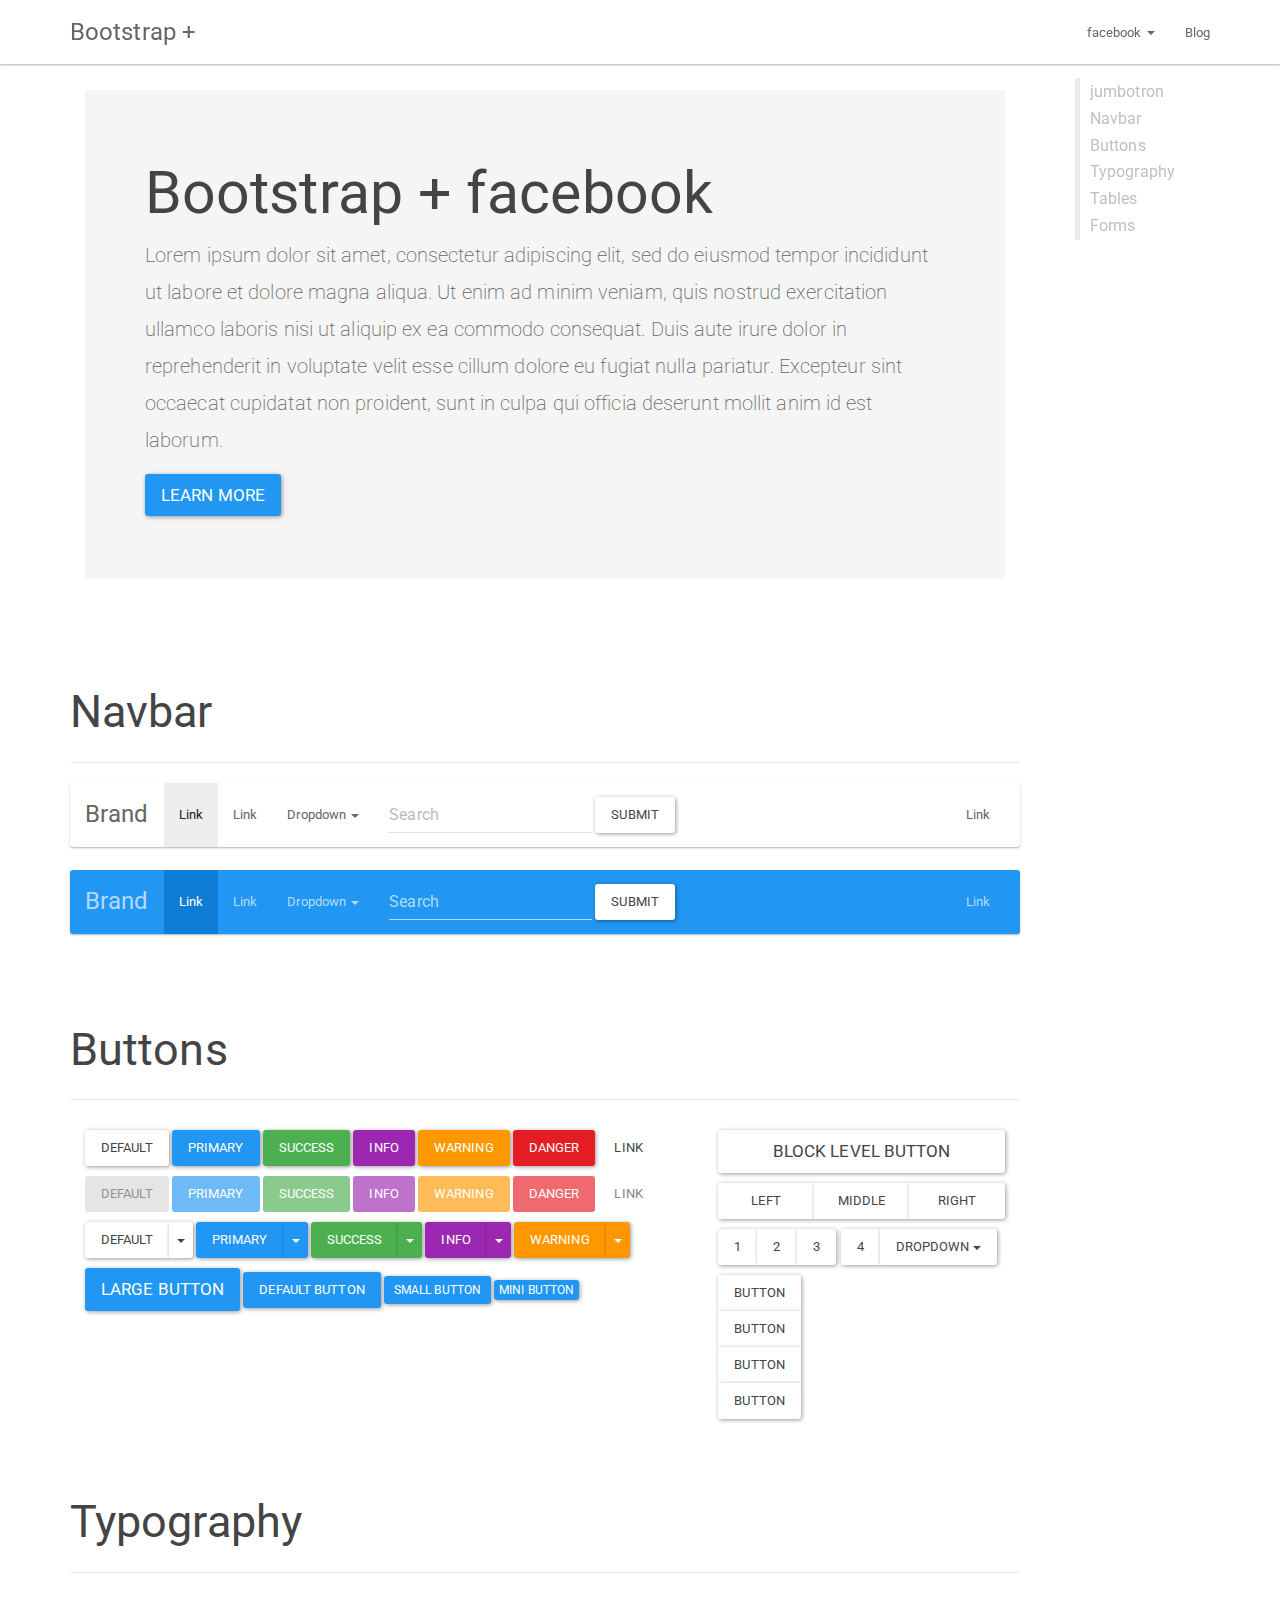
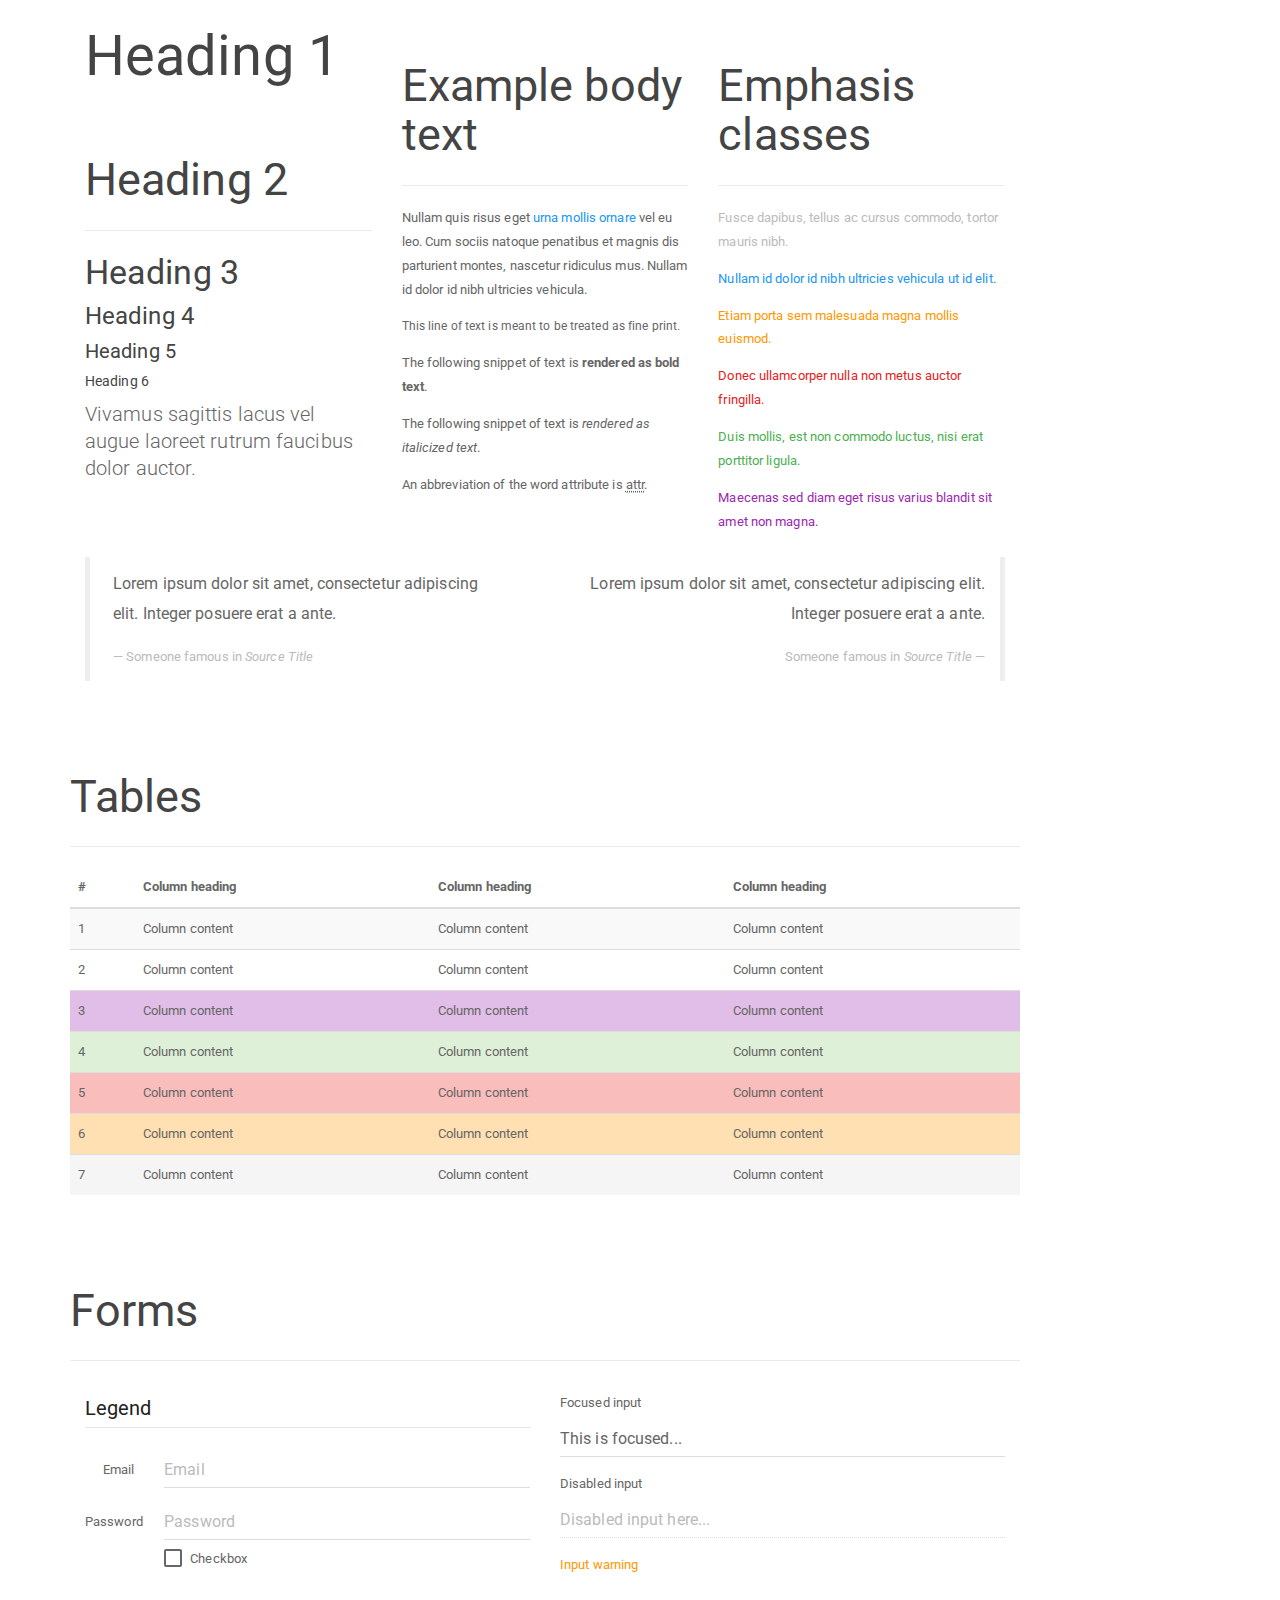
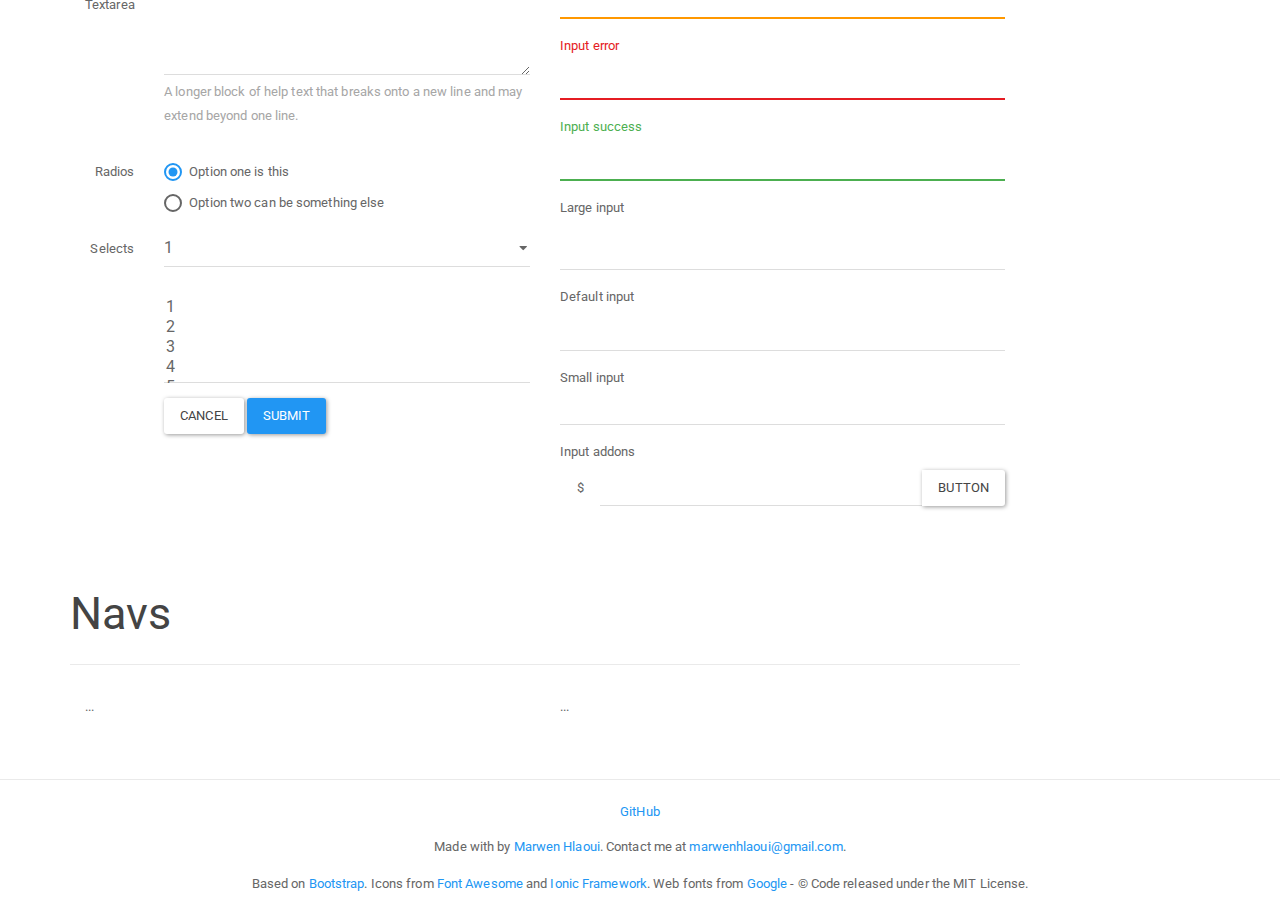
==== facebook/index.html @ fcd2aacc "first commit" ====
<!DOCTYPE html>
<html lang="en">
  <head>
    <meta charset="utf-8">
    <title>Bootstrap + : facebook</title>
    <meta name="viewport" content="width=device-width, initial-scale=1">
    <meta http-equiv="X-UA-Compatible" content="IE=edge" />
    <link rel="stylesheet" type="text/css" href="http://code.ionicframework.com/ionicons/2.0.1/css/ionicons.min.css"> 
    <link rel="stylesheet" href="facebook.css"> 
    <link rel="stylesheet" href="../assets/app.css"> 
  </head>
  <body>
    <div class="navbar navbar-default navbar-fixed-top">
      <div class="container">
        <div class="navbar-header">
          <a href="" class="navbar-brand">Bootstrap + </a>
          <button class="navbar-toggle" type="button" data-toggle="collapse" data-target="#navbar-main">
            <span class="icon-bar"></span>
            <span class="icon-bar"></span>
            <span class="icon-bar"></span>
          </button>
        </div>
        <div class="navbar-collapse collapse" id="navbar-main">
          <ul class="nav navbar-nav"> 
          </ul>

          <ul class="nav navbar-nav navbar-right">
            <li class="dropdown">
              <a class="dropdown-toggle" data-toggle="dropdown" href="#" id="download">facebook <span class="caret"></span></a>
              <ul class="dropdown-menu" aria-labelledby="download">  
                <li><a href="bootstrap.min.css">bootstrap.min.css</a></li>
                <li><a href="bootstrap.css">bootstrap.css</a></li>
                <li class="divider"></li>
                <li><a href="">Include</a></li> 
              </ul>
            </li>
            <li> <a href="blog.marwenhlaoui.me">Blog</a> </li>

          </ul>

        </div>
      </div>
    </div>


    <div class="container" id="container-data">

        <div class="col-md-10">
        
          <div class="content-data">
            
          <section class="row showcode" id="jumbotron">
            <span class="code ion ion-code-working"></span>
            <div class="code-data">
              <div class="jumbotron">
                <h1>Bootstrap + facebook</h1>
                <p>Lorem ipsum dolor sit amet, consectetur adipiscing elit, sed do eiusmod tempor incididunt ut labore et dolore magna aliqua. Ut enim ad minim veniam, quis nostrud exercitation ullamco laboris nisi ut aliquip ex ea commodo consequat. Duis aute irure dolor in reprehenderit in voluptate velit esse cillum dolore eu fugiat nulla pariatur. Excepteur sint occaecat cupidatat non proident, sunt in culpa qui officia deserunt mollit anim id est laborum.</p>
                <p><a class="btn btn-primary btn-lg">Learn more</a></p>
              </div>
            </div>
          </section>
            
          <section class="row" id="navbar">
          <h2>Navbar</h2>
            <div class="showcode">
              <span class="code ion ion-code-working"></span>
                <div class="code-data">
                  <nav class="navbar navbar-default">
                    <div class="container-fluid">
                      <div class="navbar-header">
                        <button type="button" class="navbar-toggle collapsed" data-toggle="collapse" data-target="#bs-example-navbar-collapse-1">
                          <span class="sr-only">Toggle navigation</span>
                          <span class="icon-bar"></span>
                          <span class="icon-bar"></span>
                          <span class="icon-bar"></span>
                        </button>
                        <a class="navbar-brand" href="#">Brand</a>
                      </div>

                      <div class="collapse navbar-collapse" id="bs-example-navbar-collapse-1">
                        <ul class="nav navbar-nav">
                          <li class="active"><a href="#">Link <span class="sr-only">(current)</span></a></li>
                          <li><a href="#">Link</a></li>
                          <li class="dropdown">
                            <a href="#" class="dropdown-toggle" data-toggle="dropdown" role="button" aria-expanded="false">Dropdown <span class="caret"></span></a>
                            <ul class="dropdown-menu" role="menu">
                              <li><a href="#">Action</a></li>
                              <li><a href="#">Another action</a></li>
                              <li><a href="#">Something else here</a></li>
                              <li class="divider"></li>
                              <li><a href="#">Separated link</a></li>
                              <li class="divider"></li>
                              <li><a href="#">One more separated link</a></li>
                            </ul>
                          </li>
                        </ul>
                        <form class="navbar-form navbar-left" role="search">
                          <div class="form-group">
                            <input type="text" class="form-control" placeholder="Search">
                          </div>
                          <button type="submit" class="btn btn-default">Submit</button>
                        </form>
                        <ul class="nav navbar-nav navbar-right">
                          <li><a href="#">Link</a></li>
                        </ul>
                      </div>
                    </div>
                  </nav>
                </div>
            </div>

            <div class="showcode">
              <span class="code ion ion-code-working"></span>
                <div class="code-data">
                <nav class="navbar navbar-inverse">
                <div class="container-fluid">
                  <div class="navbar-header">
                    <button type="button" class="navbar-toggle collapsed" data-toggle="collapse" data-target="#bs-example-navbar-collapse-2">
                      <span class="sr-only">Toggle navigation</span>
                      <span class="icon-bar"></span>
                      <span class="icon-bar"></span>
                      <span class="icon-bar"></span>
                    </button>
                    <a class="navbar-brand" href="#">Brand</a>
                  </div>

                  <div class="collapse navbar-collapse" id="bs-example-navbar-collapse-2">
                    <ul class="nav navbar-nav">
                      <li class="active"><a href="#">Link <span class="sr-only">(current)</span></a></li>
                      <li><a href="#">Link</a></li>
                      <li class="dropdown">
                        <a href="#" class="dropdown-toggle" data-toggle="dropdown" role="button" aria-expanded="false">Dropdown <span class="caret"></span></a>
                        <ul class="dropdown-menu" role="menu">
                          <li><a href="#">Action</a></li>
                          <li><a href="#">Another action</a></li>
                          <li><a href="#">Something else here</a></li>
                          <li class="divider"></li>
                          <li><a href="#">Separated link</a></li>
                          <li class="divider"></li>
                          <li><a href="#">One more separated link</a></li>
                        </ul>
                      </li>
                    </ul>
                    <form class="navbar-form navbar-left" role="search">
                      <div class="form-group">
                        <input type="text" class="form-control" placeholder="Search">
                      </div>
                      <button type="submit" class="btn btn-default">Submit</button>
                    </form>
                    <ul class="nav navbar-nav navbar-right">
                      <li><a href="#">Link</a></li>
                    </ul>
                  </div>
                </div>
              </nav>
              </div>
            </div>

          </section>  
            
          <section class="row" id="btn">
          <h2>Buttons</h2>
            
            
            <div class="col-md-8">
              
              <div class="showcode row">
                <span class="code ion ion-code-working"></span>
                <div class="code-data"> 
                  <a href="#" class="btn btn-default">Default</a>
                  <a href="#" class="btn btn-primary">Primary</a>
                  <a href="#" class="btn btn-success">Success</a>
                  <a href="#" class="btn btn-info">Info</a>
                  <a href="#" class="btn btn-warning">Warning</a>
                  <a href="#" class="btn btn-danger">Danger</a>
                  <a href="#" class="btn btn-link">Link</a>
                </div>
              </div>
              <div class="showcode row">
                <span class="code ion ion-code-working"></span>
                <div class="code-data"> 
                  <a href="#" class="btn btn-default disabled">Default</a>
                  <a href="#" class="btn btn-primary disabled">Primary</a>
                  <a href="#" class="btn btn-success disabled">Success</a>
                  <a href="#" class="btn btn-info disabled">Info</a>
                  <a href="#" class="btn btn-warning disabled">Warning</a>
                  <a href="#" class="btn btn-danger disabled">Danger</a>
                  <a href="#" class="btn btn-link disabled">Link</a>
                </div>
              </div>
              <div class="showcode row">
                <span class="code ion ion-code-working"></span>
                <div class="code-data"> 
                  <div class="btn-group">
                    <a href="#" class="btn btn-default">Default</a>
                    <a href="#" class="btn btn-default dropdown-toggle" data-toggle="dropdown"><span class="caret"></span></a>
                    <ul class="dropdown-menu">
                      <li><a href="#">Action</a></li>
                      <li><a href="#">Another action</a></li>
                      <li><a href="#">Something else here</a></li>
                      <li class="divider"></li>
                      <li><a href="#">Separated link</a></li>
                    </ul>
                  </div>

                  <div class="btn-group">
                    <a href="#" class="btn btn-primary">Primary</a>
                    <a href="#" class="btn btn-primary dropdown-toggle" data-toggle="dropdown"><span class="caret"></span></a>
                    <ul class="dropdown-menu">
                      <li><a href="#">Action</a></li>
                      <li><a href="#">Another action</a></li>
                      <li><a href="#">Something else here</a></li>
                      <li class="divider"></li>
                      <li><a href="#">Separated link</a></li>
                    </ul>
                  </div>

                  <div class="btn-group">
                    <a href="#" class="btn btn-success">Success</a>
                    <a href="#" class="btn btn-success dropdown-toggle" data-toggle="dropdown"><span class="caret"></span></a>
                    <ul class="dropdown-menu">
                      <li><a href="#">Action</a></li>
                      <li><a href="#">Another action</a></li>
                      <li><a href="#">Something else here</a></li>
                      <li class="divider"></li>
                      <li><a href="#">Separated link</a></li>
                    </ul>
                  </div>

                  <div class="btn-group">
                    <a href="#" class="btn btn-info">Info</a>
                    <a href="#" class="btn btn-info dropdown-toggle" data-toggle="dropdown"><span class="caret"></span></a>
                    <ul class="dropdown-menu">
                      <li><a href="#">Action</a></li>
                      <li><a href="#">Another action</a></li>
                      <li><a href="#">Something else here</a></li>
                      <li class="divider"></li>
                      <li><a href="#">Separated link</a></li>
                    </ul>
                  </div>

                  <div class="btn-group">
                    <a href="#" class="btn btn-warning">Warning</a>
                    <a href="#" class="btn btn-warning dropdown-toggle" data-toggle="dropdown"><span class="caret"></span></a>
                    <ul class="dropdown-menu">
                      <li><a href="#">Action</a></li>
                      <li><a href="#">Another action</a></li>
                      <li><a href="#">Something else here</a></li>
                      <li class="divider"></li>
                      <li><a href="#">Separated link</a></li>
                    </ul>
                  </div>
                </div>
              </div>

              
              <div class="showcode row">
                <span class="code ion ion-code-working"></span>
                <div class="code-data"> 
                  <a href="#" class="btn btn-primary btn-lg">Large button</a>
                  <a href="#" class="btn btn-primary">Default button</a>
                  <a href="#" class="btn btn-primary btn-sm">Small button</a>
                  <a href="#" class="btn btn-primary btn-xs">Mini button</a>
                </div>
              </div>

            </div>

            <div class="col-md-4">

              <div class="showcode row">
                <span class="code ion ion-code-working"></span>
                <div class="code-data"> 
                  <a href="#" class="btn btn-default btn-lg btn-block">Block level button</a>
                </div>
              </div>
              <div class="showcode row">
                <span class="code ion ion-code-working"></span>
                <div class="code-data"> 
                  <div class="btn-group btn-group-justified">
                    <a href="#" class="btn btn-default">Left</a>
                    <a href="#" class="btn btn-default">Middle</a>
                    <a href="#" class="btn btn-default">Right</a>
                  </div>
                </div>
              </div>
              <div class="showcode row">
                <span class="code ion ion-code-working"></span>
                <div class="code-data"> 
                  <div class="btn-toolbar">
                    <div class="btn-group">
                      <a href="#" class="btn btn-default">1</a>
                      <a href="#" class="btn btn-default">2</a>
                      <a href="#" class="btn btn-default">3</a> 
                    </div> 

                    <div class="btn-group">
                      <a href="#" class="btn btn-default">4</a>
                      <div class="btn-group">
                        <a href="#" class="btn btn-default dropdown-toggle" data-toggle="dropdown">
                          Dropdown
                          <span class="caret"></span>
                        </a>
                        <ul class="dropdown-menu">
                          <li><a href="#">Dropdown link</a></li>
                          <li><a href="#">Dropdown link</a></li>
                          <li><a href="#">Dropdown link</a></li>
                         </ul>
                      </div>
                    </div>
                  </div>
                </div>
              </div>
              <div class="showcode row">
                <span class="code ion ion-code-working"></span>
                <div class="code-data"> 
                  <div class="btn-group-vertical">
                      <a href="#" class="btn btn-default">Button</a>
                      <a href="#" class="btn btn-default">Button</a>
                      <a href="#" class="btn btn-default">Button</a>
                      <a href="#" class="btn btn-default">Button</a>
                  </div>
                </div>
              </div>

            </div>

          </section>
 
          <section class="row" id="typography">
            <h2>Typography</h2> 

            <div class="col-md-4">

              <div class="showcode row">
                <span class="code ion ion-code-working"></span>
                <div class="code-data"> 
                  <h1>Heading 1</h1>
                  <h2>Heading 2</h2>
                  <h3>Heading 3</h3>
                  <h4>Heading 4</h4>
                  <h5>Heading 5</h5>
                  <h6>Heading 6</h6>
                  <p class="lead">Vivamus sagittis lacus vel augue laoreet rutrum faucibus dolor auctor.</p>
                </div>
              </div>   

            </div>

            <div class="col-md-4">

              <div class="showcode">
                <span class="code ion ion-code-working"></span>
                <div class="code-data"> 
                  <h2>Example body text</h2>
                  <p>Nullam quis risus eget <a href="#">urna mollis ornare</a> vel eu leo. Cum sociis natoque penatibus et magnis dis parturient montes, nascetur ridiculus mus. Nullam id dolor id nibh ultricies vehicula.</p>
                  <p><small>This line of text is meant to be treated as fine print.</small></p>
                  <p>The following snippet of text is <strong>rendered as bold text</strong>.</p>
                  <p>The following snippet of text is <em>rendered as italicized text</em>.</p>
                  <p>An abbreviation of the word attribute is <abbr title="attribute">attr</abbr>.</p>
                </div>
              </div>   

            </div>

            <div class="col-md-4">

              <div class="showcode">
                <span class="code ion ion-code-working"></span>
                <div class="code-data"> 
                  <h2>Emphasis classes</h2>
                  <p class="text-muted">Fusce dapibus, tellus ac cursus commodo, tortor mauris nibh.</p>
                  <p class="text-primary">Nullam id dolor id nibh ultricies vehicula ut id elit.</p>
                  <p class="text-warning">Etiam porta sem malesuada magna mollis euismod.</p>
                  <p class="text-danger">Donec ullamcorper nulla non metus auctor fringilla.</p>
                  <p class="text-success">Duis mollis, est non commodo luctus, nisi erat porttitor ligula.</p>
                  <p class="text-info">Maecenas sed diam eget risus varius blandit sit amet non magna.</p>
                </div>
              </div>   

            </div>

            <div class="col-md-6">

              <div class="showcode">
                <span class="code ion ion-code-working"></span>
                <div class="code-data"> 
                  <blockquote>
                    <p>Lorem ipsum dolor sit amet, consectetur adipiscing elit. Integer posuere erat a ante.</p>
                    <small>Someone famous in <cite title="Source Title">Source Title</cite></small>
                  </blockquote>
                </div>
              </div>   

            </div>

            <div class="col-md-6">

              <div class="showcode">
                <span class="code ion ion-code-working"></span>
                <div class="code-data"> 
                  <blockquote class="blockquote-reverse">
                    <p>Lorem ipsum dolor sit amet, consectetur adipiscing elit. Integer posuere erat a ante.</p>
                    <small>Someone famous in <cite title="Source Title">Source Title</cite></small>
                  </blockquote>
                </div>
              </div>   

            </div>


          </section>
 
          <section class="row" id="table">  
            <h2>Tables</h2>  
              <div class="showcode ">
                <span class="code ion ion-code-working"></span>
                <div class="code-data"> 
                  <table class="table table-striped table-hover ">
                    <thead>
                      <tr>
                        <th>#</th>
                        <th>Column heading</th>
                        <th>Column heading</th>
                        <th>Column heading</th>
                      </tr>
                    </thead>
                    <tbody>
                      <tr>
                        <td>1</td>
                        <td>Column content</td>
                        <td>Column content</td>
                        <td>Column content</td>
                      </tr>
                      <tr>
                        <td>2</td>
                        <td>Column content</td>
                        <td>Column content</td>
                        <td>Column content</td>
                      </tr>
                      <tr class="info">
                        <td>3</td>
                        <td>Column content</td>
                        <td>Column content</td>
                        <td>Column content</td>
                      </tr>
                      <tr class="success">
                        <td>4</td>
                        <td>Column content</td>
                        <td>Column content</td>
                        <td>Column content</td>
                      </tr>
                      <tr class="danger">
                        <td>5</td>
                        <td>Column content</td>
                        <td>Column content</td>
                        <td>Column content</td>
                      </tr>
                      <tr class="warning">
                        <td>6</td>
                        <td>Column content</td>
                        <td>Column content</td>
                        <td>Column content</td>
                      </tr>
                      <tr class="active">
                        <td>7</td>
                        <td>Column content</td>
                        <td>Column content</td>
                        <td>Column content</td>
                      </tr>
                    </tbody>
                  </table> 
                </div>
              </div>    

 
          </section>
 
          <section class="row" id="form">  
            <h2>Forms</h2>  
              <div class="col-md-6">
                <div class="showcode">
                  <span class="code ion ion-code-working"></span>
                  <div class="code-data"> 
                      <form class="form-horizontal">
                        <fieldset>
                          <legend>Legend</legend>
                          <div class="form-group">
                            <label for="inputEmail" class="col-lg-2 control-label">Email</label>
                            <div class="col-lg-10">
                              <input type="text" class="form-control" id="inputEmail" placeholder="Email">
                            </div>
                          </div>
                          <div class="form-group">
                            <label for="inputPassword" class="col-lg-2 control-label">Password</label>
                            <div class="col-lg-10">
                              <input type="password" class="form-control" id="inputPassword" placeholder="Password">
                              <div class="checkbox">
                                <label>
                                  <input type="checkbox"> Checkbox
                                </label>
                              </div>
                            </div>
                          </div>
                          <div class="form-group">
                            <label for="textArea" class="col-lg-2 control-label">Textarea</label>
                            <div class="col-lg-10">
                              <textarea class="form-control" rows="3" id="textArea"></textarea>
                              <span class="help-block">A longer block of help text that breaks onto a new line and may extend beyond one line.</span>
                            </div>
                          </div>
                          <div class="form-group">
                            <label class="col-lg-2 control-label">Radios</label>
                            <div class="col-lg-10">
                              <div class="radio">
                                <label>
                                  <input type="radio" name="optionsRadios" id="optionsRadios1" value="option1" checked="">
                                  Option one is this
                                </label>
                              </div>
                              <div class="radio">
                                <label>
                                  <input type="radio" name="optionsRadios" id="optionsRadios2" value="option2">
                                  Option two can be something else
                                </label>
                              </div>
                            </div>
                          </div>
                          <div class="form-group">
                            <label for="select" class="col-lg-2 control-label">Selects</label>
                            <div class="col-lg-10">
                              <select class="form-control" id="select">
                                <option>1</option>
                                <option>2</option>
                                <option>3</option>
                                <option>4</option>
                                <option>5</option>
                              </select>
                              <br>
                              <select multiple="" class="form-control">
                                <option>1</option>
                                <option>2</option>
                                <option>3</option>
                                <option>4</option>
                                <option>5</option>
                              </select>
                            </div>
                          </div>
                          <div class="form-group">
                            <div class="col-lg-10 col-lg-offset-2">
                              <button type="reset" class="btn btn-default">Cancel</button>
                              <button type="submit" class="btn btn-primary">Submit</button>
                            </div>
                          </div>
                        </fieldset>
                      </form>
                  </div>
                </div> 
              </div> 
              <div class="col-md-6">
                <div class="showcode">
                  <span class="code ion ion-code-working"></span>
                  <div class="code-data"> 
                    <div class="form-group">
                      <label class="control-label" for="focusedInput">Focused input</label>
                      <input class="form-control" id="focusedInput" type="text" value="This is focused...">
                    </div>

                    <div class="form-group">
                      <label class="control-label" for="disabledInput">Disabled input</label>
                      <input class="form-control" id="disabledInput" type="text" placeholder="Disabled input here..." disabled="">
                    </div>

                    <div class="form-group has-warning">
                      <label class="control-label" for="inputWarning">Input warning</label>
                      <input type="text" class="form-control" id="inputWarning">
                    </div>

                    <div class="form-group has-error">
                      <label class="control-label" for="inputError">Input error</label>
                      <input type="text" class="form-control" id="inputError">
                    </div>

                    <div class="form-group has-success">
                      <label class="control-label" for="inputSuccess">Input success</label>
                      <input type="text" class="form-control" id="inputSuccess">
                    </div>

                    <div class="form-group">
                      <label class="control-label" for="inputLarge">Large input</label>
                      <input class="form-control input-lg" type="text" id="inputLarge">
                    </div>

                    <div class="form-group">
                      <label class="control-label" for="inputDefault">Default input</label>
                      <input type="text" class="form-control" id="inputDefault">
                    </div>

                    <div class="form-group">
                      <label class="control-label" for="inputSmall">Small input</label>
                      <input class="form-control input-sm" type="text" id="inputSmall">
                    </div>

                    <div class="form-group">
                      <label class="control-label">Input addons</label>
                      <div class="input-group">
                        <span class="input-group-addon">$</span>
                        <input type="text" class="form-control">
                        <span class="input-group-btn">
                          <button class="btn btn-default" type="button">Button</button>
                        </span>
                      </div>
                    </div>
                  </div>
                </div> 
              </div>   

 
          </section>
 
          <section class="row" id="navs">  
            <h2>Navs</h2>  
              <div class="col-md-6">
                <div class="showcode">
                  <span class="code ion ion-code-working"></span>
                  <div class="code-data"> 
                  ...
                  </div>
                </div> 
              </div> 
              <div class="col-md-6">
                <div class="showcode">
                  <span class="code ion ion-code-working"></span>
                  <div class="code-data"> 
                  ...
                  </div>
                </div> 
              </div>   

 
          </section>


          </div>

          </div>

          <div class="col-md-2">
            <ul class="menu-right ">
              <li><a href="#jumbotron">jumbotron</a></li>
              <li><a href="#navbar">Navbar</a></li>
              <li><a href="#btn">Buttons</a></li>
              <li><a href="#typography">Typography</a></li>
              <li><a href="#table">Tables</a></li>
              <li><a href="#form">Forms</a></li>
            </ul>
          </div>
      </div>

      <footer class=""> 
          <div class="col-xs-12">

            <ul class="list-unstyled">  
              <li><a href="https://github.com/marwenhlaoui/Bootstrap-plus"><i class="ion ion-social-github"></i> GitHub</a></li> 
            </ul>
            <div class="col-xs-12">
            <p>Made with <i class="ion ion-ios-heart"></i> by <a href="http://marwenhlaoui.me">Marwen Hlaoui</a>. Contact me at <a href="mailto:marwenhlaoui@gmail.com">marwenhlaoui@gmail.com</a>.</p>
            </div>
            <div class="col-xs-12">
            <p>Based on <a href="http://getbootstrap.com" rel="nofollow">Bootstrap</a>. Icons from <a href="http://fortawesome.github.io/Font-Awesome/" rel="nofollow">Font Awesome</a> and <a href="https://github.com/driftyco/ionicons" rel="nofollow">Ionic Framework</a>. Web fonts from <a href="http://www.google.com/webfonts" rel="nofollow">Google</a> - &copy; Code released under the MIT License.</p>
            </div>

          </div> 

      </footer>
      <div class="go-top ion ion-arrow-up-a scrollTo" data-id="body"></div>


    </div>

    <div class="modal fade" id="showcode" tabindex="-1" role="dialog" aria-labelledby="myModalLabel">
      <div class="modal-dialog modal-lg" role="document">
        <div class="modal-content">  
        <div class="modal-header"> 
          <h4 class="modal-title" id="myModalLabel">Source Code</h4>
        </div>
          <div class="modal-body">
            <h5 class="text-center">Please wait ...</h5>
          </div> 
        </div>
      </div>
    </div>
    <script src="https://code.jquery.com/jquery-1.10.2.min.js"></script>
    <script src="https://maxcdn.bootstrapcdn.com/bootstrap/3.3.7/js/bootstrap.min.js" integrity="sha384-Tc5IQib027qvyjSMfHjOMaLkfuWVxZxUPnCJA7l2mCWNIpG9mGCD8wGNIcPD7Txa" crossorigin="anonymous"></script>
    <script src="http://marwenhlaoui.me/assets/default/plugins/animatescroll.js-master/animatescroll.min.js"></script> 
    <script src="../assets/app.js"></script>
  </body>
</html>
---- facebook/facebook.css ----
@import url("https://fonts.googleapis.com/css?family=Roboto:300,400,500,700");
/*!
 * bootswatch v3.3.7
 * Homepage: http://bootswatch.com
 * Copyright 2012-2017 Thomas Park
 * Licensed under MIT
 * Based on Bootstrap
*/
/*!
 * Bootstrap v3.3.7 (http://getbootstrap.com)
 * Copyright 2011-2016 Twitter, Inc.
 * Licensed under MIT (https://github.com/twbs/bootstrap/blob/master/LICENSE)
 */
/*! normalize.css v3.0.3 | MIT License | github.com/necolas/normalize.css */
html {
  font-family: sans-serif;
  -ms-text-size-adjust: 100%;
  -webkit-text-size-adjust: 100%;
}
body {
  margin: 0;
}
article,
aside,
details,
figcaption,
figure,
footer,
header,
hgroup,
main,
menu,
nav,
section,
summary {
  display: block;
}
audio,
canvas,
progress,
video {
  display: inline-block;
  vertical-align: baseline;
}
audio:not([controls]) {
  display: none;
  height: 0;
}
[hidden],
template {
  display: none;
}
a {
  background-color: transparent;
}
a:active,
a:hover {
  outline: 0;
}
abbr[title] {
  border-bottom: 1px dotted;
}
b,
strong {
  font-weight: bold;
}
dfn {
  font-style: italic;
}
h1 {
  font-size: 2em;
  margin: 0.67em 0;
}
mark {
  background: #ff0;
  color: #000;
}
small {
  font-size: 80%;
}
sub,
sup {
  font-size: 75%;
  line-height: 0;
  position: relative;
  vertical-align: baseline;
}
sup {
  top: -0.5em;
}
sub {
  bottom: -0.25em;
}
img {
  border: 0;
}
svg:not(:root) {
  overflow: hidden;
}
figure {
  margin: 1em 40px;
}
hr {
  -webkit-box-sizing: content-box;
     -moz-box-sizing: content-box;
          box-sizing: content-box;
  height: 0;
}
pre {
  overflow: auto;
}
code,
kbd,
pre,
samp {
  font-family: monospace, monospace;
  font-size: 1em;
}
button,
input,
optgroup,
select,
textarea {
  color: inherit;
  font: inherit;
  margin: 0;
}
button {
  overflow: visible;
}
button,
select {
  text-transform: none;
}
button,
html input[type="button"],
input[type="reset"],
input[type="submit"] {
  -webkit-appearance: button;
  cursor: pointer;
}
button[disabled],
html input[disabled] {
  cursor: default;
}
button::-moz-focus-inner,
input::-moz-focus-inner {
  border: 0;
  padding: 0;
}
input {
  line-height: normal;
}
input[type="checkbox"],
input[type="radio"] {
  -webkit-box-sizing: border-box;
     -moz-box-sizing: border-box;
          box-sizing: border-box;
  padding: 0;
}
input[type="number"]::-webkit-inner-spin-button,
input[type="number"]::-webkit-outer-spin-button {
  height: auto;
}
input[type="search"] {
  -webkit-appearance: textfield;
  -webkit-box-sizing: content-box;
     -moz-box-sizing: content-box;
          box-sizing: content-box;
}
input[type="search"]::-webkit-search-cancel-button,
input[type="search"]::-webkit-search-decoration {
  -webkit-appearance: none;
}
fieldset {
  border: 1px solid #c0c0c0;
  margin: 0 2px;
  padding: 0.35em 0.625em 0.75em;
}
legend {
  border: 0;
  padding: 0;
}
textarea {
  overflow: auto;
}
optgroup {
  font-weight: bold;
}
table {
  border-collapse: collapse;
  border-spacing: 0;
}
td,
th {
  padding: 0;
}
/*! Source: https://github.com/h5bp/html5-boilerplate/blob/master/src/css/main.css */
@media print {
  *,
  *:before,
  *:after {
    background: transparent !important;
    color: #000 !important;
    -webkit-box-shadow: none !important;
            box-shadow: none !important;
    text-shadow: none !important;
  }
  a,
  a:visited {
    text-decoration: underline;
  }
  a[href]:after {
    content: " (" attr(href) ")";
  }
  abbr[title]:after {
    content: " (" attr(title) ")";
  }
  a[href^="#"]:after,
  a[href^="javascript:"]:after {
    content: "";
  }
  pre,
  blockquote {
    border: 1px solid #999;
    page-break-inside: avoid;
  }
  thead {
    display: table-header-group;
  }
  tr,
  img {
    page-break-inside: avoid;
  }
  img {
    max-width: 100% !important;
  }
  p,
  h2,
  h3 {
    orphans: 3;
    widows: 3;
  }
  h2,
  h3 {
    page-break-after: avoid;
  }
  .navbar {
    display: none;
  }
  .btn > .caret,
  .dropup > .btn > .caret {
    border-top-color: #000 !important;
  }
  .label {
    border: 1px solid #000;
  }
  .table {
    border-collapse: collapse !important;
  }
  .table td,
  .table th {
    background-color: #fff !important;
  }
  .table-bordered th,
  .table-bordered td {
    border: 1px solid #ddd !important;
  }
}
@font-face {
  font-family: 'Glyphicons Halflings';
  src: url('../fonts/glyphicons-halflings-regular.eot');
  src: url('../fonts/glyphicons-halflings-regular.eot?#iefix') format('embedded-opentype'), url('../fonts/glyphicons-halflings-regular.woff2') format('woff2'), url('../fonts/glyphicons-halflings-regular.woff') format('woff'), url('../fonts/glyphicons-halflings-regular.ttf') format('truetype'), url('../fonts/glyphicons-halflings-regular.svg#glyphicons_halflingsregular') format('svg');
}
.glyphicon {
  position: relative;
  top: 1px;
  display: inline-block;
  font-family: 'Glyphicons Halflings';
  font-style: normal;
  font-weight: normal;
  line-height: 1;
  -webkit-font-smoothing: antialiased;
  -moz-osx-font-smoothing: grayscale;
}
.glyphicon-asterisk:before {
  content: "\002a";
}
.glyphicon-plus:before {
  content: "\002b";
}
.glyphicon-euro:before,
.glyphicon-eur:before {
  content: "\20ac";
}
.glyphicon-minus:before {
  content: "\2212";
}
.glyphicon-cloud:before {
  content: "\2601";
}
.glyphicon-envelope:before {
  content: "\2709";
}
.glyphicon-pencil:before {
  content: "\270f";
}
.glyphicon-glass:before {
  content: "\e001";
}
.glyphicon-music:before {
  content: "\e002";
}
.glyphicon-search:before {
  content: "\e003";
}
.glyphicon-heart:before {
  content: "\e005";
}
.glyphicon-star:before {
  content: "\e006";
}
.glyphicon-star-empty:before {
  content: "\e007";
}
.glyphicon-user:before {
  content: "\e008";
}
.glyphicon-film:before {
  content: "\e009";
}
.glyphicon-th-large:before {
  content: "\e010";
}
.glyphicon-th:before {
  content: "\e011";
}
.glyphicon-th-list:before {
  content: "\e012";
}
.glyphicon-ok:before {
  content: "\e013";
}
.glyphicon-remove:before {
  content: "\e014";
}
.glyphicon-zoom-in:before {
  content: "\e015";
}
.glyphicon-zoom-out:before {
  content: "\e016";
}
.glyphicon-off:before {
  content: "\e017";
}
.glyphicon-signal:before {
  content: "\e018";
}
.glyphicon-cog:before {
  content: "\e019";
}
.glyphicon-trash:before {
  content: "\e020";
}
.glyphicon-home:before {
  content: "\e021";
}
.glyphicon-file:before {
  content: "\e022";
}
.glyphicon-time:before {
  content: "\e023";
}
.glyphicon-road:before {
  content: "\e024";
}
.glyphicon-download-alt:before {
  content: "\e025";
}
.glyphicon-download:before {
  content: "\e026";
}
.glyphicon-upload:before {
  content: "\e027";
}
.glyphicon-inbox:before {
  content: "\e028";
}
.glyphicon-play-circle:before {
  content: "\e029";
}
.glyphicon-repeat:before {
  content: "\e030";
}
.glyphicon-refresh:before {
  content: "\e031";
}
.glyphicon-list-alt:before {
  content: "\e032";
}
.glyphicon-lock:before {
  content: "\e033";
}
.glyphicon-flag:before {
  content: "\e034";
}
.glyphicon-headphones:before {
  content: "\e035";
}
.glyphicon-volume-off:before {
  content: "\e036";
}
.glyphicon-volume-down:before {
  content: "\e037";
}
.glyphicon-volume-up:before {
  content: "\e038";
}
.glyphicon-qrcode:before {
  content: "\e039";
}
.glyphicon-barcode:before {
  content: "\e040";
}
.glyphicon-tag:before {
  content: "\e041";
}
.glyphicon-tags:before {
  content: "\e042";
}
.glyphicon-book:before {
  content: "\e043";
}
.glyphicon-bookmark:before {
  content: "\e044";
}
.glyphicon-print:before {
  content: "\e045";
}
.glyphicon-camera:before {
  content: "\e046";
}
.glyphicon-font:before {
  content: "\e047";
}
.glyphicon-bold:before {
  content: "\e048";
}
.glyphicon-italic:before {
  content: "\e049";
}
.glyphicon-text-height:before {
  content: "\e050";
}
.glyphicon-text-width:before {
  content: "\e051";
}
.glyphicon-align-left:before {
  content: "\e052";
}
.glyphicon-align-center:before {
  content: "\e053";
}
.glyphicon-align-right:before {
  content: "\e054";
}
.glyphicon-align-justify:before {
  content: "\e055";
}
.glyphicon-list:before {
  content: "\e056";
}
.glyphicon-indent-left:before {
  content: "\e057";
}
.glyphicon-indent-right:before {
  content: "\e058";
}
.glyphicon-facetime-video:before {
  content: "\e059";
}
.glyphicon-picture:before {
  content: "\e060";
}
.glyphicon-map-marker:before {
  content: "\e062";
}
.glyphicon-adjust:before {
  content: "\e063";
}
.glyphicon-tint:before {
  content: "\e064";
}
.glyphicon-edit:before {
  content: "\e065";
}
.glyphicon-share:before {
  content: "\e066";
}
.glyphicon-check:before {
  content: "\e067";
}
.glyphicon-move:before {
  content: "\e068";
}
.glyphicon-step-backward:before {
  content: "\e069";
}
.glyphicon-fast-backward:before {
  content: "\e070";
}
.glyphicon-backward:before {
  content: "\e071";
}
.glyphicon-play:before {
  content: "\e072";
}
.glyphicon-pause:before {
  content: "\e073";
}
.glyphicon-stop:before {
  content: "\e074";
}
.glyphicon-forward:before {
  content: "\e075";
}
.glyphicon-fast-forward:before {
  content: "\e076";
}
.glyphicon-step-forward:before {
  content: "\e077";
}
.glyphicon-eject:before {
  content: "\e078";
}
.glyphicon-chevron-left:before {
  content: "\e079";
}
.glyphicon-chevron-right:before {
  content: "\e080";
}
.glyphicon-plus-sign:before {
  content: "\e081";
}
.glyphicon-minus-sign:before {
  content: "\e082";
}
.glyphicon-remove-sign:before {
  content: "\e083";
}
.glyphicon-ok-sign:before {
  content: "\e084";
}
.glyphicon-question-sign:before {
  content: "\e085";
}
.glyphicon-info-sign:before {
  content: "\e086";
}
.glyphicon-screenshot:before {
  content: "\e087";
}
.glyphicon-remove-circle:before {
  content: "\e088";
}
.glyphicon-ok-circle:before {
  content: "\e089";
}
.glyphicon-ban-circle:before {
  content: "\e090";
}
.glyphicon-arrow-left:before {
  content: "\e091";
}
.glyphicon-arrow-right:before {
  content: "\e092";
}
.glyphicon-arrow-up:before {
  content: "\e093";
}
.glyphicon-arrow-down:before {
  content: "\e094";
}
.glyphicon-share-alt:before {
  content: "\e095";
}
.glyphicon-resize-full:before {
  content: "\e096";
}
.glyphicon-resize-small:before {
  content: "\e097";
}
.glyphicon-exclamation-sign:before {
  content: "\e101";
}
.glyphicon-gift:before {
  content: "\e102";
}
.glyphicon-leaf:before {
  content: "\e103";
}
.glyphicon-fire:before {
  content: "\e104";
}
.glyphicon-eye-open:before {
  content: "\e105";
}
.glyphicon-eye-close:before {
  content: "\e106";
}
.glyphicon-warning-sign:before {
  content: "\e107";
}
.glyphicon-plane:before {
  content: "\e108";
}
.glyphicon-calendar:before {
  content: "\e109";
}
.glyphicon-random:before {
  content: "\e110";
}
.glyphicon-comment:before {
  content: "\e111";
}
.glyphicon-magnet:before {
  content: "\e112";
}
.glyphicon-chevron-up:before {
  content: "\e113";
}
.glyphicon-chevron-down:before {
  content: "\e114";
}
.glyphicon-retweet:before {
  content: "\e115";
}
.glyphicon-shopping-cart:before {
  content: "\e116";
}
.glyphicon-folder-close:before {
  content: "\e117";
}
.glyphicon-folder-open:before {
  content: "\e118";
}
.glyphicon-resize-vertical:before {
  content: "\e119";
}
.glyphicon-resize-horizontal:before {
  content: "\e120";
}
.glyphicon-hdd:before {
  content: "\e121";
}
.glyphicon-bullhorn:before {
  content: "\e122";
}
.glyphicon-bell:before {
  content: "\e123";
}
.glyphicon-certificate:before {
  content: "\e124";
}
.glyphicon-thumbs-up:before {
  content: "\e125";
}
.glyphicon-thumbs-down:before {
  content: "\e126";
}
.glyphicon-hand-right:before {
  content: "\e127";
}
.glyphicon-hand-left:before {
  content: "\e128";
}
.glyphicon-hand-up:before {
  content: "\e129";
}
.glyphicon-hand-down:before {
  content: "\e130";
}
.glyphicon-circle-arrow-right:before {
  content: "\e131";
}
.glyphicon-circle-arrow-left:before {
  content: "\e132";
}
.glyphicon-circle-arrow-up:before {
  content: "\e133";
}
.glyphicon-circle-arrow-down:before {
  content: "\e134";
}
.glyphicon-globe:before {
  content: "\e135";
}
.glyphicon-wrench:before {
  content: "\e136";
}
.glyphicon-tasks:before {
  content: "\e137";
}
.glyphicon-filter:before {
  content: "\e138";
}
.glyphicon-briefcase:before {
  content: "\e139";
}
.glyphicon-fullscreen:before {
  content: "\e140";
}
.glyphicon-dashboard:before {
  content: "\e141";
}
.glyphicon-paperclip:before {
  content: "\e142";
}
.glyphicon-heart-empty:before {
  content: "\e143";
}
.glyphicon-link:before {
  content: "\e144";
}
.glyphicon-phone:before {
  content: "\e145";
}
.glyphicon-pushpin:before {
  content: "\e146";
}
.glyphicon-usd:before {
  content: "\e148";
}
.glyphicon-gbp:before {
  content: "\e149";
}
.glyphicon-sort:before {
  content: "\e150";
}
.glyphicon-sort-by-alphabet:before {
  content: "\e151";
}
.glyphicon-sort-by-alphabet-alt:before {
  content: "\e152";
}
.glyphicon-sort-by-order:before {
  content: "\e153";
}
.glyphicon-sort-by-order-alt:before {
  content: "\e154";
}
.glyphicon-sort-by-attributes:before {
  content: "\e155";
}
.glyphicon-sort-by-attributes-alt:before {
  content: "\e156";
}
.glyphicon-unchecked:before {
  content: "\e157";
}
.glyphicon-expand:before {
  content: "\e158";
}
.glyphicon-collapse-down:before {
  content: "\e159";
}
.glyphicon-collapse-up:before {
  content: "\e160";
}
.glyphicon-log-in:before {
  content: "\e161";
}
.glyphicon-flash:before {
  content: "\e162";
}
.glyphicon-log-out:before {
  content: "\e163";
}
.glyphicon-new-window:before {
  content: "\e164";
}
.glyphicon-record:before {
  content: "\e165";
}
.glyphicon-save:before {
  content: "\e166";
}
.glyphicon-open:before {
  content: "\e167";
}
.glyphicon-saved:before {
  content: "\e168";
}
.glyphicon-import:before {
  content: "\e169";
}
.glyphicon-export:before {
  content: "\e170";
}
.glyphicon-send:before {
  content: "\e171";
}
.glyphicon-floppy-disk:before {
  content: "\e172";
}
.glyphicon-floppy-saved:before {
  content: "\e173";
}
.glyphicon-floppy-remove:before {
  content: "\e174";
}
.glyphicon-floppy-save:before {
  content: "\e175";
}
.glyphicon-floppy-open:before {
  content: "\e176";
}
.glyphicon-credit-card:before {
  content: "\e177";
}
.glyphicon-transfer:before {
  content: "\e178";
}
.glyphicon-cutlery:before {
  content: "\e179";
}
.glyphicon-header:before {
  content: "\e180";
}
.glyphicon-compressed:before {
  content: "\e181";
}
.glyphicon-earphone:before {
  content: "\e182";
}
.glyphicon-phone-alt:before {
  content: "\e183";
}
.glyphicon-tower:before {
  content: "\e184";
}
.glyphicon-stats:before {
  content: "\e185";
}
.glyphicon-sd-video:before {
  content: "\e186";
}
.glyphicon-hd-video:before {
  content: "\e187";
}
.glyphicon-subtitles:before {
  content: "\e188";
}
.glyphicon-sound-stereo:before {
  content: "\e189";
}
.glyphicon-sound-dolby:before {
  content: "\e190";
}
.glyphicon-sound-5-1:before {
  content: "\e191";
}
.glyphicon-sound-6-1:before {
  content: "\e192";
}
.glyphicon-sound-7-1:before {
  content: "\e193";
}
.glyphicon-copyright-mark:before {
  content: "\e194";
}
.glyphicon-registration-mark:before {
  content: "\e195";
}
.glyphicon-cloud-download:before {
  content: "\e197";
}
.glyphicon-cloud-upload:before {
  content: "\e198";
}
.glyphicon-tree-conifer:before {
  content: "\e199";
}
.glyphicon-tree-deciduous:before {
  content: "\e200";
}
.glyphicon-cd:before {
  content: "\e201";
}
.glyphicon-save-file:before {
  content: "\e202";
}
.glyphicon-open-file:before {
  content: "\e203";
}
.glyphicon-level-up:before {
  content: "\e204";
}
.glyphicon-copy:before {
  content: "\e205";
}
.glyphicon-paste:before {
  content: "\e206";
}
.glyphicon-alert:before {
  content: "\e209";
}
.glyphicon-equalizer:before {
  content: "\e210";
}
.glyphicon-king:before {
  content: "\e211";
}
.glyphicon-queen:before {
  content: "\e212";
}
.glyphicon-pawn:before {
  content: "\e213";
}
.glyphicon-bishop:before {
  content: "\e214";
}
.glyphicon-knight:before {
  content: "\e215";
}
.glyphicon-baby-formula:before {
  content: "\e216";
}
.glyphicon-tent:before {
  content: "\26fa";
}
.glyphicon-blackboard:before {
  content: "\e218";
}
.glyphicon-bed:before {
  content: "\e219";
}
.glyphicon-apple:before {
  content: "\f8ff";
}
.glyphicon-erase:before {
  content: "\e221";
}
.glyphicon-hourglass:before {
  content: "\231b";
}
.glyphicon-lamp:before {
  content: "\e223";
}
.glyphicon-duplicate:before {
  content: "\e224";
}
.glyphicon-piggy-bank:before {
  content: "\e225";
}
.glyphicon-scissors:before {
  content: "\e226";
}
.glyphicon-bitcoin:before {
  content: "\e227";
}
.glyphicon-btc:before {
  content: "\e227";
}
.glyphicon-xbt:before {
  content: "\e227";
}
.glyphicon-yen:before {
  content: "\00a5";
}
.glyphicon-jpy:before {
  content: "\00a5";
}
.glyphicon-ruble:before {
  content: "\20bd";
}
.glyphicon-rub:before {
  content: "\20bd";
}
.glyphicon-scale:before {
  content: "\e230";
}
.glyphicon-ice-lolly:before {
  content: "\e231";
}
.glyphicon-ice-lolly-tasted:before {
  content: "\e232";
}
.glyphicon-education:before {
  content: "\e233";
}
.glyphicon-option-horizontal:before {
  content: "\e234";
}
.glyphicon-option-vertical:before {
  content: "\e235";
}
.glyphicon-menu-hamburger:before {
  content: "\e236";
}
.glyphicon-modal-window:before {
  content: "\e237";
}
.glyphicon-oil:before {
  content: "\e238";
}
.glyphicon-grain:before {
  content: "\e239";
}
.glyphicon-sunglasses:before {
  content: "\e240";
}
.glyphicon-text-size:before {
  content: "\e241";
}
.glyphicon-text-color:before {
  content: "\e242";
}
.glyphicon-text-background:before {
  content: "\e243";
}
.glyphicon-object-align-top:before {
  content: "\e244";
}
.glyphicon-object-align-bottom:before {
  content: "\e245";
}
.glyphicon-object-align-horizontal:before {
  content: "\e246";
}
.glyphicon-object-align-left:before {
  content: "\e247";
}
.glyphicon-object-align-vertical:before {
  content: "\e248";
}
.glyphicon-object-align-right:before {
  content: "\e249";
}
.glyphicon-triangle-right:before {
  content: "\e250";
}
.glyphicon-triangle-left:before {
  content: "\e251";
}
.glyphicon-triangle-bottom:before {
  content: "\e252";
}
.glyphicon-triangle-top:before {
  content: "\e253";
}
.glyphicon-console:before {
  content: "\e254";
}
.glyphicon-superscript:before {
  content: "\e255";
}
.glyphicon-subscript:before {
  content: "\e256";
}
.glyphicon-menu-left:before {
  content: "\e257";
}
.glyphicon-menu-right:before {
  content: "\e258";
}
.glyphicon-menu-down:before {
  content: "\e259";
}
.glyphicon-menu-up:before {
  content: "\e260";
}
* {
  -webkit-box-sizing: border-box;
  -moz-box-sizing: border-box;
  box-sizing: border-box;
}
*:before,
*:after {
  -webkit-box-sizing: border-box;
  -moz-box-sizing: border-box;
  box-sizing: border-box;
}
html {
  font-size: 10px;
  -webkit-tap-highlight-color: rgba(0, 0, 0, 0);
}
body {
  font-family: "Roboto", "Helvetica Neue", Helvetica, Arial, sans-serif;
  font-size: 13px;
  line-height: 1.846;
  color: #666666;
  background-color: #ffffff;
}
input,
button,
select,
textarea {
  font-family: inherit;
  font-size: inherit;
  line-height: inherit;
}
a {
  color: #2196f3;
  text-decoration: none;
}
a:hover,
a:focus {
  color: #0a6ebd;
  text-decoration: underline;
}
a:focus {
  outline: 5px auto -webkit-focus-ring-color;
  outline-offset: -2px;
}
figure {
  margin: 0;
}
img {
  vertical-align: middle;
}
.img-responsive,
.thumbnail > img,
.thumbnail a > img,
.carousel-inner > .item > img,
.carousel-inner > .item > a > img {
  display: block;
  max-width: 100%;
  height: auto;
}
.img-rounded {
  border-radius: 3px;
}
.img-thumbnail {
  padding: 4px;
  line-height: 1.846;
  background-color: #ffffff;
  border: 1px solid #dddddd;
  border-radius: 3px;
  -webkit-transition: all 0.2s ease-in-out;
  -o-transition: all 0.2s ease-in-out;
  transition: all 0.2s ease-in-out;
  display: inline-block;
  max-width: 100%;
  height: auto;
}
.img-circle {
  border-radius: 50%;
}
hr {
  margin-top: 23px;
  margin-bottom: 23px;
  border: 0;
  border-top: 1px solid #eeeeee;
}
.sr-only {
  position: absolute;
  width: 1px;
  height: 1px;
  margin: -1px;
  padding: 0;
  overflow: hidden;
  clip: rect(0, 0, 0, 0);
  border: 0;
}
.sr-only-focusable:active,
.sr-only-focusable:focus {
  position: static;
  width: auto;
  height: auto;
  margin: 0;
  overflow: visible;
  clip: auto;
}
[role="button"] {
  cursor: pointer;
}
h1,
h2,
h3,
h4,
h5,
h6,
.h1,
.h2,
.h3,
.h4,
.h5,
.h6 {
  font-family: inherit;
  font-weight: 400;
  line-height: 1.1;
  color: #444444;
}
h1 small,
h2 small,
h3 small,
h4 small,
h5 small,
h6 small,
.h1 small,
.h2 small,
.h3 small,
.h4 small,
.h5 small,
.h6 small,
h1 .small,
h2 .small,
h3 .small,
h4 .small,
h5 .small,
h6 .small,
.h1 .small,
.h2 .small,
.h3 .small,
.h4 .small,
.h5 .small,
.h6 .small {
  font-weight: normal;
  line-height: 1;
  color: #bbbbbb;
}
h1,
.h1,
h2,
.h2,
h3,
.h3 {
  margin-top: 23px;
  margin-bottom: 11.5px;
}
h1 small,
.h1 small,
h2 small,
.h2 small,
h3 small,
.h3 small,
h1 .small,
.h1 .small,
h2 .small,
.h2 .small,
h3 .small,
.h3 .small {
  font-size: 65%;
}
h4,
.h4,
h5,
.h5,
h6,
.h6 {
  margin-top: 11.5px;
  margin-bottom: 11.5px;
}
h4 small,
.h4 small,
h5 small,
.h5 small,
h6 small,
.h6 small,
h4 .small,
.h4 .small,
h5 .small,
.h5 .small,
h6 .small,
.h6 .small {
  font-size: 75%;
}
h1,
.h1 {
  font-size: 56px;
}
h2,
.h2 {
  font-size: 45px;
}
h3,
.h3 {
  font-size: 34px;
}
h4,
.h4 {
  font-size: 24px;
}
h5,
.h5 {
  font-size: 20px;
}
h6,
.h6 {
  font-size: 14px;
}
p {
  margin: 0 0 11.5px;
}
.lead {
  margin-bottom: 23px;
  font-size: 14px;
  font-weight: 300;
  line-height: 1.4;
}
@media (min-width: 768px) {
  .lead {
    font-size: 19.5px;
  }
}
small,
.small {
  font-size: 92%;
}
mark,
.mark {
  background-color: #ffe0b2;
  padding: .2em;
}
.text-left {
  text-align: left;
}
.text-right {
  text-align: right;
}
.text-center {
  text-align: center;
}
.text-justify {
  text-align: justify;
}
.text-nowrap {
  white-space: nowrap;
}
.text-lowercase {
  text-transform: lowercase;
}
.text-uppercase {
  text-transform: uppercase;
}
.text-capitalize {
  text-transform: capitalize;
}
.text-muted {
  color: #bbbbbb;
}
.text-primary {
  color: #2196f3;
}
a.text-primary:hover,
a.text-primary:focus {
  color: #0c7cd5;
}
.text-success {
  color: #4caf50;
}
a.text-success:hover,
a.text-success:focus {
  color: #3d8b40;
}
.text-info {
  color: #9c27b0;
}
a.text-info:hover,
a.text-info:focus {
  color: #771e86;
}
.text-warning {
  color: #ff9800;
}
a.text-warning:hover,
a.text-warning:focus {
  color: #cc7a00;
}
.text-danger {
  color: #e51c23;
}
a.text-danger:hover,
a.text-danger:focus {
  color: #b9151b;
}
.bg-primary {
  color: #fff;
  background-color: #2196f3;
}
a.bg-primary:hover,
a.bg-primary:focus {
  background-color: #0c7cd5;
}
.bg-success {
  background-color: #dff0d8;
}
a.bg-success:hover,
a.bg-success:focus {
  background-color: #c1e2b3;
}
.bg-info {
  background-color: #e1bee7;
}
a.bg-info:hover,
a.bg-info:focus {
  background-color: #d099d9;
}
.bg-warning {
  background-color: #ffe0b2;
}
a.bg-warning:hover,
a.bg-warning:focus {
  background-color: #ffcb7f;
}
.bg-danger {
  background-color: #f9bdbb;
}
a.bg-danger:hover,
a.bg-danger:focus {
  background-color: #f5908c;
}
.page-header {
  padding-bottom: 10.5px;
  margin: 46px 0 23px;
  border-bottom: 1px solid #eeeeee;
}
ul,
ol {
  margin-top: 0;
  margin-bottom: 11.5px;
}
ul ul,
ol ul,
ul ol,
ol ol {
  margin-bottom: 0;
}
.list-unstyled {
  padding-left: 0;
  list-style: none;
}
.list-inline {
  padding-left: 0;
  list-style: none;
  margin-left: -5px;
}
.list-inline > li {
  display: inline-block;
  padding-left: 5px;
  padding-right: 5px;
}
dl {
  margin-top: 0;
  margin-bottom: 23px;
}
dt,
dd {
  line-height: 1.846;
}
dt {
  font-weight: bold;
}
dd {
  margin-left: 0;
}
@media (min-width: 768px) {
  .dl-horizontal dt {
    float: left;
    width: 160px;
    clear: left;
    text-align: right;
    overflow: hidden;
    text-overflow: ellipsis;
    white-space: nowrap;
  }
  .dl-horizontal dd {
    margin-left: 180px;
  }
}
abbr[title],
abbr[data-original-title] {
  cursor: help;
  border-bottom: 1px dotted #bbbbbb;
}
.initialism {
  font-size: 90%;
  text-transform: uppercase;
}
blockquote {
  padding: 11.5px 23px;
  margin: 0 0 23px;
  font-size: 16.25px;
  border-left: 5px solid #eeeeee;
}
blockquote p:last-child,
blockquote ul:last-child,
blockquote ol:last-child {
  margin-bottom: 0;
}
blockquote footer,
blockquote small,
blockquote .small {
  display: block;
  font-size: 80%;
  line-height: 1.846;
  color: #bbbbbb;
}
blockquote footer:before,
blockquote small:before,
blockquote .small:before {
  content: '\2014 \00A0';
}
.blockquote-reverse,
blockquote.pull-right {
  padding-right: 15px;
  padding-left: 0;
  border-right: 5px solid #eeeeee;
  border-left: 0;
  text-align: right;
}
.blockquote-reverse footer:before,
blockquote.pull-right footer:before,
.blockquote-reverse small:before,
blockquote.pull-right small:before,
.blockquote-reverse .small:before,
blockquote.pull-right .small:before {
  content: '';
}
.blockquote-reverse footer:after,
blockquote.pull-right footer:after,
.blockquote-reverse small:after,
blockquote.pull-right small:after,
.blockquote-reverse .small:after,
blockquote.pull-right .small:after {
  content: '\00A0 \2014';
}
address {
  margin-bottom: 23px;
  font-style: normal;
  line-height: 1.846;
}
code,
kbd,
pre,
samp {
  font-family: Menlo, Monaco, Consolas, "Courier New", monospace;
}
code {
  padding: 2px 4px;
  font-size: 90%;
  color: #c7254e;
  background-color: #f9f2f4;
  border-radius: 3px;
}
kbd {
  padding: 2px 4px;
  font-size: 90%;
  color: #ffffff;
  background-color: #333333;
  border-radius: 3px;
  -webkit-box-shadow: inset 0 -1px 0 rgba(0, 0, 0, 0.25);
          box-shadow: inset 0 -1px 0 rgba(0, 0, 0, 0.25);
}
kbd kbd {
  padding: 0;
  font-size: 100%;
  font-weight: bold;
  -webkit-box-shadow: none;
          box-shadow: none;
}
pre {
  display: block;
  padding: 11px;
  margin: 0 0 11.5px;
  font-size: 12px;
  line-height: 1.846;
  word-break: break-all;
  word-wrap: break-word;
  color: #212121;
  background-color: #f5f5f5;
  border: 1px solid #cccccc;
  border-radius: 3px;
}
pre code {
  padding: 0;
  font-size: inherit;
  color: inherit;
  white-space: pre-wrap;
  background-color: transparent;
  border-radius: 0;
}
.pre-scrollable {
  max-height: 340px;
  overflow-y: scroll;
}
.container {
  margin-right: auto;
  margin-left: auto;
  padding-left: 15px;
  padding-right: 15px;
}
@media (min-width: 768px) {
  .container {
    width: 750px;
  }
}
@media (min-width: 992px) {
  .container {
    width: 970px;
  }
}
@media (min-width: 1200px) {
  .container {
    width: 1170px;
  }
}
.container-fluid {
  margin-right: auto;
  margin-left: auto;
  padding-left: 15px;
  padding-right: 15px;
}
.row {
  margin-left: -15px;
  margin-right: -15px;
}
.col-xs-1, .col-sm-1, .col-md-1, .col-lg-1, .col-xs-2, .col-sm-2, .col-md-2, .col-lg-2, .col-xs-3, .col-sm-3, .col-md-3, .col-lg-3, .col-xs-4, .col-sm-4, .col-md-4, .col-lg-4, .col-xs-5, .col-sm-5, .col-md-5, .col-lg-5, .col-xs-6, .col-sm-6, .col-md-6, .col-lg-6, .col-xs-7, .col-sm-7, .col-md-7, .col-lg-7, .col-xs-8, .col-sm-8, .col-md-8, .col-lg-8, .col-xs-9, .col-sm-9, .col-md-9, .col-lg-9, .col-xs-10, .col-sm-10, .col-md-10, .col-lg-10, .col-xs-11, .col-sm-11, .col-md-11, .col-lg-11, .col-xs-12, .col-sm-12, .col-md-12, .col-lg-12 {
  position: relative;
  min-height: 1px;
  padding-left: 15px;
  padding-right: 15px;
}
.col-xs-1, .col-xs-2, .col-xs-3, .col-xs-4, .col-xs-5, .col-xs-6, .col-xs-7, .col-xs-8, .col-xs-9, .col-xs-10, .col-xs-11, .col-xs-12 {
  float: left;
}
.col-xs-12 {
  width: 100%;
}
.col-xs-11 {
  width: 91.66666667%;
}
.col-xs-10 {
  width: 83.33333333%;
}
.col-xs-9 {
  width: 75%;
}
.col-xs-8 {
  width: 66.66666667%;
}
.col-xs-7 {
  width: 58.33333333%;
}
.col-xs-6 {
  width: 50%;
}
.col-xs-5 {
  width: 41.66666667%;
}
.col-xs-4 {
  width: 33.33333333%;
}
.col-xs-3 {
  width: 25%;
}
.col-xs-2 {
  width: 16.66666667%;
}
.col-xs-1 {
  width: 8.33333333%;
}
.col-xs-pull-12 {
  right: 100%;
}
.col-xs-pull-11 {
  right: 91.66666667%;
}
.col-xs-pull-10 {
  right: 83.33333333%;
}
.col-xs-pull-9 {
  right: 75%;
}
.col-xs-pull-8 {
  right: 66.66666667%;
}
.col-xs-pull-7 {
  right: 58.33333333%;
}
.col-xs-pull-6 {
  right: 50%;
}
.col-xs-pull-5 {
  right: 41.66666667%;
}
.col-xs-pull-4 {
  right: 33.33333333%;
}
.col-xs-pull-3 {
  right: 25%;
}
.col-xs-pull-2 {
  right: 16.66666667%;
}
.col-xs-pull-1 {
  right: 8.33333333%;
}
.col-xs-pull-0 {
  right: auto;
}
.col-xs-push-12 {
  left: 100%;
}
.col-xs-push-11 {
  left: 91.66666667%;
}
.col-xs-push-10 {
  left: 83.33333333%;
}
.col-xs-push-9 {
  left: 75%;
}
.col-xs-push-8 {
  left: 66.66666667%;
}
.col-xs-push-7 {
  left: 58.33333333%;
}
.col-xs-push-6 {
  left: 50%;
}
.col-xs-push-5 {
  left: 41.66666667%;
}
.col-xs-push-4 {
  left: 33.33333333%;
}
.col-xs-push-3 {
  left: 25%;
}
.col-xs-push-2 {
  left: 16.66666667%;
}
.col-xs-push-1 {
  left: 8.33333333%;
}
.col-xs-push-0 {
  left: auto;
}
.col-xs-offset-12 {
  margin-left: 100%;
}
.col-xs-offset-11 {
  margin-left: 91.66666667%;
}
.col-xs-offset-10 {
  margin-left: 83.33333333%;
}
.col-xs-offset-9 {
  margin-left: 75%;
}
.col-xs-offset-8 {
  margin-left: 66.66666667%;
}
.col-xs-offset-7 {
  margin-left: 58.33333333%;
}
.col-xs-offset-6 {
  margin-left: 50%;
}
.col-xs-offset-5 {
  margin-left: 41.66666667%;
}
.col-xs-offset-4 {
  margin-left: 33.33333333%;
}
.col-xs-offset-3 {
  margin-left: 25%;
}
.col-xs-offset-2 {
  margin-left: 16.66666667%;
}
.col-xs-offset-1 {
  margin-left: 8.33333333%;
}
.col-xs-offset-0 {
  margin-left: 0%;
}
@media (min-width: 768px) {
  .col-sm-1, .col-sm-2, .col-sm-3, .col-sm-4, .col-sm-5, .col-sm-6, .col-sm-7, .col-sm-8, .col-sm-9, .col-sm-10, .col-sm-11, .col-sm-12 {
    float: left;
  }
  .col-sm-12 {
    width: 100%;
  }
  .col-sm-11 {
    width: 91.66666667%;
  }
  .col-sm-10 {
    width: 83.33333333%;
  }
  .col-sm-9 {
    width: 75%;
  }
  .col-sm-8 {
    width: 66.66666667%;
  }
  .col-sm-7 {
    width: 58.33333333%;
  }
  .col-sm-6 {
    width: 50%;
  }
  .col-sm-5 {
    width: 41.66666667%;
  }
  .col-sm-4 {
    width: 33.33333333%;
  }
  .col-sm-3 {
    width: 25%;
  }
  .col-sm-2 {
    width: 16.66666667%;
  }
  .col-sm-1 {
    width: 8.33333333%;
  }
  .col-sm-pull-12 {
    right: 100%;
  }
  .col-sm-pull-11 {
    right: 91.66666667%;
  }
  .col-sm-pull-10 {
    right: 83.33333333%;
  }
  .col-sm-pull-9 {
    right: 75%;
  }
  .col-sm-pull-8 {
    right: 66.66666667%;
  }
  .col-sm-pull-7 {
    right: 58.33333333%;
  }
  .col-sm-pull-6 {
    right: 50%;
  }
  .col-sm-pull-5 {
    right: 41.66666667%;
  }
  .col-sm-pull-4 {
    right: 33.33333333%;
  }
  .col-sm-pull-3 {
    right: 25%;
  }
  .col-sm-pull-2 {
    right: 16.66666667%;
  }
  .col-sm-pull-1 {
    right: 8.33333333%;
  }
  .col-sm-pull-0 {
    right: auto;
  }
  .col-sm-push-12 {
    left: 100%;
  }
  .col-sm-push-11 {
    left: 91.66666667%;
  }
  .col-sm-push-10 {
    left: 83.33333333%;
  }
  .col-sm-push-9 {
    left: 75%;
  }
  .col-sm-push-8 {
    left: 66.66666667%;
  }
  .col-sm-push-7 {
    left: 58.33333333%;
  }
  .col-sm-push-6 {
    left: 50%;
  }
  .col-sm-push-5 {
    left: 41.66666667%;
  }
  .col-sm-push-4 {
    left: 33.33333333%;
  }
  .col-sm-push-3 {
    left: 25%;
  }
  .col-sm-push-2 {
    left: 16.66666667%;
  }
  .col-sm-push-1 {
    left: 8.33333333%;
  }
  .col-sm-push-0 {
    left: auto;
  }
  .col-sm-offset-12 {
    margin-left: 100%;
  }
  .col-sm-offset-11 {
    margin-left: 91.66666667%;
  }
  .col-sm-offset-10 {
    margin-left: 83.33333333%;
  }
  .col-sm-offset-9 {
    margin-left: 75%;
  }
  .col-sm-offset-8 {
    margin-left: 66.66666667%;
  }
  .col-sm-offset-7 {
    margin-left: 58.33333333%;
  }
  .col-sm-offset-6 {
    margin-left: 50%;
  }
  .col-sm-offset-5 {
    margin-left: 41.66666667%;
  }
  .col-sm-offset-4 {
    margin-left: 33.33333333%;
  }
  .col-sm-offset-3 {
    margin-left: 25%;
  }
  .col-sm-offset-2 {
    margin-left: 16.66666667%;
  }
  .col-sm-offset-1 {
    margin-left: 8.33333333%;
  }
  .col-sm-offset-0 {
    margin-left: 0%;
  }
}
@media (min-width: 992px) {
  .col-md-1, .col-md-2, .col-md-3, .col-md-4, .col-md-5, .col-md-6, .col-md-7, .col-md-8, .col-md-9, .col-md-10, .col-md-11, .col-md-12 {
    float: left;
  }
  .col-md-12 {
    width: 100%;
  }
  .col-md-11 {
    width: 91.66666667%;
  }
  .col-md-10 {
    width: 83.33333333%;
  }
  .col-md-9 {
    width: 75%;
  }
  .col-md-8 {
    width: 66.66666667%;
  }
  .col-md-7 {
    width: 58.33333333%;
  }
  .col-md-6 {
    width: 50%;
  }
  .col-md-5 {
    width: 41.66666667%;
  }
  .col-md-4 {
    width: 33.33333333%;
  }
  .col-md-3 {
    width: 25%;
  }
  .col-md-2 {
    width: 16.66666667%;
  }
  .col-md-1 {
    width: 8.33333333%;
  }
  .col-md-pull-12 {
    right: 100%;
  }
  .col-md-pull-11 {
    right: 91.66666667%;
  }
  .col-md-pull-10 {
    right: 83.33333333%;
  }
  .col-md-pull-9 {
    right: 75%;
  }
  .col-md-pull-8 {
    right: 66.66666667%;
  }
  .col-md-pull-7 {
    right: 58.33333333%;
  }
  .col-md-pull-6 {
    right: 50%;
  }
  .col-md-pull-5 {
    right: 41.66666667%;
  }
  .col-md-pull-4 {
    right: 33.33333333%;
  }
  .col-md-pull-3 {
    right: 25%;
  }
  .col-md-pull-2 {
    right: 16.66666667%;
  }
  .col-md-pull-1 {
    right: 8.33333333%;
  }
  .col-md-pull-0 {
    right: auto;
  }
  .col-md-push-12 {
    left: 100%;
  }
  .col-md-push-11 {
    left: 91.66666667%;
  }
  .col-md-push-10 {
    left: 83.33333333%;
  }
  .col-md-push-9 {
    left: 75%;
  }
  .col-md-push-8 {
    left: 66.66666667%;
  }
  .col-md-push-7 {
    left: 58.33333333%;
  }
  .col-md-push-6 {
    left: 50%;
  }
  .col-md-push-5 {
    left: 41.66666667%;
  }
  .col-md-push-4 {
    left: 33.33333333%;
  }
  .col-md-push-3 {
    left: 25%;
  }
  .col-md-push-2 {
    left: 16.66666667%;
  }
  .col-md-push-1 {
    left: 8.33333333%;
  }
  .col-md-push-0 {
    left: auto;
  }
  .col-md-offset-12 {
    margin-left: 100%;
  }
  .col-md-offset-11 {
    margin-left: 91.66666667%;
  }
  .col-md-offset-10 {
    margin-left: 83.33333333%;
  }
  .col-md-offset-9 {
    margin-left: 75%;
  }
  .col-md-offset-8 {
    margin-left: 66.66666667%;
  }
  .col-md-offset-7 {
    margin-left: 58.33333333%;
  }
  .col-md-offset-6 {
    margin-left: 50%;
  }
  .col-md-offset-5 {
    margin-left: 41.66666667%;
  }
  .col-md-offset-4 {
    margin-left: 33.33333333%;
  }
  .col-md-offset-3 {
    margin-left: 25%;
  }
  .col-md-offset-2 {
    margin-left: 16.66666667%;
  }
  .col-md-offset-1 {
    margin-left: 8.33333333%;
  }
  .col-md-offset-0 {
    margin-left: 0%;
  }
}
@media (min-width: 1200px) {
  .col-lg-1, .col-lg-2, .col-lg-3, .col-lg-4, .col-lg-5, .col-lg-6, .col-lg-7, .col-lg-8, .col-lg-9, .col-lg-10, .col-lg-11, .col-lg-12 {
    float: left;
  }
  .col-lg-12 {
    width: 100%;
  }
  .col-lg-11 {
    width: 91.66666667%;
  }
  .col-lg-10 {
    width: 83.33333333%;
  }
  .col-lg-9 {
    width: 75%;
  }
  .col-lg-8 {
    width: 66.66666667%;
  }
  .col-lg-7 {
    width: 58.33333333%;
  }
  .col-lg-6 {
    width: 50%;
  }
  .col-lg-5 {
    width: 41.66666667%;
  }
  .col-lg-4 {
    width: 33.33333333%;
  }
  .col-lg-3 {
    width: 25%;
  }
  .col-lg-2 {
    width: 16.66666667%;
  }
  .col-lg-1 {
    width: 8.33333333%;
  }
  .col-lg-pull-12 {
    right: 100%;
  }
  .col-lg-pull-11 {
    right: 91.66666667%;
  }
  .col-lg-pull-10 {
    right: 83.33333333%;
  }
  .col-lg-pull-9 {
    right: 75%;
  }
  .col-lg-pull-8 {
    right: 66.66666667%;
  }
  .col-lg-pull-7 {
    right: 58.33333333%;
  }
  .col-lg-pull-6 {
    right: 50%;
  }
  .col-lg-pull-5 {
    right: 41.66666667%;
  }
  .col-lg-pull-4 {
    right: 33.33333333%;
  }
  .col-lg-pull-3 {
    right: 25%;
  }
  .col-lg-pull-2 {
    right: 16.66666667%;
  }
  .col-lg-pull-1 {
    right: 8.33333333%;
  }
  .col-lg-pull-0 {
    right: auto;
  }
  .col-lg-push-12 {
    left: 100%;
  }
  .col-lg-push-11 {
    left: 91.66666667%;
  }
  .col-lg-push-10 {
    left: 83.33333333%;
  }
  .col-lg-push-9 {
    left: 75%;
  }
  .col-lg-push-8 {
    left: 66.66666667%;
  }
  .col-lg-push-7 {
    left: 58.33333333%;
  }
  .col-lg-push-6 {
    left: 50%;
  }
  .col-lg-push-5 {
    left: 41.66666667%;
  }
  .col-lg-push-4 {
    left: 33.33333333%;
  }
  .col-lg-push-3 {
    left: 25%;
  }
  .col-lg-push-2 {
    left: 16.66666667%;
  }
  .col-lg-push-1 {
    left: 8.33333333%;
  }
  .col-lg-push-0 {
    left: auto;
  }
  .col-lg-offset-12 {
    margin-left: 100%;
  }
  .col-lg-offset-11 {
    margin-left: 91.66666667%;
  }
  .col-lg-offset-10 {
    margin-left: 83.33333333%;
  }
  .col-lg-offset-9 {
    margin-left: 75%;
  }
  .col-lg-offset-8 {
    margin-left: 66.66666667%;
  }
  .col-lg-offset-7 {
    margin-left: 58.33333333%;
  }
  .col-lg-offset-6 {
    margin-left: 50%;
  }
  .col-lg-offset-5 {
    margin-left: 41.66666667%;
  }
  .col-lg-offset-4 {
    margin-left: 33.33333333%;
  }
  .col-lg-offset-3 {
    margin-left: 25%;
  }
  .col-lg-offset-2 {
    margin-left: 16.66666667%;
  }
  .col-lg-offset-1 {
    margin-left: 8.33333333%;
  }
  .col-lg-offset-0 {
    margin-left: 0%;
  }
}
table {
  background-color: transparent;
}
caption {
  padding-top: 8px;
  padding-bottom: 8px;
  color: #bbbbbb;
  text-align: left;
}
th {
  text-align: left;
}
.table {
  width: 100%;
  max-width: 100%;
  margin-bottom: 23px;
}
.table > thead > tr > th,
.table > tbody > tr > th,
.table > tfoot > tr > th,
.table > thead > tr > td,
.table > tbody > tr > td,
.table > tfoot > tr > td {
  padding: 8px;
  line-height: 1.846;
  vertical-align: top;
  border-top: 1px solid #dddddd;
}
.table > thead > tr > th {
  vertical-align: bottom;
  border-bottom: 2px solid #dddddd;
}
.table > caption + thead > tr:first-child > th,
.table > colgroup + thead > tr:first-child > th,
.table > thead:first-child > tr:first-child > th,
.table > caption + thead > tr:first-child > td,
.table > colgroup + thead > tr:first-child > td,
.table > thead:first-child > tr:first-child > td {
  border-top: 0;
}
.table > tbody + tbody {
  border-top: 2px solid #dddddd;
}
.table .table {
  background-color: #ffffff;
}
.table-condensed > thead > tr > th,
.table-condensed > tbody > tr > th,
.table-condensed > tfoot > tr > th,
.table-condensed > thead > tr > td,
.table-condensed > tbody > tr > td,
.table-condensed > tfoot > tr > td {
  padding: 5px;
}
.table-bordered {
  border: 1px solid #dddddd;
}
.table-bordered > thead > tr > th,
.table-bordered > tbody > tr > th,
.table-bordered > tfoot > tr > th,
.table-bordered > thead > tr > td,
.table-bordered > tbody > tr > td,
.table-bordered > tfoot > tr > td {
  border: 1px solid #dddddd;
}
.table-bordered > thead > tr > th,
.table-bordered > thead > tr > td {
  border-bottom-width: 2px;
}
.table-striped > tbody > tr:nth-of-type(odd) {
  background-color: #f9f9f9;
}
.table-hover > tbody > tr:hover {
  background-color: #f5f5f5;
}
table col[class*="col-"] {
  position: static;
  float: none;
  display: table-column;
}
table td[class*="col-"],
table th[class*="col-"] {
  position: static;
  float: none;
  display: table-cell;
}
.table > thead > tr > td.active,
.table > tbody > tr > td.active,
.table > tfoot > tr > td.active,
.table > thead > tr > th.active,
.table > tbody > tr > th.active,
.table > tfoot > tr > th.active,
.table > thead > tr.active > td,
.table > tbody > tr.active > td,
.table > tfoot > tr.active > td,
.table > thead > tr.active > th,
.table > tbody > tr.active > th,
.table > tfoot > tr.active > th {
  background-color: #f5f5f5;
}
.table-hover > tbody > tr > td.active:hover,
.table-hover > tbody > tr > th.active:hover,
.table-hover > tbody > tr.active:hover > td,
.table-hover > tbody > tr:hover > .active,
.table-hover > tbody > tr.active:hover > th {
  background-color: #e8e8e8;
}
.table > thead > tr > td.success,
.table > tbody > tr > td.success,
.table > tfoot > tr > td.success,
.table > thead > tr > th.success,
.table > tbody > tr > th.success,
.table > tfoot > tr > th.success,
.table > thead > tr.success > td,
.table > tbody > tr.success > td,
.table > tfoot > tr.success > td,
.table > thead > tr.success > th,
.table > tbody > tr.success > th,
.table > tfoot > tr.success > th {
  background-color: #dff0d8;
}
.table-hover > tbody > tr > td.success:hover,
.table-hover > tbody > tr > th.success:hover,
.table-hover > tbody > tr.success:hover > td,
.table-hover > tbody > tr:hover > .success,
.table-hover > tbody > tr.success:hover > th {
  background-color: #d0e9c6;
}
.table > thead > tr > td.info,
.table > tbody > tr > td.info,
.table > tfoot > tr > td.info,
.table > thead > tr > th.info,
.table > tbody > tr > th.info,
.table > tfoot > tr > th.info,
.table > thead > tr.info > td,
.table > tbody > tr.info > td,
.table > tfoot > tr.info > td,
.table > thead > tr.info > th,
.table > tbody > tr.info > th,
.table > tfoot > tr.info > th {
  background-color: #e1bee7;
}
.table-hover > tbody > tr > td.info:hover,
.table-hover > tbody > tr > th.info:hover,
.table-hover > tbody > tr.info:hover > td,
.table-hover > tbody > tr:hover > .info,
.table-hover > tbody > tr.info:hover > th {
  background-color: #d8abe0;
}
.table > thead > tr > td.warning,
.table > tbody > tr > td.warning,
.table > tfoot > tr > td.warning,
.table > thead > tr > th.warning,
.table > tbody > tr > th.warning,
.table > tfoot > tr > th.warning,
.table > thead > tr.warning > td,
.table > tbody > tr.warning > td,
.table > tfoot > tr.warning > td,
.table > thead > tr.warning > th,
.table > tbody > tr.warning > th,
.table > tfoot > tr.warning > th {
  background-color: #ffe0b2;
}
.table-hover > tbody > tr > td.warning:hover,
.table-hover > tbody > tr > th.warning:hover,
.table-hover > tbody > tr.warning:hover > td,
.table-hover > tbody > tr:hover > .warning,
.table-hover > tbody > tr.warning:hover > th {
  background-color: #ffd699;
}
.table > thead > tr > td.danger,
.table > tbody > tr > td.danger,
.table > tfoot > tr > td.danger,
.table > thead > tr > th.danger,
.table > tbody > tr > th.danger,
.table > tfoot > tr > th.danger,
.table > thead > tr.danger > td,
.table > tbody > tr.danger > td,
.table > tfoot > tr.danger > td,
.table > thead > tr.danger > th,
.table > tbody > tr.danger > th,
.table > tfoot > tr.danger > th {
  background-color: #f9bdbb;
}
.table-hover > tbody > tr > td.danger:hover,
.table-hover > tbody > tr > th.danger:hover,
.table-hover > tbody > tr.danger:hover > td,
.table-hover > tbody > tr:hover > .danger,
.table-hover > tbody > tr.danger:hover > th {
  background-color: #f7a6a4;
}
.table-responsive {
  overflow-x: auto;
  min-height: 0.01%;
}
@media screen and (max-width: 767px) {
  .table-responsive {
    width: 100%;
    margin-bottom: 17.25px;
    overflow-y: hidden;
    -ms-overflow-style: -ms-autohiding-scrollbar;
    border: 1px solid #dddddd;
  }
  .table-responsive > .table {
    margin-bottom: 0;
  }
  .table-responsive > .table > thead > tr > th,
  .table-responsive > .table > tbody > tr > th,
  .table-responsive > .table > tfoot > tr > th,
  .table-responsive > .table > thead > tr > td,
  .table-responsive > .table > tbody > tr > td,
  .table-responsive > .table > tfoot > tr > td {
    white-space: nowrap;
  }
  .table-responsive > .table-bordered {
    border: 0;
  }
  .table-responsive > .table-bordered > thead > tr > th:first-child,
  .table-responsive > .table-bordered > tbody > tr > th:first-child,
  .table-responsive > .table-bordered > tfoot > tr > th:first-child,
  .table-responsive > .table-bordered > thead > tr > td:first-child,
  .table-responsive > .table-bordered > tbody > tr > td:first-child,
  .table-responsive > .table-bordered > tfoot > tr > td:first-child {
    border-left: 0;
  }
  .table-responsive > .table-bordered > thead > tr > th:last-child,
  .table-responsive > .table-bordered > tbody > tr > th:last-child,
  .table-responsive > .table-bordered > tfoot > tr > th:last-child,
  .table-responsive > .table-bordered > thead > tr > td:last-child,
  .table-responsive > .table-bordered > tbody > tr > td:last-child,
  .table-responsive > .table-bordered > tfoot > tr > td:last-child {
    border-right: 0;
  }
  .table-responsive > .table-bordered > tbody > tr:last-child > th,
  .table-responsive > .table-bordered > tfoot > tr:last-child > th,
  .table-responsive > .table-bordered > tbody > tr:last-child > td,
  .table-responsive > .table-bordered > tfoot > tr:last-child > td {
    border-bottom: 0;
  }
}
fieldset {
  padding: 0;
  margin: 0;
  border: 0;
  min-width: 0;
}
legend {
  display: block;
  width: 100%;
  padding: 0;
  margin-bottom: 23px;
  font-size: 19.5px;
  line-height: inherit;
  color: #212121;
  border: 0;
  border-bottom: 1px solid #e5e5e5;
}
label {
  display: inline-block;
  max-width: 100%;
  margin-bottom: 5px;
  font-weight: bold;
}
input[type="search"] {
  -webkit-box-sizing: border-box;
  -moz-box-sizing: border-box;
  box-sizing: border-box;
}
input[type="radio"],
input[type="checkbox"] {
  margin: 4px 0 0;
  margin-top: 1px \9;
  line-height: normal;
}
input[type="file"] {
  display: block;
}
input[type="range"] {
  display: block;
  width: 100%;
}
select[multiple],
select[size] {
  height: auto;
}
input[type="file"]:focus,
input[type="radio"]:focus,
input[type="checkbox"]:focus {
  outline: 5px auto -webkit-focus-ring-color;
  outline-offset: -2px;
}
output {
  display: block;
  padding-top: 7px;
  font-size: 13px;
  line-height: 1.846;
  color: #666666;
}
.form-control {
  display: block;
  width: 100%;
  height: 37px;
  padding: 6px 16px;
  font-size: 13px;
  line-height: 1.846;
  color: #666666;
  background-color: transparent;
  background-image: none;
  border: 1px solid transparent;
  border-radius: 3px;
  -webkit-box-shadow: inset 0 1px 1px rgba(0, 0, 0, 0.075);
  box-shadow: inset 0 1px 1px rgba(0, 0, 0, 0.075);
  -webkit-transition: border-color ease-in-out .15s, -webkit-box-shadow ease-in-out .15s;
  -o-transition: border-color ease-in-out .15s, box-shadow ease-in-out .15s;
  transition: border-color ease-in-out .15s, box-shadow ease-in-out .15s;
}
.form-control:focus {
  border-color: #66afe9;
  outline: 0;
  -webkit-box-shadow: inset 0 1px 1px rgba(0,0,0,.075), 0 0 8px rgba(102, 175, 233, 0.6);
  box-shadow: inset 0 1px 1px rgba(0,0,0,.075), 0 0 8px rgba(102, 175, 233, 0.6);
}
.form-control::-moz-placeholder {
  color: #bbbbbb;
  opacity: 1;
}
.form-control:-ms-input-placeholder {
  color: #bbbbbb;
}
.form-control::-webkit-input-placeholder {
  color: #bbbbbb;
}
.form-control::-ms-expand {
  border: 0;
  background-color: transparent;
}
.form-control[disabled],
.form-control[readonly],
fieldset[disabled] .form-control {
  background-color: transparent;
  opacity: 1;
}
.form-control[disabled],
fieldset[disabled] .form-control {
  cursor: not-allowed;
}
textarea.form-control {
  height: auto;
}
input[type="search"] {
  -webkit-appearance: none;
}
@media screen and (-webkit-min-device-pixel-ratio: 0) {
  input[type="date"].form-control,
  input[type="time"].form-control,
  input[type="datetime-local"].form-control,
  input[type="month"].form-control {
    line-height: 37px;
  }
  input[type="date"].input-sm,
  input[type="time"].input-sm,
  input[type="datetime-local"].input-sm,
  input[type="month"].input-sm,
  .input-group-sm input[type="date"],
  .input-group-sm input[type="time"],
  .input-group-sm input[type="datetime-local"],
  .input-group-sm input[type="month"] {
    line-height: 30px;
  }
  input[type="date"].input-lg,
  input[type="time"].input-lg,
  input[type="datetime-local"].input-lg,
  input[type="month"].input-lg,
  .input-group-lg input[type="date"],
  .input-group-lg input[type="time"],
  .input-group-lg input[type="datetime-local"],
  .input-group-lg input[type="month"] {
    line-height: 45px;
  }
}
.form-group {
  margin-bottom: 15px;
}
.radio,
.checkbox {
  position: relative;
  display: block;
  margin-top: 10px;
  margin-bottom: 10px;
}
.radio label,
.checkbox label {
  min-height: 23px;
  padding-left: 20px;
  margin-bottom: 0;
  font-weight: normal;
  cursor: pointer;
}
.radio input[type="radio"],
.radio-inline input[type="radio"],
.checkbox input[type="checkbox"],
.checkbox-inline input[type="checkbox"] {
  position: absolute;
  margin-left: -20px;
  margin-top: 4px \9;
}
.radio + .radio,
.checkbox + .checkbox {
  margin-top: -5px;
}
.radio-inline,
.checkbox-inline {
  position: relative;
  display: inline-block;
  padding-left: 20px;
  margin-bottom: 0;
  vertical-align: middle;
  font-weight: normal;
  cursor: pointer;
}
.radio-inline + .radio-inline,
.checkbox-inline + .checkbox-inline {
  margin-top: 0;
  margin-left: 10px;
}
input[type="radio"][disabled],
input[type="checkbox"][disabled],
input[type="radio"].disabled,
input[type="checkbox"].disabled,
fieldset[disabled] input[type="radio"],
fieldset[disabled] input[type="checkbox"] {
  cursor: not-allowed;
}
.radio-inline.disabled,
.checkbox-inline.disabled,
fieldset[disabled] .radio-inline,
fieldset[disabled] .checkbox-inline {
  cursor: not-allowed;
}
.radio.disabled label,
.checkbox.disabled label,
fieldset[disabled] .radio label,
fieldset[disabled] .checkbox label {
  cursor: not-allowed;
}
.form-control-static {
  padding-top: 7px;
  padding-bottom: 7px;
  margin-bottom: 0;
  min-height: 36px;
}
.form-control-static.input-lg,
.form-control-static.input-sm {
  padding-left: 0;
  padding-right: 0;
}
.input-sm {
  height: 30px;
  padding: 5px 10px;
  font-size: 12px;
  line-height: 1.5;
  border-radius: 3px;
}
select.input-sm {
  height: 30px;
  line-height: 30px;
}
textarea.input-sm,
select[multiple].input-sm {
  height: auto;
}
.form-group-sm .form-control {
  height: 30px;
  padding: 5px 10px;
  font-size: 12px;
  line-height: 1.5;
  border-radius: 3px;
}
.form-group-sm select.form-control {
  height: 30px;
  line-height: 30px;
}
.form-group-sm textarea.form-control,
.form-group-sm select[multiple].form-control {
  height: auto;
}
.form-group-sm .form-control-static {
  height: 30px;
  min-height: 35px;
  padding: 6px 10px;
  font-size: 12px;
  line-height: 1.5;
}
.input-lg {
  height: 45px;
  padding: 10px 16px;
  font-size: 17px;
  line-height: 1.3333333;
  border-radius: 3px;
}
select.input-lg {
  height: 45px;
  line-height: 45px;
}
textarea.input-lg,
select[multiple].input-lg {
  height: auto;
}
.form-group-lg .form-control {
  height: 45px;
  padding: 10px 16px;
  font-size: 17px;
  line-height: 1.3333333;
  border-radius: 3px;
}
.form-group-lg select.form-control {
  height: 45px;
  line-height: 45px;
}
.form-group-lg textarea.form-control,
.form-group-lg select[multiple].form-control {
  height: auto;
}
.form-group-lg .form-control-static {
  height: 45px;
  min-height: 40px;
  padding: 11px 16px;
  font-size: 17px;
  line-height: 1.3333333;
}
.has-feedback {
  position: relative;
}
.has-feedback .form-control {
  padding-right: 46.25px;
}
.form-control-feedback {
  position: absolute;
  top: 0;
  right: 0;
  z-index: 2;
  display: block;
  width: 37px;
  height: 37px;
  line-height: 37px;
  text-align: center;
  pointer-events: none;
}
.input-lg + .form-control-feedback,
.input-group-lg + .form-control-feedback,
.form-group-lg .form-control + .form-control-feedback {
  width: 45px;
  height: 45px;
  line-height: 45px;
}
.input-sm + .form-control-feedback,
.input-group-sm + .form-control-feedback,
.form-group-sm .form-control + .form-control-feedback {
  width: 30px;
  height: 30px;
  line-height: 30px;
}
.has-success .help-block,
.has-success .control-label,
.has-success .radio,
.has-success .checkbox,
.has-success .radio-inline,
.has-success .checkbox-inline,
.has-success.radio label,
.has-success.checkbox label,
.has-success.radio-inline label,
.has-success.checkbox-inline label {
  color: #4caf50;
}
.has-success .form-control {
  border-color: #4caf50;
  -webkit-box-shadow: inset 0 1px 1px rgba(0, 0, 0, 0.075);
  box-shadow: inset 0 1px 1px rgba(0, 0, 0, 0.075);
}
.has-success .form-control:focus {
  border-color: #3d8b40;
  -webkit-box-shadow: inset 0 1px 1px rgba(0, 0, 0, 0.075), 0 0 6px #92cf94;
  box-shadow: inset 0 1px 1px rgba(0, 0, 0, 0.075), 0 0 6px #92cf94;
}
.has-success .input-group-addon {
  color: #4caf50;
  border-color: #4caf50;
  background-color: #dff0d8;
}
.has-success .form-control-feedback {
  color: #4caf50;
}
.has-warning .help-block,
.has-warning .control-label,
.has-warning .radio,
.has-warning .checkbox,
.has-warning .radio-inline,
.has-warning .checkbox-inline,
.has-warning.radio label,
.has-warning.checkbox label,
.has-warning.radio-inline label,
.has-warning.checkbox-inline label {
  color: #ff9800;
}
.has-warning .form-control {
  border-color: #ff9800;
  -webkit-box-shadow: inset 0 1px 1px rgba(0, 0, 0, 0.075);
  box-shadow: inset 0 1px 1px rgba(0, 0, 0, 0.075);
}
.has-warning .form-control:focus {
  border-color: #cc7a00;
  -webkit-box-shadow: inset 0 1px 1px rgba(0, 0, 0, 0.075), 0 0 6px #ffc166;
  box-shadow: inset 0 1px 1px rgba(0, 0, 0, 0.075), 0 0 6px #ffc166;
}
.has-warning .input-group-addon {
  color: #ff9800;
  border-color: #ff9800;
  background-color: #ffe0b2;
}
.has-warning .form-control-feedback {
  color: #ff9800;
}
.has-error .help-block,
.has-error .control-label,
.has-error .radio,
.has-error .checkbox,
.has-error .radio-inline,
.has-error .checkbox-inline,
.has-error.radio label,
.has-error.checkbox label,
.has-error.radio-inline label,
.has-error.checkbox-inline label {
  color: #e51c23;
}
.has-error .form-control {
  border-color: #e51c23;
  -webkit-box-shadow: inset 0 1px 1px rgba(0, 0, 0, 0.075);
  box-shadow: inset 0 1px 1px rgba(0, 0, 0, 0.075);
}
.has-error .form-control:focus {
  border-color: #b9151b;
  -webkit-box-shadow: inset 0 1px 1px rgba(0, 0, 0, 0.075), 0 0 6px #ef787c;
  box-shadow: inset 0 1px 1px rgba(0, 0, 0, 0.075), 0 0 6px #ef787c;
}
.has-error .input-group-addon {
  color: #e51c23;
  border-color: #e51c23;
  background-color: #f9bdbb;
}
.has-error .form-control-feedback {
  color: #e51c23;
}
.has-feedback label ~ .form-control-feedback {
  top: 28px;
}
.has-feedback label.sr-only ~ .form-control-feedback {
  top: 0;
}
.help-block {
  display: block;
  margin-top: 5px;
  margin-bottom: 10px;
  color: #a6a6a6;
}
@media (min-width: 768px) {
  .form-inline .form-group {
    display: inline-block;
    margin-bottom: 0;
    vertical-align: middle;
  }
  .form-inline .form-control {
    display: inline-block;
    width: auto;
    vertical-align: middle;
  }
  .form-inline .form-control-static {
    display: inline-block;
  }
  .form-inline .input-group {
    display: inline-table;
    vertical-align: middle;
  }
  .form-inline .input-group .input-group-addon,
  .form-inline .input-group .input-group-btn,
  .form-inline .input-group .form-control {
    width: auto;
  }
  .form-inline .input-group > .form-control {
    width: 100%;
  }
  .form-inline .control-label {
    margin-bottom: 0;
    vertical-align: middle;
  }
  .form-inline .radio,
  .form-inline .checkbox {
    display: inline-block;
    margin-top: 0;
    margin-bottom: 0;
    vertical-align: middle;
  }
  .form-inline .radio label,
  .form-inline .checkbox label {
    padding-left: 0;
  }
  .form-inline .radio input[type="radio"],
  .form-inline .checkbox input[type="checkbox"] {
    position: relative;
    margin-left: 0;
  }
  .form-inline .has-feedback .form-control-feedback {
    top: 0;
  }
}
.form-horizontal .radio,
.form-horizontal .checkbox,
.form-horizontal .radio-inline,
.form-horizontal .checkbox-inline {
  margin-top: 0;
  margin-bottom: 0;
  padding-top: 7px;
}
.form-horizontal .radio,
.form-horizontal .checkbox {
  min-height: 30px;
}
.form-horizontal .form-group {
  margin-left: -15px;
  margin-right: -15px;
}
@media (min-width: 768px) {
  .form-horizontal .control-label {
    text-align: right;
    margin-bottom: 0;
    padding-top: 7px;
  }
}
.form-horizontal .has-feedback .form-control-feedback {
  right: 15px;
}
@media (min-width: 768px) {
  .form-horizontal .form-group-lg .control-label {
    padding-top: 11px;
    font-size: 17px;
  }
}
@media (min-width: 768px) {
  .form-horizontal .form-group-sm .control-label {
    padding-top: 6px;
    font-size: 12px;
  }
}
.btn {
  display: inline-block;
  margin-bottom: 0;
  font-weight: normal;
  text-align: center;
  vertical-align: middle;
  -ms-touch-action: manipulation;
      touch-action: manipulation;
  cursor: pointer;
  background-image: none;
  border: 1px solid transparent;
  white-space: nowrap;
  padding: 6px 16px;
  font-size: 13px;
  line-height: 1.846;
  border-radius: 3px;
  -webkit-user-select: none;
  -moz-user-select: none;
  -ms-user-select: none;
  user-select: none;
}
.btn:focus,
.btn:active:focus,
.btn.active:focus,
.btn.focus,
.btn:active.focus,
.btn.active.focus {
  outline: 5px auto -webkit-focus-ring-color;
  outline-offset: -2px;
}
.btn:hover,
.btn:focus,
.btn.focus {
  color: #444444;
  text-decoration: none;
}
.btn:active,
.btn.active {
  outline: 0;
  background-image: none;
  -webkit-box-shadow: inset 0 3px 5px rgba(0, 0, 0, 0.125);
  box-shadow: inset 0 3px 5px rgba(0, 0, 0, 0.125);
}
.btn.disabled,
.btn[disabled],
fieldset[disabled] .btn {
  cursor: not-allowed;
  opacity: 0.65;
  filter: alpha(opacity=65);
  -webkit-box-shadow: none;
  box-shadow: none;
}
a.btn.disabled,
fieldset[disabled] a.btn {
  pointer-events: none;
}
.btn-default {
  color: #444444;
  background-color: #ffffff;
  border-color: transparent;
}
.btn-default:focus,
.btn-default.focus {
  color: #444444;
  background-color: #e6e6e6;
  border-color: rgba(0, 0, 0, 0);
}
.btn-default:hover {
  color: #444444;
  background-color: #e6e6e6;
  border-color: rgba(0, 0, 0, 0);
}
.btn-default:active,
.btn-default.active,
.open > .dropdown-toggle.btn-default {
  color: #444444;
  background-color: #e6e6e6;
  border-color: rgba(0, 0, 0, 0);
}
.btn-default:active:hover,
.btn-default.active:hover,
.open > .dropdown-toggle.btn-default:hover,
.btn-default:active:focus,
.btn-default.active:focus,
.open > .dropdown-toggle.btn-default:focus,
.btn-default:active.focus,
.btn-default.active.focus,
.open > .dropdown-toggle.btn-default.focus {
  color: #444444;
  background-color: #d4d4d4;
  border-color: rgba(0, 0, 0, 0);
}
.btn-default:active,
.btn-default.active,
.open > .dropdown-toggle.btn-default {
  background-image: none;
}
.btn-default.disabled:hover,
.btn-default[disabled]:hover,
fieldset[disabled] .btn-default:hover,
.btn-default.disabled:focus,
.btn-default[disabled]:focus,
fieldset[disabled] .btn-default:focus,
.btn-default.disabled.focus,
.btn-default[disabled].focus,
fieldset[disabled] .btn-default.focus {
  background-color: #ffffff;
  border-color: transparent;
}
.btn-default .badge {
  color: #ffffff;
  background-color: #444444;
}
.btn-primary {
  color: #ffffff;
  background-color: #2196f3;
  border-color: transparent;
}
.btn-primary:focus,
.btn-primary.focus {
  color: #ffffff;
  background-color: #0c7cd5;
  border-color: rgba(0, 0, 0, 0);
}
.btn-primary:hover {
  color: #ffffff;
  background-color: #0c7cd5;
  border-color: rgba(0, 0, 0, 0);
}
.btn-primary:active,
.btn-primary.active,
.open > .dropdown-toggle.btn-primary {
  color: #ffffff;
  background-color: #0c7cd5;
  border-color: rgba(0, 0, 0, 0);
}
.btn-primary:active:hover,
.btn-primary.active:hover,
.open > .dropdown-toggle.btn-primary:hover,
.btn-primary:active:focus,
.btn-primary.active:focus,
.open > .dropdown-toggle.btn-primary:focus,
.btn-primary:active.focus,
.btn-primary.active.focus,
.open > .dropdown-toggle.btn-primary.focus {
  color: #ffffff;
  background-color: #0a68b4;
  border-color: rgba(0, 0, 0, 0);
}
.btn-primary:active,
.btn-primary.active,
.open > .dropdown-toggle.btn-primary {
  background-image: none;
}
.btn-primary.disabled:hover,
.btn-primary[disabled]:hover,
fieldset[disabled] .btn-primary:hover,
.btn-primary.disabled:focus,
.btn-primary[disabled]:focus,
fieldset[disabled] .btn-primary:focus,
.btn-primary.disabled.focus,
.btn-primary[disabled].focus,
fieldset[disabled] .btn-primary.focus {
  background-color: #2196f3;
  border-color: transparent;
}
.btn-primary .badge {
  color: #2196f3;
  background-color: #ffffff;
}
.btn-success {
  color: #ffffff;
  background-color: #4caf50;
  border-color: transparent;
}
.btn-success:focus,
.btn-success.focus {
  color: #ffffff;
  background-color: #3d8b40;
  border-color: rgba(0, 0, 0, 0);
}
.btn-success:hover {
  color: #ffffff;
  background-color: #3d8b40;
  border-color: rgba(0, 0, 0, 0);
}
.btn-success:active,
.btn-success.active,
.open > .dropdown-toggle.btn-success {
  color: #ffffff;
  background-color: #3d8b40;
  border-color: rgba(0, 0, 0, 0);
}
.btn-success:active:hover,
.btn-success.active:hover,
.open > .dropdown-toggle.btn-success:hover,
.btn-success:active:focus,
.btn-success.active:focus,
.open > .dropdown-toggle.btn-success:focus,
.btn-success:active.focus,
.btn-success.active.focus,
.open > .dropdown-toggle.btn-success.focus {
  color: #ffffff;
  background-color: #327334;
  border-color: rgba(0, 0, 0, 0);
}
.btn-success:active,
.btn-success.active,
.open > .dropdown-toggle.btn-success {
  background-image: none;
}
.btn-success.disabled:hover,
.btn-success[disabled]:hover,
fieldset[disabled] .btn-success:hover,
.btn-success.disabled:focus,
.btn-success[disabled]:focus,
fieldset[disabled] .btn-success:focus,
.btn-success.disabled.focus,
.btn-success[disabled].focus,
fieldset[disabled] .btn-success.focus {
  background-color: #4caf50;
  border-color: transparent;
}
.btn-success .badge {
  color: #4caf50;
  background-color: #ffffff;
}
.btn-info {
  color: #ffffff;
  background-color: #9c27b0;
  border-color: transparent;
}
.btn-info:focus,
.btn-info.focus {
  color: #ffffff;
  background-color: #771e86;
  border-color: rgba(0, 0, 0, 0);
}
.btn-info:hover {
  color: #ffffff;
  background-color: #771e86;
  border-color: rgba(0, 0, 0, 0);
}
.btn-info:active,
.btn-info.active,
.open > .dropdown-toggle.btn-info {
  color: #ffffff;
  background-color: #771e86;
  border-color: rgba(0, 0, 0, 0);
}
.btn-info:active:hover,
.btn-info.active:hover,
.open > .dropdown-toggle.btn-info:hover,
.btn-info:active:focus,
.btn-info.active:focus,
.open > .dropdown-toggle.btn-info:focus,
.btn-info:active.focus,
.btn-info.active.focus,
.open > .dropdown-toggle.btn-info.focus {
  color: #ffffff;
  background-color: #5d1769;
  border-color: rgba(0, 0, 0, 0);
}
.btn-info:active,
.btn-info.active,
.open > .dropdown-toggle.btn-info {
  background-image: none;
}
.btn-info.disabled:hover,
.btn-info[disabled]:hover,
fieldset[disabled] .btn-info:hover,
.btn-info.disabled:focus,
.btn-info[disabled]:focus,
fieldset[disabled] .btn-info:focus,
.btn-info.disabled.focus,
.btn-info[disabled].focus,
fieldset[disabled] .btn-info.focus {
  background-color: #9c27b0;
  border-color: transparent;
}
.btn-info .badge {
  color: #9c27b0;
  background-color: #ffffff;
}
.btn-warning {
  color: #ffffff;
  background-color: #ff9800;
  border-color: transparent;
}
.btn-warning:focus,
.btn-warning.focus {
  color: #ffffff;
  background-color: #cc7a00;
  border-color: rgba(0, 0, 0, 0);
}
.btn-warning:hover {
  color: #ffffff;
  background-color: #cc7a00;
  border-color: rgba(0, 0, 0, 0);
}
.btn-warning:active,
.btn-warning.active,
.open > .dropdown-toggle.btn-warning {
  color: #ffffff;
  background-color: #cc7a00;
  border-color: rgba(0, 0, 0, 0);
}
.btn-warning:active:hover,
.btn-warning.active:hover,
.open > .dropdown-toggle.btn-warning:hover,
.btn-warning:active:focus,
.btn-warning.active:focus,
.open > .dropdown-toggle.btn-warning:focus,
.btn-warning:active.focus,
.btn-warning.active.focus,
.open > .dropdown-toggle.btn-warning.focus {
  color: #ffffff;
  background-color: #a86400;
  border-color: rgba(0, 0, 0, 0);
}
.btn-warning:active,
.btn-warning.active,
.open > .dropdown-toggle.btn-warning {
  background-image: none;
}
.btn-warning.disabled:hover,
.btn-warning[disabled]:hover,
fieldset[disabled] .btn-warning:hover,
.btn-warning.disabled:focus,
.btn-warning[disabled]:focus,
fieldset[disabled] .btn-warning:focus,
.btn-warning.disabled.focus,
.btn-warning[disabled].focus,
fieldset[disabled] .btn-warning.focus {
  background-color: #ff9800;
  border-color: transparent;
}
.btn-warning .badge {
  color: #ff9800;
  background-color: #ffffff;
}
.btn-danger {
  color: #ffffff;
  background-color: #e51c23;
  border-color: transparent;
}
.btn-danger:focus,
.btn-danger.focus {
  color: #ffffff;
  background-color: #b9151b;
  border-color: rgba(0, 0, 0, 0);
}
.btn-danger:hover {
  color: #ffffff;
  background-color: #b9151b;
  border-color: rgba(0, 0, 0, 0);
}
.btn-danger:active,
.btn-danger.active,
.open > .dropdown-toggle.btn-danger {
  color: #ffffff;
  background-color: #b9151b;
  border-color: rgba(0, 0, 0, 0);
}
.btn-danger:active:hover,
.btn-danger.active:hover,
.open > .dropdown-toggle.btn-danger:hover,
.btn-danger:active:focus,
.btn-danger.active:focus,
.open > .dropdown-toggle.btn-danger:focus,
.btn-danger:active.focus,
.btn-danger.active.focus,
.open > .dropdown-toggle.btn-danger.focus {
  color: #ffffff;
  background-color: #991216;
  border-color: rgba(0, 0, 0, 0);
}
.btn-danger:active,
.btn-danger.active,
.open > .dropdown-toggle.btn-danger {
  background-image: none;
}
.btn-danger.disabled:hover,
.btn-danger[disabled]:hover,
fieldset[disabled] .btn-danger:hover,
.btn-danger.disabled:focus,
.btn-danger[disabled]:focus,
fieldset[disabled] .btn-danger:focus,
.btn-danger.disabled.focus,
.btn-danger[disabled].focus,
fieldset[disabled] .btn-danger.focus {
  background-color: #e51c23;
  border-color: transparent;
}
.btn-danger .badge {
  color: #e51c23;
  background-color: #ffffff;
}
.btn-link {
  color: #2196f3;
  font-weight: normal;
  border-radius: 0;
}
.btn-link,
.btn-link:active,
.btn-link.active,
.btn-link[disabled],
fieldset[disabled] .btn-link {
  background-color: transparent;
  -webkit-box-shadow: none;
  box-shadow: none;
}
.btn-link,
.btn-link:hover,
.btn-link:focus,
.btn-link:active {
  border-color: transparent;
}
.btn-link:hover,
.btn-link:focus {
  color: #0a6ebd;
  text-decoration: underline;
  background-color: transparent;
}
.btn-link[disabled]:hover,
fieldset[disabled] .btn-link:hover,
.btn-link[disabled]:focus,
fieldset[disabled] .btn-link:focus {
  color: #bbbbbb;
  text-decoration: none;
}
.btn-lg,
.btn-group-lg > .btn {
  padding: 10px 16px;
  font-size: 17px;
  line-height: 1.3333333;
  border-radius: 3px;
}
.btn-sm,
.btn-group-sm > .btn {
  padding: 5px 10px;
  font-size: 12px;
  line-height: 1.5;
  border-radius: 3px;
}
.btn-xs,
.btn-group-xs > .btn {
  padding: 1px 5px;
  font-size: 12px;
  line-height: 1.5;
  border-radius: 3px;
}
.btn-block {
  display: block;
  width: 100%;
}
.btn-block + .btn-block {
  margin-top: 5px;
}
input[type="submit"].btn-block,
input[type="reset"].btn-block,
input[type="button"].btn-block {
  width: 100%;
}
.fade {
  opacity: 0;
  -webkit-transition: opacity 0.15s linear;
  -o-transition: opacity 0.15s linear;
  transition: opacity 0.15s linear;
}
.fade.in {
  opacity: 1;
}
.collapse {
  display: none;
}
.collapse.in {
  display: block;
}
tr.collapse.in {
  display: table-row;
}
tbody.collapse.in {
  display: table-row-group;
}
.collapsing {
  position: relative;
  height: 0;
  overflow: hidden;
  -webkit-transition-property: height, visibility;
  -o-transition-property: height, visibility;
     transition-property: height, visibility;
  -webkit-transition-duration: 0.35s;
  -o-transition-duration: 0.35s;
     transition-duration: 0.35s;
  -webkit-transition-timing-function: ease;
  -o-transition-timing-function: ease;
     transition-timing-function: ease;
}
.caret {
  display: inline-block;
  width: 0;
  height: 0;
  margin-left: 2px;
  vertical-align: middle;
  border-top: 4px dashed;
  border-top: 4px solid \9;
  border-right: 4px solid transparent;
  border-left: 4px solid transparent;
}
.dropup,
.dropdown {
  position: relative;
}
.dropdown-toggle:focus {
  outline: 0;
}
.dropdown-menu {
  position: absolute;
  top: 100%;
  left: 0;
  z-index: 1000;
  display: none;
  float: left;
  min-width: 160px;
  padding: 5px 0;
  margin: 2px 0 0;
  list-style: none;
  font-size: 13px;
  text-align: left;
  background-color: #ffffff;
  border: 1px solid #cccccc;
  border: 1px solid rgba(0, 0, 0, 0.15);
  border-radius: 3px;
  -webkit-box-shadow: 0 6px 12px rgba(0, 0, 0, 0.175);
  box-shadow: 0 6px 12px rgba(0, 0, 0, 0.175);
  -webkit-background-clip: padding-box;
          background-clip: padding-box;
}
.dropdown-menu.pull-right {
  right: 0;
  left: auto;
}
.dropdown-menu .divider {
  height: 1px;
  margin: 10.5px 0;
  overflow: hidden;
  background-color: #e5e5e5;
}
.dropdown-menu > li > a {
  display: block;
  padding: 3px 20px;
  clear: both;
  font-weight: normal;
  line-height: 1.846;
  color: #666666;
  white-space: nowrap;
}
.dropdown-menu > li > a:hover,
.dropdown-menu > li > a:focus {
  text-decoration: none;
  color: #141414;
  background-color: #eeeeee;
}
.dropdown-menu > .active > a,
.dropdown-menu > .active > a:hover,
.dropdown-menu > .active > a:focus {
  color: #ffffff;
  text-decoration: none;
  outline: 0;
  background-color: #2196f3;
}
.dropdown-menu > .disabled > a,
.dropdown-menu > .disabled > a:hover,
.dropdown-menu > .disabled > a:focus {
  color: #bbbbbb;
}
.dropdown-menu > .disabled > a:hover,
.dropdown-menu > .disabled > a:focus {
  text-decoration: none;
  background-color: transparent;
  background-image: none;
  filter: progid:DXImageTransform.Microsoft.gradient(enabled = false);
  cursor: not-allowed;
}
.open > .dropdown-menu {
  display: block;
}
.open > a {
  outline: 0;
}
.dropdown-menu-right {
  left: auto;
  right: 0;
}
.dropdown-menu-left {
  left: 0;
  right: auto;
}
.dropdown-header {
  display: block;
  padding: 3px 20px;
  font-size: 12px;
  line-height: 1.846;
  color: #bbbbbb;
  white-space: nowrap;
}
.dropdown-backdrop {
  position: fixed;
  left: 0;
  right: 0;
  bottom: 0;
  top: 0;
  z-index: 990;
}
.pull-right > .dropdown-menu {
  right: 0;
  left: auto;
}
.dropup .caret,
.navbar-fixed-bottom .dropdown .caret {
  border-top: 0;
  border-bottom: 4px dashed;
  border-bottom: 4px solid \9;
  content: "";
}
.dropup .dropdown-menu,
.navbar-fixed-bottom .dropdown .dropdown-menu {
  top: auto;
  bottom: 100%;
  margin-bottom: 2px;
}
@media (min-width: 768px) {
  .navbar-right .dropdown-menu {
    left: auto;
    right: 0;
  }
  .navbar-right .dropdown-menu-left {
    left: 0;
    right: auto;
  }
}
.btn-group,
.btn-group-vertical {
  position: relative;
  display: inline-block;
  vertical-align: middle;
}
.btn-group > .btn,
.btn-group-vertical > .btn {
  position: relative;
  float: left;
}
.btn-group > .btn:hover,
.btn-group-vertical > .btn:hover,
.btn-group > .btn:focus,
.btn-group-vertical > .btn:focus,
.btn-group > .btn:active,
.btn-group-vertical > .btn:active,
.btn-group > .btn.active,
.btn-group-vertical > .btn.active {
  z-index: 2;
}
.btn-group .btn + .btn,
.btn-group .btn + .btn-group,
.btn-group .btn-group + .btn,
.btn-group .btn-group + .btn-group {
  margin-left: -1px;
}
.btn-toolbar {
  margin-left: -5px;
}
.btn-toolbar .btn,
.btn-toolbar .btn-group,
.btn-toolbar .input-group {
  float: left;
}
.btn-toolbar > .btn,
.btn-toolbar > .btn-group,
.btn-toolbar > .input-group {
  margin-left: 5px;
}
.btn-group > .btn:not(:first-child):not(:last-child):not(.dropdown-toggle) {
  border-radius: 0;
}
.btn-group > .btn:first-child {
  margin-left: 0;
}
.btn-group > .btn:first-child:not(:last-child):not(.dropdown-toggle) {
  border-bottom-right-radius: 0;
  border-top-right-radius: 0;
}
.btn-group > .btn:last-child:not(:first-child),
.btn-group > .dropdown-toggle:not(:first-child) {
  border-bottom-left-radius: 0;
  border-top-left-radius: 0;
}
.btn-group > .btn-group {
  float: left;
}
.btn-group > .btn-group:not(:first-child):not(:last-child) > .btn {
  border-radius: 0;
}
.btn-group > .btn-group:first-child:not(:last-child) > .btn:last-child,
.btn-group > .btn-group:first-child:not(:last-child) > .dropdown-toggle {
  border-bottom-right-radius: 0;
  border-top-right-radius: 0;
}
.btn-group > .btn-group:last-child:not(:first-child) > .btn:first-child {
  border-bottom-left-radius: 0;
  border-top-left-radius: 0;
}
.btn-group .dropdown-toggle:active,
.btn-group.open .dropdown-toggle {
  outline: 0;
}
.btn-group > .btn + .dropdown-toggle {
  padding-left: 8px;
  padding-right: 8px;
}
.btn-group > .btn-lg + .dropdown-toggle {
  padding-left: 12px;
  padding-right: 12px;
}
.btn-group.open .dropdown-toggle {
  -webkit-box-shadow: inset 0 3px 5px rgba(0, 0, 0, 0.125);
  box-shadow: inset 0 3px 5px rgba(0, 0, 0, 0.125);
}
.btn-group.open .dropdown-toggle.btn-link {
  -webkit-box-shadow: none;
  box-shadow: none;
}
.btn .caret {
  margin-left: 0;
}
.btn-lg .caret {
  border-width: 5px 5px 0;
  border-bottom-width: 0;
}
.dropup .btn-lg .caret {
  border-width: 0 5px 5px;
}
.btn-group-vertical > .btn,
.btn-group-vertical > .btn-group,
.btn-group-vertical > .btn-group > .btn {
  display: block;
  float: none;
  width: 100%;
  max-width: 100%;
}
.btn-group-vertical > .btn-group > .btn {
  float: none;
}
.btn-group-vertical > .btn + .btn,
.btn-group-vertical > .btn + .btn-group,
.btn-group-vertical > .btn-group + .btn,
.btn-group-vertical > .btn-group + .btn-group {
  margin-top: -1px;
  margin-left: 0;
}
.btn-group-vertical > .btn:not(:first-child):not(:last-child) {
  border-radius: 0;
}
.btn-group-vertical > .btn:first-child:not(:last-child) {
  border-top-right-radius: 3px;
  border-top-left-radius: 3px;
  border-bottom-right-radius: 0;
  border-bottom-left-radius: 0;
}
.btn-group-vertical > .btn:last-child:not(:first-child) {
  border-top-right-radius: 0;
  border-top-left-radius: 0;
  border-bottom-right-radius: 3px;
  border-bottom-left-radius: 3px;
}
.btn-group-vertical > .btn-group:not(:first-child):not(:last-child) > .btn {
  border-radius: 0;
}
.btn-group-vertical > .btn-group:first-child:not(:last-child) > .btn:last-child,
.btn-group-vertical > .btn-group:first-child:not(:last-child) > .dropdown-toggle {
  border-bottom-right-radius: 0;
  border-bottom-left-radius: 0;
}
.btn-group-vertical > .btn-group:last-child:not(:first-child) > .btn:first-child {
  border-top-right-radius: 0;
  border-top-left-radius: 0;
}
.btn-group-justified {
  display: table;
  width: 100%;
  table-layout: fixed;
  border-collapse: separate;
}
.btn-group-justified > .btn,
.btn-group-justified > .btn-group {
  float: none;
  display: table-cell;
  width: 1%;
}
.btn-group-justified > .btn-group .btn {
  width: 100%;
}
.btn-group-justified > .btn-group .dropdown-menu {
  left: auto;
}
[data-toggle="buttons"] > .btn input[type="radio"],
[data-toggle="buttons"] > .btn-group > .btn input[type="radio"],
[data-toggle="buttons"] > .btn input[type="checkbox"],
[data-toggle="buttons"] > .btn-group > .btn input[type="checkbox"] {
  position: absolute;
  clip: rect(0, 0, 0, 0);
  pointer-events: none;
}
.input-group {
  position: relative;
  display: table;
  border-collapse: separate;
}
.input-group[class*="col-"] {
  float: none;
  padding-left: 0;
  padding-right: 0;
}
.input-group .form-control {
  position: relative;
  z-index: 2;
  float: left;
  width: 100%;
  margin-bottom: 0;
}
.input-group .form-control:focus {
  z-index: 3;
}
.input-group-lg > .form-control,
.input-group-lg > .input-group-addon,
.input-group-lg > .input-group-btn > .btn {
  height: 45px;
  padding: 10px 16px;
  font-size: 17px;
  line-height: 1.3333333;
  border-radius: 3px;
}
select.input-group-lg > .form-control,
select.input-group-lg > .input-group-addon,
select.input-group-lg > .input-group-btn > .btn {
  height: 45px;
  line-height: 45px;
}
textarea.input-group-lg > .form-control,
textarea.input-group-lg > .input-group-addon,
textarea.input-group-lg > .input-group-btn > .btn,
select[multiple].input-group-lg > .form-control,
select[multiple].input-group-lg > .input-group-addon,
select[multiple].input-group-lg > .input-group-btn > .btn {
  height: auto;
}
.input-group-sm > .form-control,
.input-group-sm > .input-group-addon,
.input-group-sm > .input-group-btn > .btn {
  height: 30px;
  padding: 5px 10px;
  font-size: 12px;
  line-height: 1.5;
  border-radius: 3px;
}
select.input-group-sm > .form-control,
select.input-group-sm > .input-group-addon,
select.input-group-sm > .input-group-btn > .btn {
  height: 30px;
  line-height: 30px;
}
textarea.input-group-sm > .form-control,
textarea.input-group-sm > .input-group-addon,
textarea.input-group-sm > .input-group-btn > .btn,
select[multiple].input-group-sm > .form-control,
select[multiple].input-group-sm > .input-group-addon,
select[multiple].input-group-sm > .input-group-btn > .btn {
  height: auto;
}
.input-group-addon,
.input-group-btn,
.input-group .form-control {
  display: table-cell;
}
.input-group-addon:not(:first-child):not(:last-child),
.input-group-btn:not(:first-child):not(:last-child),
.input-group .form-control:not(:first-child):not(:last-child) {
  border-radius: 0;
}
.input-group-addon,
.input-group-btn {
  width: 1%;
  white-space: nowrap;
  vertical-align: middle;
}
.input-group-addon {
  padding: 6px 16px;
  font-size: 13px;
  font-weight: normal;
  line-height: 1;
  color: #666666;
  text-align: center;
  background-color: transparent;
  border: 1px solid transparent;
  border-radius: 3px;
}
.input-group-addon.input-sm {
  padding: 5px 10px;
  font-size: 12px;
  border-radius: 3px;
}
.input-group-addon.input-lg {
  padding: 10px 16px;
  font-size: 17px;
  border-radius: 3px;
}
.input-group-addon input[type="radio"],
.input-group-addon input[type="checkbox"] {
  margin-top: 0;
}
.input-group .form-control:first-child,
.input-group-addon:first-child,
.input-group-btn:first-child > .btn,
.input-group-btn:first-child > .btn-group > .btn,
.input-group-btn:first-child > .dropdown-toggle,
.input-group-btn:last-child > .btn:not(:last-child):not(.dropdown-toggle),
.input-group-btn:last-child > .btn-group:not(:last-child) > .btn {
  border-bottom-right-radius: 0;
  border-top-right-radius: 0;
}
.input-group-addon:first-child {
  border-right: 0;
}
.input-group .form-control:last-child,
.input-group-addon:last-child,
.input-group-btn:last-child > .btn,
.input-group-btn:last-child > .btn-group > .btn,
.input-group-btn:last-child > .dropdown-toggle,
.input-group-btn:first-child > .btn:not(:first-child),
.input-group-btn:first-child > .btn-group:not(:first-child) > .btn {
  border-bottom-left-radius: 0;
  border-top-left-radius: 0;
}
.input-group-addon:last-child {
  border-left: 0;
}
.input-group-btn {
  position: relative;
  font-size: 0;
  white-space: nowrap;
}
.input-group-btn > .btn {
  position: relative;
}
.input-group-btn > .btn + .btn {
  margin-left: -1px;
}
.input-group-btn > .btn:hover,
.input-group-btn > .btn:focus,
.input-group-btn > .btn:active {
  z-index: 2;
}
.input-group-btn:first-child > .btn,
.input-group-btn:first-child > .btn-group {
  margin-right: -1px;
}
.input-group-btn:last-child > .btn,
.input-group-btn:last-child > .btn-group {
  z-index: 2;
  margin-left: -1px;
}
.nav {
  margin-bottom: 0;
  padding-left: 0;
  list-style: none;
}
.nav > li {
  position: relative;
  display: block;
}
.nav > li > a {
  position: relative;
  display: block;
  padding: 10px 15px;
}
.nav > li > a:hover,
.nav > li > a:focus {
  text-decoration: none;
  background-color: #eeeeee;
}
.nav > li.disabled > a {
  color: #bbbbbb;
}
.nav > li.disabled > a:hover,
.nav > li.disabled > a:focus {
  color: #bbbbbb;
  text-decoration: none;
  background-color: transparent;
  cursor: not-allowed;
}
.nav .open > a,
.nav .open > a:hover,
.nav .open > a:focus {
  background-color: #eeeeee;
  border-color: #2196f3;
}
.nav .nav-divider {
  height: 1px;
  margin: 10.5px 0;
  overflow: hidden;
  background-color: #e5e5e5;
}
.nav > li > a > img {
  max-width: none;
}
.nav-tabs {
  border-bottom: 1px solid transparent;
}
.nav-tabs > li {
  float: left;
  margin-bottom: -1px;
}
.nav-tabs > li > a {
  margin-right: 2px;
  line-height: 1.846;
  border: 1px solid transparent;
  border-radius: 3px 3px 0 0;
}
.nav-tabs > li > a:hover {
  border-color: #eeeeee #eeeeee transparent;
}
.nav-tabs > li.active > a,
.nav-tabs > li.active > a:hover,
.nav-tabs > li.active > a:focus {
  color: #666666;
  background-color: transparent;
  border: 1px solid transparent;
  border-bottom-color: transparent;
  cursor: default;
}
.nav-tabs.nav-justified {
  width: 100%;
  border-bottom: 0;
}
.nav-tabs.nav-justified > li {
  float: none;
}
.nav-tabs.nav-justified > li > a {
  text-align: center;
  margin-bottom: 5px;
}
.nav-tabs.nav-justified > .dropdown .dropdown-menu {
  top: auto;
  left: auto;
}
@media (min-width: 768px) {
  .nav-tabs.nav-justified > li {
    display: table-cell;
    width: 1%;
  }
  .nav-tabs.nav-justified > li > a {
    margin-bottom: 0;
  }
}
.nav-tabs.nav-justified > li > a {
  margin-right: 0;
  border-radius: 3px;
}
.nav-tabs.nav-justified > .active > a,
.nav-tabs.nav-justified > .active > a:hover,
.nav-tabs.nav-justified > .active > a:focus {
  border: 1px solid transparent;
}
@media (min-width: 768px) {
  .nav-tabs.nav-justified > li > a {
    border-bottom: 1px solid transparent;
    border-radius: 3px 3px 0 0;
  }
  .nav-tabs.nav-justified > .active > a,
  .nav-tabs.nav-justified > .active > a:hover,
  .nav-tabs.nav-justified > .active > a:focus {
    border-bottom-color: #ffffff;
  }
}
.nav-pills > li {
  float: left;
}
.nav-pills > li > a {
  border-radius: 3px;
}
.nav-pills > li + li {
  margin-left: 2px;
}
.nav-pills > li.active > a,
.nav-pills > li.active > a:hover,
.nav-pills > li.active > a:focus {
  color: #ffffff;
  background-color: #2196f3;
}
.nav-stacked > li {
  float: none;
}
.nav-stacked > li + li {
  margin-top: 2px;
  margin-left: 0;
}
.nav-justified {
  width: 100%;
}
.nav-justified > li {
  float: none;
}
.nav-justified > li > a {
  text-align: center;
  margin-bottom: 5px;
}
.nav-justified > .dropdown .dropdown-menu {
  top: auto;
  left: auto;
}
@media (min-width: 768px) {
  .nav-justified > li {
    display: table-cell;
    width: 1%;
  }
  .nav-justified > li > a {
    margin-bottom: 0;
  }
}
.nav-tabs-justified {
  border-bottom: 0;
}
.nav-tabs-justified > li > a {
  margin-right: 0;
  border-radius: 3px;
}
.nav-tabs-justified > .active > a,
.nav-tabs-justified > .active > a:hover,
.nav-tabs-justified > .active > a:focus {
  border: 1px solid transparent;
}
@media (min-width: 768px) {
  .nav-tabs-justified > li > a {
    border-bottom: 1px solid transparent;
    border-radius: 3px 3px 0 0;
  }
  .nav-tabs-justified > .active > a,
  .nav-tabs-justified > .active > a:hover,
  .nav-tabs-justified > .active > a:focus {
    border-bottom-color: #ffffff;
  }
}
.tab-content > .tab-pane {
  display: none;
}
.tab-content > .active {
  display: block;
}
.nav-tabs .dropdown-menu {
  margin-top: -1px;
  border-top-right-radius: 0;
  border-top-left-radius: 0;
}
.navbar {
  position: relative;
  min-height: 64px;
  margin-bottom: 23px;
  border: 1px solid transparent;
}
@media (min-width: 768px) {
  .navbar {
    border-radius: 3px;
  }
}
@media (min-width: 768px) {
  .navbar-header {
    float: left;
  }
}
.navbar-collapse {
  overflow-x: visible;
  padding-right: 15px;
  padding-left: 15px;
  border-top: 1px solid transparent;
  -webkit-box-shadow: inset 0 1px 0 rgba(255, 255, 255, 0.1);
          box-shadow: inset 0 1px 0 rgba(255, 255, 255, 0.1);
  -webkit-overflow-scrolling: touch;
}
.navbar-collapse.in {
  overflow-y: auto;
}
@media (min-width: 768px) {
  .navbar-collapse {
    width: auto;
    border-top: 0;
    -webkit-box-shadow: none;
            box-shadow: none;
  }
  .navbar-collapse.collapse {
    display: block !important;
    height: auto !important;
    padding-bottom: 0;
    overflow: visible !important;
  }
  .navbar-collapse.in {
    overflow-y: visible;
  }
  .navbar-fixed-top .navbar-collapse,
  .navbar-static-top .navbar-collapse,
  .navbar-fixed-bottom .navbar-collapse {
    padding-left: 0;
    padding-right: 0;
  }
}
.navbar-fixed-top .navbar-collapse,
.navbar-fixed-bottom .navbar-collapse {
  max-height: 340px;
}
@media (max-device-width: 480px) and (orientation: landscape) {
  .navbar-fixed-top .navbar-collapse,
  .navbar-fixed-bottom .navbar-collapse {
    max-height: 200px;
  }
}
.container > .navbar-header,
.container-fluid > .navbar-header,
.container > .navbar-collapse,
.container-fluid > .navbar-collapse {
  margin-right: -15px;
  margin-left: -15px;
}
@media (min-width: 768px) {
  .container > .navbar-header,
  .container-fluid > .navbar-header,
  .container > .navbar-collapse,
  .container-fluid > .navbar-collapse {
    margin-right: 0;
    margin-left: 0;
  }
}
.navbar-static-top {
  z-index: 1000;
  border-width: 0 0 1px;
}
@media (min-width: 768px) {
  .navbar-static-top {
    border-radius: 0;
  }
}
.navbar-fixed-top,
.navbar-fixed-bottom {
  position: fixed;
  right: 0;
  left: 0;
  z-index: 1030;
}
@media (min-width: 768px) {
  .navbar-fixed-top,
  .navbar-fixed-bottom {
    border-radius: 0;
  }
}
.navbar-fixed-top {
  top: 0;
  border-width: 0 0 1px;
}
.navbar-fixed-bottom {
  bottom: 0;
  margin-bottom: 0;
  border-width: 1px 0 0;
}
.navbar-brand {
  float: left;
  padding: 20.5px 15px;
  font-size: 17px;
  line-height: 23px;
  height: 64px;
}
.navbar-brand:hover,
.navbar-brand:focus {
  text-decoration: none;
}
.navbar-brand > img {
  display: block;
}
@media (min-width: 768px) {
  .navbar > .container .navbar-brand,
  .navbar > .container-fluid .navbar-brand {
    margin-left: -15px;
  }
}
.navbar-toggle {
  position: relative;
  float: right;
  margin-right: 15px;
  padding: 9px 10px;
  margin-top: 15px;
  margin-bottom: 15px;
  background-color: transparent;
  background-image: none;
  border: 1px solid transparent;
  border-radius: 3px;
}
.navbar-toggle:focus {
  outline: 0;
}
.navbar-toggle .icon-bar {
  display: block;
  width: 22px;
  height: 2px;
  border-radius: 1px;
}
.navbar-toggle .icon-bar + .icon-bar {
  margin-top: 4px;
}
@media (min-width: 768px) {
  .navbar-toggle {
    display: none;
  }
}
.navbar-nav {
  margin: 10.25px -15px;
}
.navbar-nav > li > a {
  padding-top: 10px;
  padding-bottom: 10px;
  line-height: 23px;
}
@media (max-width: 767px) {
  .navbar-nav .open .dropdown-menu {
    position: static;
    float: none;
    width: auto;
    margin-top: 0;
    background-color: transparent;
    border: 0;
    -webkit-box-shadow: none;
            box-shadow: none;
  }
  .navbar-nav .open .dropdown-menu > li > a,
  .navbar-nav .open .dropdown-menu .dropdown-header {
    padding: 5px 15px 5px 25px;
  }
  .navbar-nav .open .dropdown-menu > li > a {
    line-height: 23px;
  }
  .navbar-nav .open .dropdown-menu > li > a:hover,
  .navbar-nav .open .dropdown-menu > li > a:focus {
    background-image: none;
  }
}
@media (min-width: 768px) {
  .navbar-nav {
    float: left;
    margin: 0;
  }
  .navbar-nav > li {
    float: left;
  }
  .navbar-nav > li > a {
    padding-top: 20.5px;
    padding-bottom: 20.5px;
  }
}
.navbar-form {
  margin-left: -15px;
  margin-right: -15px;
  padding: 10px 15px;
  border-top: 1px solid transparent;
  border-bottom: 1px solid transparent;
  -webkit-box-shadow: inset 0 1px 0 rgba(255, 255, 255, 0.1), 0 1px 0 rgba(255, 255, 255, 0.1);
  box-shadow: inset 0 1px 0 rgba(255, 255, 255, 0.1), 0 1px 0 rgba(255, 255, 255, 0.1);
  margin-top: 13.5px;
  margin-bottom: 13.5px;
}
@media (min-width: 768px) {
  .navbar-form .form-group {
    display: inline-block;
    margin-bottom: 0;
    vertical-align: middle;
  }
  .navbar-form .form-control {
    display: inline-block;
    width: auto;
    vertical-align: middle;
  }
  .navbar-form .form-control-static {
    display: inline-block;
  }
  .navbar-form .input-group {
    display: inline-table;
    vertical-align: middle;
  }
  .navbar-form .input-group .input-group-addon,
  .navbar-form .input-group .input-group-btn,
  .navbar-form .input-group .form-control {
    width: auto;
  }
  .navbar-form .input-group > .form-control {
    width: 100%;
  }
  .navbar-form .control-label {
    margin-bottom: 0;
    vertical-align: middle;
  }
  .navbar-form .radio,
  .navbar-form .checkbox {
    display: inline-block;
    margin-top: 0;
    margin-bottom: 0;
    vertical-align: middle;
  }
  .navbar-form .radio label,
  .navbar-form .checkbox label {
    padding-left: 0;
  }
  .navbar-form .radio input[type="radio"],
  .navbar-form .checkbox input[type="checkbox"] {
    position: relative;
    margin-left: 0;
  }
  .navbar-form .has-feedback .form-control-feedback {
    top: 0;
  }
}
@media (max-width: 767px) {
  .navbar-form .form-group {
    margin-bottom: 5px;
  }
  .navbar-form .form-group:last-child {
    margin-bottom: 0;
  }
}
@media (min-width: 768px) {
  .navbar-form {
    width: auto;
    border: 0;
    margin-left: 0;
    margin-right: 0;
    padding-top: 0;
    padding-bottom: 0;
    -webkit-box-shadow: none;
    box-shadow: none;
  }
}
.navbar-nav > li > .dropdown-menu {
  margin-top: 0;
  border-top-right-radius: 0;
  border-top-left-radius: 0;
}
.navbar-fixed-bottom .navbar-nav > li > .dropdown-menu {
  margin-bottom: 0;
  border-top-right-radius: 3px;
  border-top-left-radius: 3px;
  border-bottom-right-radius: 0;
  border-bottom-left-radius: 0;
}
.navbar-btn {
  margin-top: 13.5px;
  margin-bottom: 13.5px;
}
.navbar-btn.btn-sm {
  margin-top: 17px;
  margin-bottom: 17px;
}
.navbar-btn.btn-xs {
  margin-top: 21px;
  margin-bottom: 21px;
}
.navbar-text {
  margin-top: 20.5px;
  margin-bottom: 20.5px;
}
@media (min-width: 768px) {
  .navbar-text {
    float: left;
    margin-left: 15px;
    margin-right: 15px;
  }
}
@media (min-width: 768px) {
  .navbar-left {
    float: left !important;
  }
  .navbar-right {
    float: right !important;
    margin-right: -15px;
  }
  .navbar-right ~ .navbar-right {
    margin-right: 0;
  }
}
.navbar-default {
  background-color: #ffffff;
  border-color: transparent;
}
.navbar-default .navbar-brand {
  color: #666666;
}
.navbar-default .navbar-brand:hover,
.navbar-default .navbar-brand:focus {
  color: #212121;
  background-color: transparent;
}
.navbar-default .navbar-text {
  color: #bbbbbb;
}
.navbar-default .navbar-nav > li > a {
  color: #666666;
}
.navbar-default .navbar-nav > li > a:hover,
.navbar-default .navbar-nav > li > a:focus {
  color: #212121;
  background-color: transparent;
}
.navbar-default .navbar-nav > .active > a,
.navbar-default .navbar-nav > .active > a:hover,
.navbar-default .navbar-nav > .active > a:focus {
  color: #212121;
  background-color: #eeeeee;
}
.navbar-default .navbar-nav > .disabled > a,
.navbar-default .navbar-nav > .disabled > a:hover,
.navbar-default .navbar-nav > .disabled > a:focus {
  color: #cccccc;
  background-color: transparent;
}
.navbar-default .navbar-toggle {
  border-color: transparent;
}
.navbar-default .navbar-toggle:hover,
.navbar-default .navbar-toggle:focus {
  background-color: transparent;
}
.navbar-default .navbar-toggle .icon-bar {
  background-color: rgba(0, 0, 0, 0.5);
}
.navbar-default .navbar-collapse,
.navbar-default .navbar-form {
  border-color: transparent;
}
.navbar-default .navbar-nav > .open > a,
.navbar-default .navbar-nav > .open > a:hover,
.navbar-default .navbar-nav > .open > a:focus {
  background-color: #eeeeee;
  color: #212121;
}
@media (max-width: 767px) {
  .navbar-default .navbar-nav .open .dropdown-menu > li > a {
    color: #666666;
  }
  .navbar-default .navbar-nav .open .dropdown-menu > li > a:hover,
  .navbar-default .navbar-nav .open .dropdown-menu > li > a:focus {
    color: #212121;
    background-color: transparent;
  }
  .navbar-default .navbar-nav .open .dropdown-menu > .active > a,
  .navbar-default .navbar-nav .open .dropdown-menu > .active > a:hover,
  .navbar-default .navbar-nav .open .dropdown-menu > .active > a:focus {
    color: #212121;
    background-color: #eeeeee;
  }
  .navbar-default .navbar-nav .open .dropdown-menu > .disabled > a,
  .navbar-default .navbar-nav .open .dropdown-menu > .disabled > a:hover,
  .navbar-default .navbar-nav .open .dropdown-menu > .disabled > a:focus {
    color: #cccccc;
    background-color: transparent;
  }
}
.navbar-default .navbar-link {
  color: #666666;
}
.navbar-default .navbar-link:hover {
  color: #212121;
}
.navbar-default .btn-link {
  color: #666666;
}
.navbar-default .btn-link:hover,
.navbar-default .btn-link:focus {
  color: #212121;
}
.navbar-default .btn-link[disabled]:hover,
fieldset[disabled] .navbar-default .btn-link:hover,
.navbar-default .btn-link[disabled]:focus,
fieldset[disabled] .navbar-default .btn-link:focus {
  color: #cccccc;
}
.navbar-inverse {
  background-color: #2196f3;
  border-color: transparent;
}
.navbar-inverse .navbar-brand {
  color: #b2dbfb;
}
.navbar-inverse .navbar-brand:hover,
.navbar-inverse .navbar-brand:focus {
  color: #ffffff;
  background-color: transparent;
}
.navbar-inverse .navbar-text {
  color: #bbbbbb;
}
.navbar-inverse .navbar-nav > li > a {
  color: #b2dbfb;
}
.navbar-inverse .navbar-nav > li > a:hover,
.navbar-inverse .navbar-nav > li > a:focus {
  color: #ffffff;
  background-color: transparent;
}
.navbar-inverse .navbar-nav > .active > a,
.navbar-inverse .navbar-nav > .active > a:hover,
.navbar-inverse .navbar-nav > .active > a:focus {
  color: #ffffff;
  background-color: #0c7cd5;
}
.navbar-inverse .navbar-nav > .disabled > a,
.navbar-inverse .navbar-nav > .disabled > a:hover,
.navbar-inverse .navbar-nav > .disabled > a:focus {
  color: #444444;
  background-color: transparent;
}
.navbar-inverse .navbar-toggle {
  border-color: transparent;
}
.navbar-inverse .navbar-toggle:hover,
.navbar-inverse .navbar-toggle:focus {
  background-color: transparent;
}
.navbar-inverse .navbar-toggle .icon-bar {
  background-color: rgba(0, 0, 0, 0.5);
}
.navbar-inverse .navbar-collapse,
.navbar-inverse .navbar-form {
  border-color: #0c84e4;
}
.navbar-inverse .navbar-nav > .open > a,
.navbar-inverse .navbar-nav > .open > a:hover,
.navbar-inverse .navbar-nav > .open > a:focus {
  background-color: #0c7cd5;
  color: #ffffff;
}
@media (max-width: 767px) {
  .navbar-inverse .navbar-nav .open .dropdown-menu > .dropdown-header {
    border-color: transparent;
  }
  .navbar-inverse .navbar-nav .open .dropdown-menu .divider {
    background-color: transparent;
  }
  .navbar-inverse .navbar-nav .open .dropdown-menu > li > a {
    color: #b2dbfb;
  }
  .navbar-inverse .navbar-nav .open .dropdown-menu > li > a:hover,
  .navbar-inverse .navbar-nav .open .dropdown-menu > li > a:focus {
    color: #ffffff;
    background-color: transparent;
  }
  .navbar-inverse .navbar-nav .open .dropdown-menu > .active > a,
  .navbar-inverse .navbar-nav .open .dropdown-menu > .active > a:hover,
  .navbar-inverse .navbar-nav .open .dropdown-menu > .active > a:focus {
    color: #ffffff;
    background-color: #0c7cd5;
  }
  .navbar-inverse .navbar-nav .open .dropdown-menu > .disabled > a,
  .navbar-inverse .navbar-nav .open .dropdown-menu > .disabled > a:hover,
  .navbar-inverse .navbar-nav .open .dropdown-menu > .disabled > a:focus {
    color: #444444;
    background-color: transparent;
  }
}
.navbar-inverse .navbar-link {
  color: #b2dbfb;
}
.navbar-inverse .navbar-link:hover {
  color: #ffffff;
}
.navbar-inverse .btn-link {
  color: #b2dbfb;
}
.navbar-inverse .btn-link:hover,
.navbar-inverse .btn-link:focus {
  color: #ffffff;
}
.navbar-inverse .btn-link[disabled]:hover,
fieldset[disabled] .navbar-inverse .btn-link:hover,
.navbar-inverse .btn-link[disabled]:focus,
fieldset[disabled] .navbar-inverse .btn-link:focus {
  color: #444444;
}
.breadcrumb {
  padding: 8px 15px;
  margin-bottom: 23px;
  list-style: none;
  background-color: #f5f5f5;
  border-radius: 3px;
}
.breadcrumb > li {
  display: inline-block;
}
.breadcrumb > li + li:before {
  content: "/\00a0";
  padding: 0 5px;
  color: #cccccc;
}
.breadcrumb > .active {
  color: #bbbbbb;
}
.pagination {
  display: inline-block;
  padding-left: 0;
  margin: 23px 0;
  border-radius: 3px;
}
.pagination > li {
  display: inline;
}
.pagination > li > a,
.pagination > li > span {
  position: relative;
  float: left;
  padding: 6px 16px;
  line-height: 1.846;
  text-decoration: none;
  color: #2196f3;
  background-color: #ffffff;
  border: 1px solid #dddddd;
  margin-left: -1px;
}
.pagination > li:first-child > a,
.pagination > li:first-child > span {
  margin-left: 0;
  border-bottom-left-radius: 3px;
  border-top-left-radius: 3px;
}
.pagination > li:last-child > a,
.pagination > li:last-child > span {
  border-bottom-right-radius: 3px;
  border-top-right-radius: 3px;
}
.pagination > li > a:hover,
.pagination > li > span:hover,
.pagination > li > a:focus,
.pagination > li > span:focus {
  z-index: 2;
  color: #0a6ebd;
  background-color: #eeeeee;
  border-color: #dddddd;
}
.pagination > .active > a,
.pagination > .active > span,
.pagination > .active > a:hover,
.pagination > .active > span:hover,
.pagination > .active > a:focus,
.pagination > .active > span:focus {
  z-index: 3;
  color: #ffffff;
  background-color: #2196f3;
  border-color: #2196f3;
  cursor: default;
}
.pagination > .disabled > span,
.pagination > .disabled > span:hover,
.pagination > .disabled > span:focus,
.pagination > .disabled > a,
.pagination > .disabled > a:hover,
.pagination > .disabled > a:focus {
  color: #bbbbbb;
  background-color: #ffffff;
  border-color: #dddddd;
  cursor: not-allowed;
}
.pagination-lg > li > a,
.pagination-lg > li > span {
  padding: 10px 16px;
  font-size: 17px;
  line-height: 1.3333333;
}
.pagination-lg > li:first-child > a,
.pagination-lg > li:first-child > span {
  border-bottom-left-radius: 3px;
  border-top-left-radius: 3px;
}
.pagination-lg > li:last-child > a,
.pagination-lg > li:last-child > span {
  border-bottom-right-radius: 3px;
  border-top-right-radius: 3px;
}
.pagination-sm > li > a,
.pagination-sm > li > span {
  padding: 5px 10px;
  font-size: 12px;
  line-height: 1.5;
}
.pagination-sm > li:first-child > a,
.pagination-sm > li:first-child > span {
  border-bottom-left-radius: 3px;
  border-top-left-radius: 3px;
}
.pagination-sm > li:last-child > a,
.pagination-sm > li:last-child > span {
  border-bottom-right-radius: 3px;
  border-top-right-radius: 3px;
}
.pager {
  padding-left: 0;
  margin: 23px 0;
  list-style: none;
  text-align: center;
}
.pager li {
  display: inline;
}
.pager li > a,
.pager li > span {
  display: inline-block;
  padding: 5px 14px;
  background-color: #ffffff;
  border: 1px solid #dddddd;
  border-radius: 15px;
}
.pager li > a:hover,
.pager li > a:focus {
  text-decoration: none;
  background-color: #eeeeee;
}
.pager .next > a,
.pager .next > span {
  float: right;
}
.pager .previous > a,
.pager .previous > span {
  float: left;
}
.pager .disabled > a,
.pager .disabled > a:hover,
.pager .disabled > a:focus,
.pager .disabled > span {
  color: #bbbbbb;
  background-color: #ffffff;
  cursor: not-allowed;
}
.label {
  display: inline;
  padding: .2em .6em .3em;
  font-size: 75%;
  font-weight: bold;
  line-height: 1;
  color: #ffffff;
  text-align: center;
  white-space: nowrap;
  vertical-align: baseline;
  border-radius: .25em;
}
a.label:hover,
a.label:focus {
  color: #ffffff;
  text-decoration: none;
  cursor: pointer;
}
.label:empty {
  display: none;
}
.btn .label {
  position: relative;
  top: -1px;
}
.label-default {
  background-color: #bbbbbb;
}
.label-default[href]:hover,
.label-default[href]:focus {
  background-color: #a2a2a2;
}
.label-primary {
  background-color: #2196f3;
}
.label-primary[href]:hover,
.label-primary[href]:focus {
  background-color: #0c7cd5;
}
.label-success {
  background-color: #4caf50;
}
.label-success[href]:hover,
.label-success[href]:focus {
  background-color: #3d8b40;
}
.label-info {
  background-color: #9c27b0;
}
.label-info[href]:hover,
.label-info[href]:focus {
  background-color: #771e86;
}
.label-warning {
  background-color: #ff9800;
}
.label-warning[href]:hover,
.label-warning[href]:focus {
  background-color: #cc7a00;
}
.label-danger {
  background-color: #e51c23;
}
.label-danger[href]:hover,
.label-danger[href]:focus {
  background-color: #b9151b;
}
.badge {
  display: inline-block;
  min-width: 10px;
  padding: 3px 7px;
  font-size: 12px;
  font-weight: normal;
  color: #ffffff;
  line-height: 1;
  vertical-align: middle;
  white-space: nowrap;
  text-align: center;
  background-color: #bbbbbb;
  border-radius: 10px;
}
.badge:empty {
  display: none;
}
.btn .badge {
  position: relative;
  top: -1px;
}
.btn-xs .badge,
.btn-group-xs > .btn .badge {
  top: 0;
  padding: 1px 5px;
}
a.badge:hover,
a.badge:focus {
  color: #ffffff;
  text-decoration: none;
  cursor: pointer;
}
.list-group-item.active > .badge,
.nav-pills > .active > a > .badge {
  color: #2196f3;
  background-color: #ffffff;
}
.list-group-item > .badge {
  float: right;
}
.list-group-item > .badge + .badge {
  margin-right: 5px;
}
.nav-pills > li > a > .badge {
  margin-left: 3px;
}
.jumbotron {
  padding-top: 30px;
  padding-bottom: 30px;
  margin-bottom: 30px;
  color: inherit;
  background-color: #f5f5f5;
}
.jumbotron h1,
.jumbotron .h1 {
  color: #444444;
}
.jumbotron p {
  margin-bottom: 15px;
  font-size: 20px;
  font-weight: 200;
}
.jumbotron > hr {
  border-top-color: #dcdcdc;
}
.container .jumbotron,
.container-fluid .jumbotron {
  border-radius: 3px;
  padding-left: 15px;
  padding-right: 15px;
}
.jumbotron .container {
  max-width: 100%;
}
@media screen and (min-width: 768px) {
  .jumbotron {
    padding-top: 48px;
    padding-bottom: 48px;
  }
  .container .jumbotron,
  .container-fluid .jumbotron {
    padding-left: 60px;
    padding-right: 60px;
  }
  .jumbotron h1,
  .jumbotron .h1 {
    font-size: 59px;
  }
}
.thumbnail {
  display: block;
  padding: 4px;
  margin-bottom: 23px;
  line-height: 1.846;
  background-color: #ffffff;
  border: 1px solid #dddddd;
  border-radius: 3px;
  -webkit-transition: border 0.2s ease-in-out;
  -o-transition: border 0.2s ease-in-out;
  transition: border 0.2s ease-in-out;
}
.thumbnail > img,
.thumbnail a > img {
  margin-left: auto;
  margin-right: auto;
}
a.thumbnail:hover,
a.thumbnail:focus,
a.thumbnail.active {
  border-color: #2196f3;
}
.thumbnail .caption {
  padding: 9px;
  color: #666666;
}
.alert {
  padding: 15px;
  margin-bottom: 23px;
  border: 1px solid transparent;
  border-radius: 3px;
}
.alert h4 {
  margin-top: 0;
  color: inherit;
}
.alert .alert-link {
  font-weight: bold;
}
.alert > p,
.alert > ul {
  margin-bottom: 0;
}
.alert > p + p {
  margin-top: 5px;
}
.alert-dismissable,
.alert-dismissible {
  padding-right: 35px;
}
.alert-dismissable .close,
.alert-dismissible .close {
  position: relative;
  top: -2px;
  right: -21px;
  color: inherit;
}
.alert-success {
  background-color: #4caf50;
  border-color: #509d44;
  color: #ffffff;
}
.alert-success hr {
  border-top-color: #478b3d;
}
.alert-success .alert-link {
  color: #e6e6e6;
}
.alert-info {
  background-color: #9c27b0;
  border-color: #75229b;
  color: #ffffff;
}
.alert-info hr {
  border-top-color: #661e86;
}
.alert-info .alert-link {
  color: #e6e6e6;
}
.alert-warning {
  background-color: #ff9800;
  border-color: #e66300;
  color: #ffffff;
}
.alert-warning hr {
  border-top-color: #cc5800;
}
.alert-warning .alert-link {
  color: #e6e6e6;
}
.alert-danger {
  background-color: #e51c23;
  border-color: #d0183d;
  color: #ffffff;
}
.alert-danger hr {
  border-top-color: #b91536;
}
.alert-danger .alert-link {
  color: #e6e6e6;
}
@-webkit-keyframes progress-bar-stripes {
  from {
    background-position: 40px 0;
  }
  to {
    background-position: 0 0;
  }
}
@-o-keyframes progress-bar-stripes {
  from {
    background-position: 40px 0;
  }
  to {
    background-position: 0 0;
  }
}
@keyframes progress-bar-stripes {
  from {
    background-position: 40px 0;
  }
  to {
    background-position: 0 0;
  }
}
.progress {
  overflow: hidden;
  height: 23px;
  margin-bottom: 23px;
  background-color: #f5f5f5;
  border-radius: 3px;
  -webkit-box-shadow: inset 0 1px 2px rgba(0, 0, 0, 0.1);
  box-shadow: inset 0 1px 2px rgba(0, 0, 0, 0.1);
}
.progress-bar {
  float: left;
  width: 0%;
  height: 100%;
  font-size: 12px;
  line-height: 23px;
  color: #ffffff;
  text-align: center;
  background-color: #2196f3;
  -webkit-box-shadow: inset 0 -1px 0 rgba(0, 0, 0, 0.15);
  box-shadow: inset 0 -1px 0 rgba(0, 0, 0, 0.15);
  -webkit-transition: width 0.6s ease;
  -o-transition: width 0.6s ease;
  transition: width 0.6s ease;
}
.progress-striped .progress-bar,
.progress-bar-striped {
  background-image: -webkit-linear-gradient(45deg, rgba(255, 255, 255, 0.15) 25%, transparent 25%, transparent 50%, rgba(255, 255, 255, 0.15) 50%, rgba(255, 255, 255, 0.15) 75%, transparent 75%, transparent);
  background-image: -o-linear-gradient(45deg, rgba(255, 255, 255, 0.15) 25%, transparent 25%, transparent 50%, rgba(255, 255, 255, 0.15) 50%, rgba(255, 255, 255, 0.15) 75%, transparent 75%, transparent);
  background-image: linear-gradient(45deg, rgba(255, 255, 255, 0.15) 25%, transparent 25%, transparent 50%, rgba(255, 255, 255, 0.15) 50%, rgba(255, 255, 255, 0.15) 75%, transparent 75%, transparent);
  -webkit-background-size: 40px 40px;
          background-size: 40px 40px;
}
.progress.active .progress-bar,
.progress-bar.active {
  -webkit-animation: progress-bar-stripes 2s linear infinite;
  -o-animation: progress-bar-stripes 2s linear infinite;
  animation: progress-bar-stripes 2s linear infinite;
}
.progress-bar-success {
  background-color: #4caf50;
}
.progress-striped .progress-bar-success {
  background-image: -webkit-linear-gradient(45deg, rgba(255, 255, 255, 0.15) 25%, transparent 25%, transparent 50%, rgba(255, 255, 255, 0.15) 50%, rgba(255, 255, 255, 0.15) 75%, transparent 75%, transparent);
  background-image: -o-linear-gradient(45deg, rgba(255, 255, 255, 0.15) 25%, transparent 25%, transparent 50%, rgba(255, 255, 255, 0.15) 50%, rgba(255, 255, 255, 0.15) 75%, transparent 75%, transparent);
  background-image: linear-gradient(45deg, rgba(255, 255, 255, 0.15) 25%, transparent 25%, transparent 50%, rgba(255, 255, 255, 0.15) 50%, rgba(255, 255, 255, 0.15) 75%, transparent 75%, transparent);
}
.progress-bar-info {
  background-color: #9c27b0;
}
.progress-striped .progress-bar-info {
  background-image: -webkit-linear-gradient(45deg, rgba(255, 255, 255, 0.15) 25%, transparent 25%, transparent 50%, rgba(255, 255, 255, 0.15) 50%, rgba(255, 255, 255, 0.15) 75%, transparent 75%, transparent);
  background-image: -o-linear-gradient(45deg, rgba(255, 255, 255, 0.15) 25%, transparent 25%, transparent 50%, rgba(255, 255, 255, 0.15) 50%, rgba(255, 255, 255, 0.15) 75%, transparent 75%, transparent);
  background-image: linear-gradient(45deg, rgba(255, 255, 255, 0.15) 25%, transparent 25%, transparent 50%, rgba(255, 255, 255, 0.15) 50%, rgba(255, 255, 255, 0.15) 75%, transparent 75%, transparent);
}
.progress-bar-warning {
  background-color: #ff9800;
}
.progress-striped .progress-bar-warning {
  background-image: -webkit-linear-gradient(45deg, rgba(255, 255, 255, 0.15) 25%, transparent 25%, transparent 50%, rgba(255, 255, 255, 0.15) 50%, rgba(255, 255, 255, 0.15) 75%, transparent 75%, transparent);
  background-image: -o-linear-gradient(45deg, rgba(255, 255, 255, 0.15) 25%, transparent 25%, transparent 50%, rgba(255, 255, 255, 0.15) 50%, rgba(255, 255, 255, 0.15) 75%, transparent 75%, transparent);
  background-image: linear-gradient(45deg, rgba(255, 255, 255, 0.15) 25%, transparent 25%, transparent 50%, rgba(255, 255, 255, 0.15) 50%, rgba(255, 255, 255, 0.15) 75%, transparent 75%, transparent);
}
.progress-bar-danger {
  background-color: #e51c23;
}
.progress-striped .progress-bar-danger {
  background-image: -webkit-linear-gradient(45deg, rgba(255, 255, 255, 0.15) 25%, transparent 25%, transparent 50%, rgba(255, 255, 255, 0.15) 50%, rgba(255, 255, 255, 0.15) 75%, transparent 75%, transparent);
  background-image: -o-linear-gradient(45deg, rgba(255, 255, 255, 0.15) 25%, transparent 25%, transparent 50%, rgba(255, 255, 255, 0.15) 50%, rgba(255, 255, 255, 0.15) 75%, transparent 75%, transparent);
  background-image: linear-gradient(45deg, rgba(255, 255, 255, 0.15) 25%, transparent 25%, transparent 50%, rgba(255, 255, 255, 0.15) 50%, rgba(255, 255, 255, 0.15) 75%, transparent 75%, transparent);
}
.media {
  margin-top: 15px;
}
.media:first-child {
  margin-top: 0;
}
.media,
.media-body {
  zoom: 1;
  overflow: hidden;
}
.media-body {
  width: 10000px;
}
.media-object {
  display: block;
}
.media-object.img-thumbnail {
  max-width: none;
}
.media-right,
.media > .pull-right {
  padding-left: 10px;
}
.media-left,
.media > .pull-left {
  padding-right: 10px;
}
.media-left,
.media-right,
.media-body {
  display: table-cell;
  vertical-align: top;
}
.media-middle {
  vertical-align: middle;
}
.media-bottom {
  vertical-align: bottom;
}
.media-heading {
  margin-top: 0;
  margin-bottom: 5px;
}
.media-list {
  padding-left: 0;
  list-style: none;
}
.list-group {
  margin-bottom: 20px;
  padding-left: 0;
}
.list-group-item {
  position: relative;
  display: block;
  padding: 10px 15px;
  margin-bottom: -1px;
  background-color: #ffffff;
  border: 1px solid #dddddd;
}
.list-group-item:first-child {
  border-top-right-radius: 3px;
  border-top-left-radius: 3px;
}
.list-group-item:last-child {
  margin-bottom: 0;
  border-bottom-right-radius: 3px;
  border-bottom-left-radius: 3px;
}
a.list-group-item,
button.list-group-item {
  color: #555555;
}
a.list-group-item .list-group-item-heading,
button.list-group-item .list-group-item-heading {
  color: #333333;
}
a.list-group-item:hover,
button.list-group-item:hover,
a.list-group-item:focus,
button.list-group-item:focus {
  text-decoration: none;
  color: #555555;
  background-color: #f5f5f5;
}
button.list-group-item {
  width: 100%;
  text-align: left;
}
.list-group-item.disabled,
.list-group-item.disabled:hover,
.list-group-item.disabled:focus {
  background-color: #eeeeee;
  color: #bbbbbb;
  cursor: not-allowed;
}
.list-group-item.disabled .list-group-item-heading,
.list-group-item.disabled:hover .list-group-item-heading,
.list-group-item.disabled:focus .list-group-item-heading {
  color: inherit;
}
.list-group-item.disabled .list-group-item-text,
.list-group-item.disabled:hover .list-group-item-text,
.list-group-item.disabled:focus .list-group-item-text {
  color: #bbbbbb;
}
.list-group-item.active,
.list-group-item.active:hover,
.list-group-item.active:focus {
  z-index: 2;
  color: #ffffff;
  background-color: #2196f3;
  border-color: #2196f3;
}
.list-group-item.active .list-group-item-heading,
.list-group-item.active:hover .list-group-item-heading,
.list-group-item.active:focus .list-group-item-heading,
.list-group-item.active .list-group-item-heading > small,
.list-group-item.active:hover .list-group-item-heading > small,
.list-group-item.active:focus .list-group-item-heading > small,
.list-group-item.active .list-group-item-heading > .small,
.list-group-item.active:hover .list-group-item-heading > .small,
.list-group-item.active:focus .list-group-item-heading > .small {
  color: inherit;
}
.list-group-item.active .list-group-item-text,
.list-group-item.active:hover .list-group-item-text,
.list-group-item.active:focus .list-group-item-text {
  color: #e3f2fd;
}
.list-group-item-success {
  color: #4caf50;
  background-color: #dff0d8;
}
a.list-group-item-success,
button.list-group-item-success {
  color: #4caf50;
}
a.list-group-item-success .list-group-item-heading,
button.list-group-item-success .list-group-item-heading {
  color: inherit;
}
a.list-group-item-success:hover,
button.list-group-item-success:hover,
a.list-group-item-success:focus,
button.list-group-item-success:focus {
  color: #4caf50;
  background-color: #d0e9c6;
}
a.list-group-item-success.active,
button.list-group-item-success.active,
a.list-group-item-success.active:hover,
button.list-group-item-success.active:hover,
a.list-group-item-success.active:focus,
button.list-group-item-success.active:focus {
  color: #fff;
  background-color: #4caf50;
  border-color: #4caf50;
}
.list-group-item-info {
  color: #9c27b0;
  background-color: #e1bee7;
}
a.list-group-item-info,
button.list-group-item-info {
  color: #9c27b0;
}
a.list-group-item-info .list-group-item-heading,
button.list-group-item-info .list-group-item-heading {
  color: inherit;
}
a.list-group-item-info:hover,
button.list-group-item-info:hover,
a.list-group-item-info:focus,
button.list-group-item-info:focus {
  color: #9c27b0;
  background-color: #d8abe0;
}
a.list-group-item-info.active,
button.list-group-item-info.active,
a.list-group-item-info.active:hover,
button.list-group-item-info.active:hover,
a.list-group-item-info.active:focus,
button.list-group-item-info.active:focus {
  color: #fff;
  background-color: #9c27b0;
  border-color: #9c27b0;
}
.list-group-item-warning {
  color: #ff9800;
  background-color: #ffe0b2;
}
a.list-group-item-warning,
button.list-group-item-warning {
  color: #ff9800;
}
a.list-group-item-warning .list-group-item-heading,
button.list-group-item-warning .list-group-item-heading {
  color: inherit;
}
a.list-group-item-warning:hover,
button.list-group-item-warning:hover,
a.list-group-item-warning:focus,
button.list-group-item-warning:focus {
  color: #ff9800;
  background-color: #ffd699;
}
a.list-group-item-warning.active,
button.list-group-item-warning.active,
a.list-group-item-warning.active:hover,
button.list-group-item-warning.active:hover,
a.list-group-item-warning.active:focus,
button.list-group-item-warning.active:focus {
  color: #fff;
  background-color: #ff9800;
  border-color: #ff9800;
}
.list-group-item-danger {
  color: #e51c23;
  background-color: #f9bdbb;
}
a.list-group-item-danger,
button.list-group-item-danger {
  color: #e51c23;
}
a.list-group-item-danger .list-group-item-heading,
button.list-group-item-danger .list-group-item-heading {
  color: inherit;
}
a.list-group-item-danger:hover,
button.list-group-item-danger:hover,
a.list-group-item-danger:focus,
button.list-group-item-danger:focus {
  color: #e51c23;
  background-color: #f7a6a4;
}
a.list-group-item-danger.active,
button.list-group-item-danger.active,
a.list-group-item-danger.active:hover,
button.list-group-item-danger.active:hover,
a.list-group-item-danger.active:focus,
button.list-group-item-danger.active:focus {
  color: #fff;
  background-color: #e51c23;
  border-color: #e51c23;
}
.list-group-item-heading {
  margin-top: 0;
  margin-bottom: 5px;
}
.list-group-item-text {
  margin-bottom: 0;
  line-height: 1.3;
}
.panel {
  margin-bottom: 23px;
  background-color: #ffffff;
  border: 1px solid transparent;
  border-radius: 3px;
  -webkit-box-shadow: 0 1px 1px rgba(0, 0, 0, 0.05);
  box-shadow: 0 1px 1px rgba(0, 0, 0, 0.05);
}
.panel-body {
  padding: 15px;
}
.panel-heading {
  padding: 10px 15px;
  border-bottom: 1px solid transparent;
  border-top-right-radius: 2px;
  border-top-left-radius: 2px;
}
.panel-heading > .dropdown .dropdown-toggle {
  color: inherit;
}
.panel-title {
  margin-top: 0;
  margin-bottom: 0;
  font-size: 15px;
  color: inherit;
}
.panel-title > a,
.panel-title > small,
.panel-title > .small,
.panel-title > small > a,
.panel-title > .small > a {
  color: inherit;
}
.panel-footer {
  padding: 10px 15px;
  background-color: #f5f5f5;
  border-top: 1px solid #dddddd;
  border-bottom-right-radius: 2px;
  border-bottom-left-radius: 2px;
}
.panel > .list-group,
.panel > .panel-collapse > .list-group {
  margin-bottom: 0;
}
.panel > .list-group .list-group-item,
.panel > .panel-collapse > .list-group .list-group-item {
  border-width: 1px 0;
  border-radius: 0;
}
.panel > .list-group:first-child .list-group-item:first-child,
.panel > .panel-collapse > .list-group:first-child .list-group-item:first-child {
  border-top: 0;
  border-top-right-radius: 2px;
  border-top-left-radius: 2px;
}
.panel > .list-group:last-child .list-group-item:last-child,
.panel > .panel-collapse > .list-group:last-child .list-group-item:last-child {
  border-bottom: 0;
  border-bottom-right-radius: 2px;
  border-bottom-left-radius: 2px;
}
.panel > .panel-heading + .panel-collapse > .list-group .list-group-item:first-child {
  border-top-right-radius: 0;
  border-top-left-radius: 0;
}
.panel-heading + .list-group .list-group-item:first-child {
  border-top-width: 0;
}
.list-group + .panel-footer {
  border-top-width: 0;
}
.panel > .table,
.panel > .table-responsive > .table,
.panel > .panel-collapse > .table {
  margin-bottom: 0;
}
.panel > .table caption,
.panel > .table-responsive > .table caption,
.panel > .panel-collapse > .table caption {
  padding-left: 15px;
  padding-right: 15px;
}
.panel > .table:first-child,
.panel > .table-responsive:first-child > .table:first-child {
  border-top-right-radius: 2px;
  border-top-left-radius: 2px;
}
.panel > .table:first-child > thead:first-child > tr:first-child,
.panel > .table-responsive:first-child > .table:first-child > thead:first-child > tr:first-child,
.panel > .table:first-child > tbody:first-child > tr:first-child,
.panel > .table-responsive:first-child > .table:first-child > tbody:first-child > tr:first-child {
  border-top-left-radius: 2px;
  border-top-right-radius: 2px;
}
.panel > .table:first-child > thead:first-child > tr:first-child td:first-child,
.panel > .table-responsive:first-child > .table:first-child > thead:first-child > tr:first-child td:first-child,
.panel > .table:first-child > tbody:first-child > tr:first-child td:first-child,
.panel > .table-responsive:first-child > .table:first-child > tbody:first-child > tr:first-child td:first-child,
.panel > .table:first-child > thead:first-child > tr:first-child th:first-child,
.panel > .table-responsive:first-child > .table:first-child > thead:first-child > tr:first-child th:first-child,
.panel > .table:first-child > tbody:first-child > tr:first-child th:first-child,
.panel > .table-responsive:first-child > .table:first-child > tbody:first-child > tr:first-child th:first-child {
  border-top-left-radius: 2px;
}
.panel > .table:first-child > thead:first-child > tr:first-child td:last-child,
.panel > .table-responsive:first-child > .table:first-child > thead:first-child > tr:first-child td:last-child,
.panel > .table:first-child > tbody:first-child > tr:first-child td:last-child,
.panel > .table-responsive:first-child > .table:first-child > tbody:first-child > tr:first-child td:last-child,
.panel > .table:first-child > thead:first-child > tr:first-child th:last-child,
.panel > .table-responsive:first-child > .table:first-child > thead:first-child > tr:first-child th:last-child,
.panel > .table:first-child > tbody:first-child > tr:first-child th:last-child,
.panel > .table-responsive:first-child > .table:first-child > tbody:first-child > tr:first-child th:last-child {
  border-top-right-radius: 2px;
}
.panel > .table:last-child,
.panel > .table-responsive:last-child > .table:last-child {
  border-bottom-right-radius: 2px;
  border-bottom-left-radius: 2px;
}
.panel > .table:last-child > tbody:last-child > tr:last-child,
.panel > .table-responsive:last-child > .table:last-child > tbody:last-child > tr:last-child,
.panel > .table:last-child > tfoot:last-child > tr:last-child,
.panel > .table-responsive:last-child > .table:last-child > tfoot:last-child > tr:last-child {
  border-bottom-left-radius: 2px;
  border-bottom-right-radius: 2px;
}
.panel > .table:last-child > tbody:last-child > tr:last-child td:first-child,
.panel > .table-responsive:last-child > .table:last-child > tbody:last-child > tr:last-child td:first-child,
.panel > .table:last-child > tfoot:last-child > tr:last-child td:first-child,
.panel > .table-responsive:last-child > .table:last-child > tfoot:last-child > tr:last-child td:first-child,
.panel > .table:last-child > tbody:last-child > tr:last-child th:first-child,
.panel > .table-responsive:last-child > .table:last-child > tbody:last-child > tr:last-child th:first-child,
.panel > .table:last-child > tfoot:last-child > tr:last-child th:first-child,
.panel > .table-responsive:last-child > .table:last-child > tfoot:last-child > tr:last-child th:first-child {
  border-bottom-left-radius: 2px;
}
.panel > .table:last-child > tbody:last-child > tr:last-child td:last-child,
.panel > .table-responsive:last-child > .table:last-child > tbody:last-child > tr:last-child td:last-child,
.panel > .table:last-child > tfoot:last-child > tr:last-child td:last-child,
.panel > .table-responsive:last-child > .table:last-child > tfoot:last-child > tr:last-child td:last-child,
.panel > .table:last-child > tbody:last-child > tr:last-child th:last-child,
.panel > .table-responsive:last-child > .table:last-child > tbody:last-child > tr:last-child th:last-child,
.panel > .table:last-child > tfoot:last-child > tr:last-child th:last-child,
.panel > .table-responsive:last-child > .table:last-child > tfoot:last-child > tr:last-child th:last-child {
  border-bottom-right-radius: 2px;
}
.panel > .panel-body + .table,
.panel > .panel-body + .table-responsive,
.panel > .table + .panel-body,
.panel > .table-responsive + .panel-body {
  border-top: 1px solid #dddddd;
}
.panel > .table > tbody:first-child > tr:first-child th,
.panel > .table > tbody:first-child > tr:first-child td {
  border-top: 0;
}
.panel > .table-bordered,
.panel > .table-responsive > .table-bordered {
  border: 0;
}
.panel > .table-bordered > thead > tr > th:first-child,
.panel > .table-responsive > .table-bordered > thead > tr > th:first-child,
.panel > .table-bordered > tbody > tr > th:first-child,
.panel > .table-responsive > .table-bordered > tbody > tr > th:first-child,
.panel > .table-bordered > tfoot > tr > th:first-child,
.panel > .table-responsive > .table-bordered > tfoot > tr > th:first-child,
.panel > .table-bordered > thead > tr > td:first-child,
.panel > .table-responsive > .table-bordered > thead > tr > td:first-child,
.panel > .table-bordered > tbody > tr > td:first-child,
.panel > .table-responsive > .table-bordered > tbody > tr > td:first-child,
.panel > .table-bordered > tfoot > tr > td:first-child,
.panel > .table-responsive > .table-bordered > tfoot > tr > td:first-child {
  border-left: 0;
}
.panel > .table-bordered > thead > tr > th:last-child,
.panel > .table-responsive > .table-bordered > thead > tr > th:last-child,
.panel > .table-bordered > tbody > tr > th:last-child,
.panel > .table-responsive > .table-bordered > tbody > tr > th:last-child,
.panel > .table-bordered > tfoot > tr > th:last-child,
.panel > .table-responsive > .table-bordered > tfoot > tr > th:last-child,
.panel > .table-bordered > thead > tr > td:last-child,
.panel > .table-responsive > .table-bordered > thead > tr > td:last-child,
.panel > .table-bordered > tbody > tr > td:last-child,
.panel > .table-responsive > .table-bordered > tbody > tr > td:last-child,
.panel > .table-bordered > tfoot > tr > td:last-child,
.panel > .table-responsive > .table-bordered > tfoot > tr > td:last-child {
  border-right: 0;
}
.panel > .table-bordered > thead > tr:first-child > td,
.panel > .table-responsive > .table-bordered > thead > tr:first-child > td,
.panel > .table-bordered > tbody > tr:first-child > td,
.panel > .table-responsive > .table-bordered > tbody > tr:first-child > td,
.panel > .table-bordered > thead > tr:first-child > th,
.panel > .table-responsive > .table-bordered > thead > tr:first-child > th,
.panel > .table-bordered > tbody > tr:first-child > th,
.panel > .table-responsive > .table-bordered > tbody > tr:first-child > th {
  border-bottom: 0;
}
.panel > .table-bordered > tbody > tr:last-child > td,
.panel > .table-responsive > .table-bordered > tbody > tr:last-child > td,
.panel > .table-bordered > tfoot > tr:last-child > td,
.panel > .table-responsive > .table-bordered > tfoot > tr:last-child > td,
.panel > .table-bordered > tbody > tr:last-child > th,
.panel > .table-responsive > .table-bordered > tbody > tr:last-child > th,
.panel > .table-bordered > tfoot > tr:last-child > th,
.panel > .table-responsive > .table-bordered > tfoot > tr:last-child > th {
  border-bottom: 0;
}
.panel > .table-responsive {
  border: 0;
  margin-bottom: 0;
}
.panel-group {
  margin-bottom: 23px;
}
.panel-group .panel {
  margin-bottom: 0;
  border-radius: 3px;
}
.panel-group .panel + .panel {
  margin-top: 5px;
}
.panel-group .panel-heading {
  border-bottom: 0;
}
.panel-group .panel-heading + .panel-collapse > .panel-body,
.panel-group .panel-heading + .panel-collapse > .list-group {
  border-top: 1px solid #dddddd;
}
.panel-group .panel-footer {
  border-top: 0;
}
.panel-group .panel-footer + .panel-collapse .panel-body {
  border-bottom: 1px solid #dddddd;
}
.panel-default {
  border-color: #dddddd;
}
.panel-default > .panel-heading {
  color: #212121;
  background-color: #f5f5f5;
  border-color: #dddddd;
}
.panel-default > .panel-heading + .panel-collapse > .panel-body {
  border-top-color: #dddddd;
}
.panel-default > .panel-heading .badge {
  color: #f5f5f5;
  background-color: #212121;
}
.panel-default > .panel-footer + .panel-collapse > .panel-body {
  border-bottom-color: #dddddd;
}
.panel-primary {
  border-color: #2196f3;
}
.panel-primary > .panel-heading {
  color: #ffffff;
  background-color: #2196f3;
  border-color: #2196f3;
}
.panel-primary > .panel-heading + .panel-collapse > .panel-body {
  border-top-color: #2196f3;
}
.panel-primary > .panel-heading .badge {
  color: #2196f3;
  background-color: #ffffff;
}
.panel-primary > .panel-footer + .panel-collapse > .panel-body {
  border-bottom-color: #2196f3;
}
.panel-success {
  border-color: #d6e9c6;
}
.panel-success > .panel-heading {
  color: #ffffff;
  background-color: #4caf50;
  border-color: #d6e9c6;
}
.panel-success > .panel-heading + .panel-collapse > .panel-body {
  border-top-color: #d6e9c6;
}
.panel-success > .panel-heading .badge {
  color: #4caf50;
  background-color: #ffffff;
}
.panel-success > .panel-footer + .panel-collapse > .panel-body {
  border-bottom-color: #d6e9c6;
}
.panel-info {
  border-color: #cba4dd;
}
.panel-info > .panel-heading {
  color: #ffffff;
  background-color: #9c27b0;
  border-color: #cba4dd;
}
.panel-info > .panel-heading + .panel-collapse > .panel-body {
  border-top-color: #cba4dd;
}
.panel-info > .panel-heading .badge {
  color: #9c27b0;
  background-color: #ffffff;
}
.panel-info > .panel-footer + .panel-collapse > .panel-body {
  border-bottom-color: #cba4dd;
}
.panel-warning {
  border-color: #ffc599;
}
.panel-warning > .panel-heading {
  color: #ffffff;
  background-color: #ff9800;
  border-color: #ffc599;
}
.panel-warning > .panel-heading + .panel-collapse > .panel-body {
  border-top-color: #ffc599;
}
.panel-warning > .panel-heading .badge {
  color: #ff9800;
  background-color: #ffffff;
}
.panel-warning > .panel-footer + .panel-collapse > .panel-body {
  border-bottom-color: #ffc599;
}
.panel-danger {
  border-color: #f7a4af;
}
.panel-danger > .panel-heading {
  color: #ffffff;
  background-color: #e51c23;
  border-color: #f7a4af;
}
.panel-danger > .panel-heading + .panel-collapse > .panel-body {
  border-top-color: #f7a4af;
}
.panel-danger > .panel-heading .badge {
  color: #e51c23;
  background-color: #ffffff;
}
.panel-danger > .panel-footer + .panel-collapse > .panel-body {
  border-bottom-color: #f7a4af;
}
.embed-responsive {
  position: relative;
  display: block;
  height: 0;
  padding: 0;
  overflow: hidden;
}
.embed-responsive .embed-responsive-item,
.embed-responsive iframe,
.embed-responsive embed,
.embed-responsive object,
.embed-responsive video {
  position: absolute;
  top: 0;
  left: 0;
  bottom: 0;
  height: 100%;
  width: 100%;
  border: 0;
}
.embed-responsive-16by9 {
  padding-bottom: 56.25%;
}
.embed-responsive-4by3 {
  padding-bottom: 75%;
}
.well {
  min-height: 20px;
  padding: 19px;
  margin-bottom: 20px;
  background-color: #f5f5f5;
  border: 1px solid transparent;
  border-radius: 3px;
  -webkit-box-shadow: inset 0 1px 1px rgba(0, 0, 0, 0.05);
  box-shadow: inset 0 1px 1px rgba(0, 0, 0, 0.05);
}
.well blockquote {
  border-color: #ddd;
  border-color: rgba(0, 0, 0, 0.15);
}
.well-lg {
  padding: 24px;
  border-radius: 3px;
}
.well-sm {
  padding: 9px;
  border-radius: 3px;
}
.close {
  float: right;
  font-size: 19.5px;
  font-weight: normal;
  line-height: 1;
  color: #000000;
  text-shadow: none;
  opacity: 0.2;
  filter: alpha(opacity=20);
}
.close:hover,
.close:focus {
  color: #000000;
  text-decoration: none;
  cursor: pointer;
  opacity: 0.5;
  filter: alpha(opacity=50);
}
button.close {
  padding: 0;
  cursor: pointer;
  background: transparent;
  border: 0;
  -webkit-appearance: none;
}
.modal-open {
  overflow: hidden;
}
.modal {
  display: none;
  overflow: hidden;
  position: fixed;
  top: 0;
  right: 0;
  bottom: 0;
  left: 0;
  z-index: 1050;
  -webkit-overflow-scrolling: touch;
  outline: 0;
}
.modal.fade .modal-dialog {
  -webkit-transform: translate(0, -25%);
  -ms-transform: translate(0, -25%);
  -o-transform: translate(0, -25%);
  transform: translate(0, -25%);
  -webkit-transition: -webkit-transform 0.3s ease-out;
  -o-transition: -o-transform 0.3s ease-out;
  transition: transform 0.3s ease-out;
}
.modal.in .modal-dialog {
  -webkit-transform: translate(0, 0);
  -ms-transform: translate(0, 0);
  -o-transform: translate(0, 0);
  transform: translate(0, 0);
}
.modal-open .modal {
  overflow-x: hidden;
  overflow-y: auto;
}
.modal-dialog {
  position: relative;
  width: auto;
  margin: 10px;
}
.modal-content {
  position: relative;
  background-color: #ffffff;
  border: 1px solid #999999;
  border: 1px solid transparent;
  border-radius: 3px;
  -webkit-box-shadow: 0 3px 9px rgba(0, 0, 0, 0.5);
  box-shadow: 0 3px 9px rgba(0, 0, 0, 0.5);
  -webkit-background-clip: padding-box;
          background-clip: padding-box;
  outline: 0;
}
.modal-backdrop {
  position: fixed;
  top: 0;
  right: 0;
  bottom: 0;
  left: 0;
  z-index: 1040;
  background-color: #000000;
}
.modal-backdrop.fade {
  opacity: 0;
  filter: alpha(opacity=0);
}
.modal-backdrop.in {
  opacity: 0.5;
  filter: alpha(opacity=50);
}
.modal-header {
  padding: 15px;
  border-bottom: 1px solid transparent;
}
.modal-header .close {
  margin-top: -2px;
}
.modal-title {
  margin: 0;
  line-height: 1.846;
}
.modal-body {
  position: relative;
  padding: 15px;
}
.modal-footer {
  padding: 15px;
  text-align: right;
  border-top: 1px solid transparent;
}
.modal-footer .btn + .btn {
  margin-left: 5px;
  margin-bottom: 0;
}
.modal-footer .btn-group .btn + .btn {
  margin-left: -1px;
}
.modal-footer .btn-block + .btn-block {
  margin-left: 0;
}
.modal-scrollbar-measure {
  position: absolute;
  top: -9999px;
  width: 50px;
  height: 50px;
  overflow: scroll;
}
@media (min-width: 768px) {
  .modal-dialog {
    width: 600px;
    margin: 30px auto;
  }
  .modal-content {
    -webkit-box-shadow: 0 5px 15px rgba(0, 0, 0, 0.5);
    box-shadow: 0 5px 15px rgba(0, 0, 0, 0.5);
  }
  .modal-sm {
    width: 300px;
  }
}
@media (min-width: 992px) {
  .modal-lg {
    width: 900px;
  }
}
.tooltip {
  position: absolute;
  z-index: 1070;
  display: block;
  font-family: "Roboto", "Helvetica Neue", Helvetica, Arial, sans-serif;
  font-style: normal;
  font-weight: normal;
  letter-spacing: normal;
  line-break: auto;
  line-height: 1.846;
  text-align: left;
  text-align: start;
  text-decoration: none;
  text-shadow: none;
  text-transform: none;
  white-space: normal;
  word-break: normal;
  word-spacing: normal;
  word-wrap: normal;
  font-size: 12px;
  opacity: 0;
  filter: alpha(opacity=0);
}
.tooltip.in {
  opacity: 0.9;
  filter: alpha(opacity=90);
}
.tooltip.top {
  margin-top: -3px;
  padding: 5px 0;
}
.tooltip.right {
  margin-left: 3px;
  padding: 0 5px;
}
.tooltip.bottom {
  margin-top: 3px;
  padding: 5px 0;
}
.tooltip.left {
  margin-left: -3px;
  padding: 0 5px;
}
.tooltip-inner {
  max-width: 200px;
  padding: 3px 8px;
  color: #ffffff;
  text-align: center;
  background-color: #727272;
  border-radius: 3px;
}
.tooltip-arrow {
  position: absolute;
  width: 0;
  height: 0;
  border-color: transparent;
  border-style: solid;
}
.tooltip.top .tooltip-arrow {
  bottom: 0;
  left: 50%;
  margin-left: -5px;
  border-width: 5px 5px 0;
  border-top-color: #727272;
}
.tooltip.top-left .tooltip-arrow {
  bottom: 0;
  right: 5px;
  margin-bottom: -5px;
  border-width: 5px 5px 0;
  border-top-color: #727272;
}
.tooltip.top-right .tooltip-arrow {
  bottom: 0;
  left: 5px;
  margin-bottom: -5px;
  border-width: 5px 5px 0;
  border-top-color: #727272;
}
.tooltip.right .tooltip-arrow {
  top: 50%;
  left: 0;
  margin-top: -5px;
  border-width: 5px 5px 5px 0;
  border-right-color: #727272;
}
.tooltip.left .tooltip-arrow {
  top: 50%;
  right: 0;
  margin-top: -5px;
  border-width: 5px 0 5px 5px;
  border-left-color: #727272;
}
.tooltip.bottom .tooltip-arrow {
  top: 0;
  left: 50%;
  margin-left: -5px;
  border-width: 0 5px 5px;
  border-bottom-color: #727272;
}
.tooltip.bottom-left .tooltip-arrow {
  top: 0;
  right: 5px;
  margin-top: -5px;
  border-width: 0 5px 5px;
  border-bottom-color: #727272;
}
.tooltip.bottom-right .tooltip-arrow {
  top: 0;
  left: 5px;
  margin-top: -5px;
  border-width: 0 5px 5px;
  border-bottom-color: #727272;
}
.popover {
  position: absolute;
  top: 0;
  left: 0;
  z-index: 1060;
  display: none;
  max-width: 276px;
  padding: 1px;
  font-family: "Roboto", "Helvetica Neue", Helvetica, Arial, sans-serif;
  font-style: normal;
  font-weight: normal;
  letter-spacing: normal;
  line-break: auto;
  line-height: 1.846;
  text-align: left;
  text-align: start;
  text-decoration: none;
  text-shadow: none;
  text-transform: none;
  white-space: normal;
  word-break: normal;
  word-spacing: normal;
  word-wrap: normal;
  font-size: 13px;
  background-color: #ffffff;
  -webkit-background-clip: padding-box;
          background-clip: padding-box;
  border: 1px solid transparent;
  border-radius: 3px;
  -webkit-box-shadow: 0 5px 10px rgba(0, 0, 0, 0.2);
  box-shadow: 0 5px 10px rgba(0, 0, 0, 0.2);
}
.popover.top {
  margin-top: -10px;
}
.popover.right {
  margin-left: 10px;
}
.popover.bottom {
  margin-top: 10px;
}
.popover.left {
  margin-left: -10px;
}
.popover-title {
  margin: 0;
  padding: 8px 14px;
  font-size: 13px;
  background-color: #f7f7f7;
  border-bottom: 1px solid #ebebeb;
  border-radius: 2px 2px 0 0;
}
.popover-content {
  padding: 9px 14px;
}
.popover > .arrow,
.popover > .arrow:after {
  position: absolute;
  display: block;
  width: 0;
  height: 0;
  border-color: transparent;
  border-style: solid;
}
.popover > .arrow {
  border-width: 11px;
}
.popover > .arrow:after {
  border-width: 10px;
  content: "";
}
.popover.top > .arrow {
  left: 50%;
  margin-left: -11px;
  border-bottom-width: 0;
  border-top-color: rgba(0, 0, 0, 0);
  border-top-color: rgba(0, 0, 0, 0.12);
  bottom: -11px;
}
.popover.top > .arrow:after {
  content: " ";
  bottom: 1px;
  margin-left: -10px;
  border-bottom-width: 0;
  border-top-color: #ffffff;
}
.popover.right > .arrow {
  top: 50%;
  left: -11px;
  margin-top: -11px;
  border-left-width: 0;
  border-right-color: rgba(0, 0, 0, 0);
  border-right-color: rgba(0, 0, 0, 0.12);
}
.popover.right > .arrow:after {
  content: " ";
  left: 1px;
  bottom: -10px;
  border-left-width: 0;
  border-right-color: #ffffff;
}
.popover.bottom > .arrow {
  left: 50%;
  margin-left: -11px;
  border-top-width: 0;
  border-bottom-color: rgba(0, 0, 0, 0);
  border-bottom-color: rgba(0, 0, 0, 0.12);
  top: -11px;
}
.popover.bottom > .arrow:after {
  content: " ";
  top: 1px;
  margin-left: -10px;
  border-top-width: 0;
  border-bottom-color: #ffffff;
}
.popover.left > .arrow {
  top: 50%;
  right: -11px;
  margin-top: -11px;
  border-right-width: 0;
  border-left-color: rgba(0, 0, 0, 0);
  border-left-color: rgba(0, 0, 0, 0.12);
}
.popover.left > .arrow:after {
  content: " ";
  right: 1px;
  border-right-width: 0;
  border-left-color: #ffffff;
  bottom: -10px;
}
.carousel {
  position: relative;
}
.carousel-inner {
  position: relative;
  overflow: hidden;
  width: 100%;
}
.carousel-inner > .item {
  display: none;
  position: relative;
  -webkit-transition: 0.6s ease-in-out left;
  -o-transition: 0.6s ease-in-out left;
  transition: 0.6s ease-in-out left;
}
.carousel-inner > .item > img,
.carousel-inner > .item > a > img {
  line-height: 1;
}
@media all and (transform-3d), (-webkit-transform-3d) {
  .carousel-inner > .item {
    -webkit-transition: -webkit-transform 0.6s ease-in-out;
    -o-transition: -o-transform 0.6s ease-in-out;
    transition: transform 0.6s ease-in-out;
    -webkit-backface-visibility: hidden;
    backface-visibility: hidden;
    -webkit-perspective: 1000px;
    perspective: 1000px;
  }
  .carousel-inner > .item.next,
  .carousel-inner > .item.active.right {
    -webkit-transform: translate3d(100%, 0, 0);
    transform: translate3d(100%, 0, 0);
    left: 0;
  }
  .carousel-inner > .item.prev,
  .carousel-inner > .item.active.left {
    -webkit-transform: translate3d(-100%, 0, 0);
    transform: translate3d(-100%, 0, 0);
    left: 0;
  }
  .carousel-inner > .item.next.left,
  .carousel-inner > .item.prev.right,
  .carousel-inner > .item.active {
    -webkit-transform: translate3d(0, 0, 0);
    transform: translate3d(0, 0, 0);
    left: 0;
  }
}
.carousel-inner > .active,
.carousel-inner > .next,
.carousel-inner > .prev {
  display: block;
}
.carousel-inner > .active {
  left: 0;
}
.carousel-inner > .next,
.carousel-inner > .prev {
  position: absolute;
  top: 0;
  width: 100%;
}
.carousel-inner > .next {
  left: 100%;
}
.carousel-inner > .prev {
  left: -100%;
}
.carousel-inner > .next.left,
.carousel-inner > .prev.right {
  left: 0;
}
.carousel-inner > .active.left {
  left: -100%;
}
.carousel-inner > .active.right {
  left: 100%;
}
.carousel-control {
  position: absolute;
  top: 0;
  left: 0;
  bottom: 0;
  width: 15%;
  opacity: 0.5;
  filter: alpha(opacity=50);
  font-size: 20px;
  color: #ffffff;
  text-align: center;
  text-shadow: 0 1px 2px rgba(0, 0, 0, 0.6);
  background-color: rgba(0, 0, 0, 0);
}
.carousel-control.left {
  background-image: -webkit-linear-gradient(left, rgba(0, 0, 0, 0.5) 0%, rgba(0, 0, 0, 0.0001) 100%);
  background-image: -o-linear-gradient(left, rgba(0, 0, 0, 0.5) 0%, rgba(0, 0, 0, 0.0001) 100%);
  background-image: -webkit-gradient(linear, left top, right top, from(rgba(0, 0, 0, 0.5)), to(rgba(0, 0, 0, 0.0001)));
  background-image: linear-gradient(to right, rgba(0, 0, 0, 0.5) 0%, rgba(0, 0, 0, 0.0001) 100%);
  background-repeat: repeat-x;
  filter: progid:DXImageTransform.Microsoft.gradient(startColorstr='#80000000', endColorstr='#00000000', GradientType=1);
}
.carousel-control.right {
  left: auto;
  right: 0;
  background-image: -webkit-linear-gradient(left, rgba(0, 0, 0, 0.0001) 0%, rgba(0, 0, 0, 0.5) 100%);
  background-image: -o-linear-gradient(left, rgba(0, 0, 0, 0.0001) 0%, rgba(0, 0, 0, 0.5) 100%);
  background-image: -webkit-gradient(linear, left top, right top, from(rgba(0, 0, 0, 0.0001)), to(rgba(0, 0, 0, 0.5)));
  background-image: linear-gradient(to right, rgba(0, 0, 0, 0.0001) 0%, rgba(0, 0, 0, 0.5) 100%);
  background-repeat: repeat-x;
  filter: progid:DXImageTransform.Microsoft.gradient(startColorstr='#00000000', endColorstr='#80000000', GradientType=1);
}
.carousel-control:hover,
.carousel-control:focus {
  outline: 0;
  color: #ffffff;
  text-decoration: none;
  opacity: 0.9;
  filter: alpha(opacity=90);
}
.carousel-control .icon-prev,
.carousel-control .icon-next,
.carousel-control .glyphicon-chevron-left,
.carousel-control .glyphicon-chevron-right {
  position: absolute;
  top: 50%;
  margin-top: -10px;
  z-index: 5;
  display: inline-block;
}
.carousel-control .icon-prev,
.carousel-control .glyphicon-chevron-left {
  left: 50%;
  margin-left: -10px;
}
.carousel-control .icon-next,
.carousel-control .glyphicon-chevron-right {
  right: 50%;
  margin-right: -10px;
}
.carousel-control .icon-prev,
.carousel-control .icon-next {
  width: 20px;
  height: 20px;
  line-height: 1;
  font-family: serif;
}
.carousel-control .icon-prev:before {
  content: '\2039';
}
.carousel-control .icon-next:before {
  content: '\203a';
}
.carousel-indicators {
  position: absolute;
  bottom: 10px;
  left: 50%;
  z-index: 15;
  width: 60%;
  margin-left: -30%;
  padding-left: 0;
  list-style: none;
  text-align: center;
}
.carousel-indicators li {
  display: inline-block;
  width: 10px;
  height: 10px;
  margin: 1px;
  text-indent: -999px;
  border: 1px solid #ffffff;
  border-radius: 10px;
  cursor: pointer;
  background-color: #000 \9;
  background-color: rgba(0, 0, 0, 0);
}
.carousel-indicators .active {
  margin: 0;
  width: 12px;
  height: 12px;
  background-color: #ffffff;
}
.carousel-caption {
  position: absolute;
  left: 15%;
  right: 15%;
  bottom: 20px;
  z-index: 10;
  padding-top: 20px;
  padding-bottom: 20px;
  color: #ffffff;
  text-align: center;
  text-shadow: 0 1px 2px rgba(0, 0, 0, 0.6);
}
.carousel-caption .btn {
  text-shadow: none;
}
@media screen and (min-width: 768px) {
  .carousel-control .glyphicon-chevron-left,
  .carousel-control .glyphicon-chevron-right,
  .carousel-control .icon-prev,
  .carousel-control .icon-next {
    width: 30px;
    height: 30px;
    margin-top: -10px;
    font-size: 30px;
  }
  .carousel-control .glyphicon-chevron-left,
  .carousel-control .icon-prev {
    margin-left: -10px;
  }
  .carousel-control .glyphicon-chevron-right,
  .carousel-control .icon-next {
    margin-right: -10px;
  }
  .carousel-caption {
    left: 20%;
    right: 20%;
    padding-bottom: 30px;
  }
  .carousel-indicators {
    bottom: 20px;
  }
}
.clearfix:before,
.clearfix:after,
.dl-horizontal dd:before,
.dl-horizontal dd:after,
.container:before,
.container:after,
.container-fluid:before,
.container-fluid:after,
.row:before,
.row:after,
.form-horizontal .form-group:before,
.form-horizontal .form-group:after,
.btn-toolbar:before,
.btn-toolbar:after,
.btn-group-vertical > .btn-group:before,
.btn-group-vertical > .btn-group:after,
.nav:before,
.nav:after,
.navbar:before,
.navbar:after,
.navbar-header:before,
.navbar-header:after,
.navbar-collapse:before,
.navbar-collapse:after,
.pager:before,
.pager:after,
.panel-body:before,
.panel-body:after,
.modal-header:before,
.modal-header:after,
.modal-footer:before,
.modal-footer:after {
  content: " ";
  display: table;
}
.clearfix:after,
.dl-horizontal dd:after,
.container:after,
.container-fluid:after,
.row:after,
.form-horizontal .form-group:after,
.btn-toolbar:after,
.btn-group-vertical > .btn-group:after,
.nav:after,
.navbar:after,
.navbar-header:after,
.navbar-collapse:after,
.pager:after,
.panel-body:after,
.modal-header:after,
.modal-footer:after {
  clear: both;
}
.center-block {
  display: block;
  margin-left: auto;
  margin-right: auto;
}
.pull-right {
  float: right !important;
}
.pull-left {
  float: left !important;
}
.hide {
  display: none !important;
}
.show {
  display: block !important;
}
.invisible {
  visibility: hidden;
}
.text-hide {
  font: 0/0 a;
  color: transparent;
  text-shadow: none;
  background-color: transparent;
  border: 0;
}
.hidden {
  display: none !important;
}
.affix {
  position: fixed;
}
@-ms-viewport {
  width: device-width;
}
.visible-xs,
.visible-sm,
.visible-md,
.visible-lg {
  display: none !important;
}
.visible-xs-block,
.visible-xs-inline,
.visible-xs-inline-block,
.visible-sm-block,
.visible-sm-inline,
.visible-sm-inline-block,
.visible-md-block,
.visible-md-inline,
.visible-md-inline-block,
.visible-lg-block,
.visible-lg-inline,
.visible-lg-inline-block {
  display: none !important;
}
@media (max-width: 767px) {
  .visible-xs {
    display: block !important;
  }
  table.visible-xs {
    display: table !important;
  }
  tr.visible-xs {
    display: table-row !important;
  }
  th.visible-xs,
  td.visible-xs {
    display: table-cell !important;
  }
}
@media (max-width: 767px) {
  .visible-xs-block {
    display: block !important;
  }
}
@media (max-width: 767px) {
  .visible-xs-inline {
    display: inline !important;
  }
}
@media (max-width: 767px) {
  .visible-xs-inline-block {
    display: inline-block !important;
  }
}
@media (min-width: 768px) and (max-width: 991px) {
  .visible-sm {
    display: block !important;
  }
  table.visible-sm {
    display: table !important;
  }
  tr.visible-sm {
    display: table-row !important;
  }
  th.visible-sm,
  td.visible-sm {
    display: table-cell !important;
  }
}
@media (min-width: 768px) and (max-width: 991px) {
  .visible-sm-block {
    display: block !important;
  }
}
@media (min-width: 768px) and (max-width: 991px) {
  .visible-sm-inline {
    display: inline !important;
  }
}
@media (min-width: 768px) and (max-width: 991px) {
  .visible-sm-inline-block {
    display: inline-block !important;
  }
}
@media (min-width: 992px) and (max-width: 1199px) {
  .visible-md {
    display: block !important;
  }
  table.visible-md {
    display: table !important;
  }
  tr.visible-md {
    display: table-row !important;
  }
  th.visible-md,
  td.visible-md {
    display: table-cell !important;
  }
}
@media (min-width: 992px) and (max-width: 1199px) {
  .visible-md-block {
    display: block !important;
  }
}
@media (min-width: 992px) and (max-width: 1199px) {
  .visible-md-inline {
    display: inline !important;
  }
}
@media (min-width: 992px) and (max-width: 1199px) {
  .visible-md-inline-block {
    display: inline-block !important;
  }
}
@media (min-width: 1200px) {
  .visible-lg {
    display: block !important;
  }
  table.visible-lg {
    display: table !important;
  }
  tr.visible-lg {
    display: table-row !important;
  }
  th.visible-lg,
  td.visible-lg {
    display: table-cell !important;
  }
}
@media (min-width: 1200px) {
  .visible-lg-block {
    display: block !important;
  }
}
@media (min-width: 1200px) {
  .visible-lg-inline {
    display: inline !important;
  }
}
@media (min-width: 1200px) {
  .visible-lg-inline-block {
    display: inline-block !important;
  }
}
@media (max-width: 767px) {
  .hidden-xs {
    display: none !important;
  }
}
@media (min-width: 768px) and (max-width: 991px) {
  .hidden-sm {
    display: none !important;
  }
}
@media (min-width: 992px) and (max-width: 1199px) {
  .hidden-md {
    display: none !important;
  }
}
@media (min-width: 1200px) {
  .hidden-lg {
    display: none !important;
  }
}
.visible-print {
  display: none !important;
}
@media print {
  .visible-print {
    display: block !important;
  }
  table.visible-print {
    display: table !important;
  }
  tr.visible-print {
    display: table-row !important;
  }
  th.visible-print,
  td.visible-print {
    display: table-cell !important;
  }
}
.visible-print-block {
  display: none !important;
}
@media print {
  .visible-print-block {
    display: block !important;
  }
}
.visible-print-inline {
  display: none !important;
}
@media print {
  .visible-print-inline {
    display: inline !important;
  }
}
.visible-print-inline-block {
  display: none !important;
}
@media print {
  .visible-print-inline-block {
    display: inline-block !important;
  }
}
@media print {
  .hidden-print {
    display: none !important;
  }
}
.navbar {
  border: none;
  -webkit-box-shadow: 0 1px 2px rgba(0, 0, 0, 0.3);
  box-shadow: 0 1px 2px rgba(0, 0, 0, 0.3);
}
.navbar-brand {
  font-size: 24px;
}
.navbar-inverse .navbar-form input[type=text],
.navbar-inverse .navbar-form input[type=password] {
  color: #fff;
  -webkit-box-shadow: inset 0 -1px 0 #b2dbfb;
  box-shadow: inset 0 -1px 0 #b2dbfb;
}
.navbar-inverse .navbar-form input[type=text]::-moz-placeholder,
.navbar-inverse .navbar-form input[type=password]::-moz-placeholder {
  color: #b2dbfb;
  opacity: 1;
}
.navbar-inverse .navbar-form input[type=text]:-ms-input-placeholder,
.navbar-inverse .navbar-form input[type=password]:-ms-input-placeholder {
  color: #b2dbfb;
}
.navbar-inverse .navbar-form input[type=text]::-webkit-input-placeholder,
.navbar-inverse .navbar-form input[type=password]::-webkit-input-placeholder {
  color: #b2dbfb;
}
.navbar-inverse .navbar-form input[type=text]:focus,
.navbar-inverse .navbar-form input[type=password]:focus {
  -webkit-box-shadow: inset 0 -2px 0 #ffffff;
  box-shadow: inset 0 -2px 0 #ffffff;
}
.btn-default {
  position: relative;
}
.btn-default:focus {
  background-color: #ffffff;
}
.btn-default:hover,
.btn-default:active:hover {
  background-color: #f0f0f0;
}
.btn-default:active {
  -webkit-box-shadow: 2px 2px 4px rgba(0, 0, 0, 0.4);
  box-shadow: 2px 2px 4px rgba(0, 0, 0, 0.4);
}
.btn-default:after {
  content: "";
  display: block;
  position: absolute;
  width: 100%;
  height: 100%;
  top: 0;
  left: 0;
  background-image: -webkit-radial-gradient(circle, #444444 10%, transparent 10.01%);
  background-image: -o-radial-gradient(circle, #444444 10%, transparent 10.01%);
  background-image: radial-gradient(circle, #444444 10%, transparent 10.01%);
  background-repeat: no-repeat;
  -webkit-background-size: 1000% 1000%;
          background-size: 1000% 1000%;
  background-position: 50%;
  opacity: 0;
  pointer-events: none;
  -webkit-transition: background .5s, opacity 1s;
       -o-transition: background .5s, opacity 1s;
          transition: background .5s, opacity 1s;
}
.btn-default:active:after {
  -webkit-background-size: 0% 0%;
          background-size: 0% 0%;
  opacity: .2;
  -webkit-transition: 0s;
       -o-transition: 0s;
          transition: 0s;
}
.btn-primary {
  position: relative;
}
.btn-primary:focus {
  background-color: #2196f3;
}
.btn-primary:hover,
.btn-primary:active:hover {
  background-color: #0d87e9;
}
.btn-primary:active {
  -webkit-box-shadow: 2px 2px 4px rgba(0, 0, 0, 0.4);
  box-shadow: 2px 2px 4px rgba(0, 0, 0, 0.4);
}
.btn-primary:after {
  content: "";
  display: block;
  position: absolute;
  width: 100%;
  height: 100%;
  top: 0;
  left: 0;
  background-image: -webkit-radial-gradient(circle, #ffffff 10%, transparent 10.01%);
  background-image: -o-radial-gradient(circle, #ffffff 10%, transparent 10.01%);
  background-image: radial-gradient(circle, #ffffff 10%, transparent 10.01%);
  background-repeat: no-repeat;
  -webkit-background-size: 1000% 1000%;
          background-size: 1000% 1000%;
  background-position: 50%;
  opacity: 0;
  pointer-events: none;
  -webkit-transition: background .5s, opacity 1s;
       -o-transition: background .5s, opacity 1s;
          transition: background .5s, opacity 1s;
}
.btn-primary:active:after {
  -webkit-background-size: 0% 0%;
          background-size: 0% 0%;
  opacity: .2;
  -webkit-transition: 0s;
       -o-transition: 0s;
          transition: 0s;
}
.btn-success {
  position: relative;
}
.btn-success:focus {
  background-color: #4caf50;
}
.btn-success:hover,
.btn-success:active:hover {
  background-color: #439a46;
}
.btn-success:active {
  -webkit-box-shadow: 2px 2px 4px rgba(0, 0, 0, 0.4);
  box-shadow: 2px 2px 4px rgba(0, 0, 0, 0.4);
}
.btn-success:after {
  content: "";
  display: block;
  position: absolute;
  width: 100%;
  height: 100%;
  top: 0;
  left: 0;
  background-image: -webkit-radial-gradient(circle, #ffffff 10%, transparent 10.01%);
  background-image: -o-radial-gradient(circle, #ffffff 10%, transparent 10.01%);
  background-image: radial-gradient(circle, #ffffff 10%, transparent 10.01%);
  background-repeat: no-repeat;
  -webkit-background-size: 1000% 1000%;
          background-size: 1000% 1000%;
  background-position: 50%;
  opacity: 0;
  pointer-events: none;
  -webkit-transition: background .5s, opacity 1s;
       -o-transition: background .5s, opacity 1s;
          transition: background .5s, opacity 1s;
}
.btn-success:active:after {
  -webkit-background-size: 0% 0%;
          background-size: 0% 0%;
  opacity: .2;
  -webkit-transition: 0s;
       -o-transition: 0s;
          transition: 0s;
}
.btn-info {
  position: relative;
}
.btn-info:focus {
  background-color: #9c27b0;
}
.btn-info:hover,
.btn-info:active:hover {
  background-color: #862197;
}
.btn-info:active {
  -webkit-box-shadow: 2px 2px 4px rgba(0, 0, 0, 0.4);
  box-shadow: 2px 2px 4px rgba(0, 0, 0, 0.4);
}
.btn-info:after {
  content: "";
  display: block;
  position: absolute;
  width: 100%;
  height: 100%;
  top: 0;
  left: 0;
  background-image: -webkit-radial-gradient(circle, #ffffff 10%, transparent 10.01%);
  background-image: -o-radial-gradient(circle, #ffffff 10%, transparent 10.01%);
  background-image: radial-gradient(circle, #ffffff 10%, transparent 10.01%);
  background-repeat: no-repeat;
  -webkit-background-size: 1000% 1000%;
          background-size: 1000% 1000%;
  background-position: 50%;
  opacity: 0;
  pointer-events: none;
  -webkit-transition: background .5s, opacity 1s;
       -o-transition: background .5s, opacity 1s;
          transition: background .5s, opacity 1s;
}
.btn-info:active:after {
  -webkit-background-size: 0% 0%;
          background-size: 0% 0%;
  opacity: .2;
  -webkit-transition: 0s;
       -o-transition: 0s;
          transition: 0s;
}
.btn-warning {
  position: relative;
}
.btn-warning:focus {
  background-color: #ff9800;
}
.btn-warning:hover,
.btn-warning:active:hover {
  background-color: #e08600;
}
.btn-warning:active {
  -webkit-box-shadow: 2px 2px 4px rgba(0, 0, 0, 0.4);
  box-shadow: 2px 2px 4px rgba(0, 0, 0, 0.4);
}
.btn-warning:after {
  content: "";
  display: block;
  position: absolute;
  width: 100%;
  height: 100%;
  top: 0;
  left: 0;
  background-image: -webkit-radial-gradient(circle, #ffffff 10%, transparent 10.01%);
  background-image: -o-radial-gradient(circle, #ffffff 10%, transparent 10.01%);
  background-image: radial-gradient(circle, #ffffff 10%, transparent 10.01%);
  background-repeat: no-repeat;
  -webkit-background-size: 1000% 1000%;
          background-size: 1000% 1000%;
  background-position: 50%;
  opacity: 0;
  pointer-events: none;
  -webkit-transition: background .5s, opacity 1s;
       -o-transition: background .5s, opacity 1s;
          transition: background .5s, opacity 1s;
}
.btn-warning:active:after {
  -webkit-background-size: 0% 0%;
          background-size: 0% 0%;
  opacity: .2;
  -webkit-transition: 0s;
       -o-transition: 0s;
          transition: 0s;
}
.btn-danger {
  position: relative;
}
.btn-danger:focus {
  background-color: #e51c23;
}
.btn-danger:hover,
.btn-danger:active:hover {
  background-color: #cb171e;
}
.btn-danger:active {
  -webkit-box-shadow: 2px 2px 4px rgba(0, 0, 0, 0.4);
  box-shadow: 2px 2px 4px rgba(0, 0, 0, 0.4);
}
.btn-danger:after {
  content: "";
  display: block;
  position: absolute;
  width: 100%;
  height: 100%;
  top: 0;
  left: 0;
  background-image: -webkit-radial-gradient(circle, #ffffff 10%, transparent 10.01%);
  background-image: -o-radial-gradient(circle, #ffffff 10%, transparent 10.01%);
  background-image: radial-gradient(circle, #ffffff 10%, transparent 10.01%);
  background-repeat: no-repeat;
  -webkit-background-size: 1000% 1000%;
          background-size: 1000% 1000%;
  background-position: 50%;
  opacity: 0;
  pointer-events: none;
  -webkit-transition: background .5s, opacity 1s;
       -o-transition: background .5s, opacity 1s;
          transition: background .5s, opacity 1s;
}
.btn-danger:active:after {
  -webkit-background-size: 0% 0%;
          background-size: 0% 0%;
  opacity: .2;
  -webkit-transition: 0s;
       -o-transition: 0s;
          transition: 0s;
}
.btn-link {
  position: relative;
}
.btn-link:focus {
  background-color: #ffffff;
}
.btn-link:hover,
.btn-link:active:hover {
  background-color: #f0f0f0;
}
.btn-link:active {
  -webkit-box-shadow: 2px 2px 4px rgba(0, 0, 0, 0.4);
  box-shadow: 2px 2px 4px rgba(0, 0, 0, 0.4);
}
.btn-link:after {
  content: "";
  display: block;
  position: absolute;
  width: 100%;
  height: 100%;
  top: 0;
  left: 0;
  background-image: -webkit-radial-gradient(circle, #444444 10%, transparent 10.01%);
  background-image: -o-radial-gradient(circle, #444444 10%, transparent 10.01%);
  background-image: radial-gradient(circle, #444444 10%, transparent 10.01%);
  background-repeat: no-repeat;
  -webkit-background-size: 1000% 1000%;
          background-size: 1000% 1000%;
  background-position: 50%;
  opacity: 0;
  pointer-events: none;
  -webkit-transition: background .5s, opacity 1s;
       -o-transition: background .5s, opacity 1s;
          transition: background .5s, opacity 1s;
}
.btn-link:active:after {
  -webkit-background-size: 0% 0%;
          background-size: 0% 0%;
  opacity: .2;
  -webkit-transition: 0s;
       -o-transition: 0s;
          transition: 0s;
}
.btn {
  text-transform: uppercase;
  border: none;
  -webkit-box-shadow: 1px 1px 4px rgba(0, 0, 0, 0.4);
  box-shadow: 1px 1px 4px rgba(0, 0, 0, 0.4);
  -webkit-transition: all 0.4s;
  -o-transition: all 0.4s;
  transition: all 0.4s;
}
.btn-link {
  border-radius: 3px;
  -webkit-box-shadow: none;
  box-shadow: none;
  color: #444444;
}
.btn-link:hover,
.btn-link:focus {
  -webkit-box-shadow: none;
  box-shadow: none;
  color: #444444;
  text-decoration: none;
}
.btn-link .disabled:hover,
.btn-link[disabled]:hover,
fieldset[disabled] .btn-link:hover,
.btn-link .disabled:active:hover,
.btn-link[disabled]:active:hover,
fieldset[disabled] .btn-link:active:hover {
  background-color: #fff;
  color: #444444;
}
.btn-default.disabled,
.btn-default[disabled],
fieldset[disabled] .btn-default {
  background-color: rgba(0, 0, 0, 0.1);
  color: rgba(0, 0, 0, 0.4);
  opacity: 1;
}
.btn-default.disabled:hover,
.btn-default[disabled]:hover,
fieldset[disabled] .btn-default:hover,
.btn-default.disabled:focus,
.btn-default[disabled]:focus,
fieldset[disabled] .btn-default:focus {
  background-color: rgba(0, 0, 0, 0.1);
}
.btn-group .btn + .btn,
.btn-group .btn + .btn-group,
.btn-group .btn-group + .btn,
.btn-group .btn-group + .btn-group {
  margin-left: 0;
}
.btn-group-vertical > .btn + .btn,
.btn-group-vertical > .btn + .btn-group,
.btn-group-vertical > .btn-group + .btn,
.btn-group-vertical > .btn-group + .btn-group {
  margin-top: 0;
}
body {
  -webkit-font-smoothing: antialiased;
  letter-spacing: .1px;
}
p {
  margin: 0 0 1em;
}
input,
button {
  -webkit-font-smoothing: antialiased;
  letter-spacing: .1px;
}
a {
  -webkit-transition: all 0.2s;
  -o-transition: all 0.2s;
  transition: all 0.2s;
}
.table-hover > tbody > tr,
.table-hover > tbody > tr > th,
.table-hover > tbody > tr > td {
  -webkit-transition: all 0.2s;
  -o-transition: all 0.2s;
  transition: all 0.2s;
}
label {
  font-weight: normal;
}
textarea,
textarea.form-control,
input.form-control,
input[type=text],
input[type=password],
input[type=email],
input[type=number],
[type=text].form-control,
[type=password].form-control,
[type=email].form-control,
[type=tel].form-control,
[contenteditable].form-control {
  padding: 0;
  border: none;
  border-radius: 0;
  -webkit-appearance: none;
  -webkit-box-shadow: inset 0 -1px 0 #dddddd;
  box-shadow: inset 0 -1px 0 #dddddd;
  font-size: 16px;
}
textarea:focus,
textarea.form-control:focus,
input.form-control:focus,
input[type=text]:focus,
input[type=password]:focus,
input[type=email]:focus,
input[type=number]:focus,
[type=text].form-control:focus,
[type=password].form-control:focus,
[type=email].form-control:focus,
[type=tel].form-control:focus,
[contenteditable].form-control:focus {
  -webkit-box-shadow: inset 0 -2px 0 #2196f3;
  box-shadow: inset 0 -2px 0 #2196f3;
}
textarea[disabled],
textarea.form-control[disabled],
input.form-control[disabled],
input[type=text][disabled],
input[type=password][disabled],
input[type=email][disabled],
input[type=number][disabled],
[type=text].form-control[disabled],
[type=password].form-control[disabled],
[type=email].form-control[disabled],
[type=tel].form-control[disabled],
[contenteditable].form-control[disabled],
textarea[readonly],
textarea.form-control[readonly],
input.form-control[readonly],
input[type=text][readonly],
input[type=password][readonly],
input[type=email][readonly],
input[type=number][readonly],
[type=text].form-control[readonly],
[type=password].form-control[readonly],
[type=email].form-control[readonly],
[type=tel].form-control[readonly],
[contenteditable].form-control[readonly] {
  -webkit-box-shadow: none;
  box-shadow: none;
  border-bottom: 1px dotted #ddd;
}
textarea.input-sm,
textarea.form-control.input-sm,
input.form-control.input-sm,
input[type=text].input-sm,
input[type=password].input-sm,
input[type=email].input-sm,
input[type=number].input-sm,
[type=text].form-control.input-sm,
[type=password].form-control.input-sm,
[type=email].form-control.input-sm,
[type=tel].form-control.input-sm,
[contenteditable].form-control.input-sm {
  font-size: 12px;
}
textarea.input-lg,
textarea.form-control.input-lg,
input.form-control.input-lg,
input[type=text].input-lg,
input[type=password].input-lg,
input[type=email].input-lg,
input[type=number].input-lg,
[type=text].form-control.input-lg,
[type=password].form-control.input-lg,
[type=email].form-control.input-lg,
[type=tel].form-control.input-lg,
[contenteditable].form-control.input-lg {
  font-size: 17px;
}
select,
select.form-control {
  border: 0;
  border-radius: 0;
  -webkit-appearance: none;
  -moz-appearance: none;
  appearance: none;
  padding-left: 0;
  padding-right: 0\9;
  background-image: url([data-uri]);
  -webkit-background-size: 13px 13px;
          background-size: 13px;
  background-repeat: no-repeat;
  background-position: right center;
  -webkit-box-shadow: inset 0 -1px 0 #dddddd;
  box-shadow: inset 0 -1px 0 #dddddd;
  font-size: 16px;
  line-height: 1.5;
}
select::-ms-expand,
select.form-control::-ms-expand {
  display: none;
}
select.input-sm,
select.form-control.input-sm {
  font-size: 12px;
}
select.input-lg,
select.form-control.input-lg {
  font-size: 17px;
}
select:focus,
select.form-control:focus {
  -webkit-box-shadow: inset 0 -2px 0 #2196f3;
  box-shadow: inset 0 -2px 0 #2196f3;
  background-image: url([data-uri]);
}
select[multiple],
select.form-control[multiple] {
  background: none;
}
.radio label,
.radio-inline label,
.checkbox label,
.checkbox-inline label {
  padding-left: 25px;
}
.radio input[type="radio"],
.radio-inline input[type="radio"],
.checkbox input[type="radio"],
.checkbox-inline input[type="radio"],
.radio input[type="checkbox"],
.radio-inline input[type="checkbox"],
.checkbox input[type="checkbox"],
.checkbox-inline input[type="checkbox"] {
  margin-left: -25px;
}
input[type="radio"],
.radio input[type="radio"],
.radio-inline input[type="radio"] {
  position: relative;
  margin-top: 6px;
  margin-right: 4px;
  vertical-align: top;
  border: none;
  background-color: transparent;
  -webkit-appearance: none;
  appearance: none;
  cursor: pointer;
}
input[type="radio"]:focus,
.radio input[type="radio"]:focus,
.radio-inline input[type="radio"]:focus {
  outline: none;
}
input[type="radio"]:before,
.radio input[type="radio"]:before,
.radio-inline input[type="radio"]:before,
input[type="radio"]:after,
.radio input[type="radio"]:after,
.radio-inline input[type="radio"]:after {
  content: "";
  display: block;
  width: 18px;
  height: 18px;
  border-radius: 50%;
  -webkit-transition: 240ms;
  -o-transition: 240ms;
  transition: 240ms;
}
input[type="radio"]:before,
.radio input[type="radio"]:before,
.radio-inline input[type="radio"]:before {
  position: absolute;
  left: 0;
  top: -3px;
  background-color: #2196f3;
  -webkit-transform: scale(0);
  -ms-transform: scale(0);
  -o-transform: scale(0);
  transform: scale(0);
}
input[type="radio"]:after,
.radio input[type="radio"]:after,
.radio-inline input[type="radio"]:after {
  position: relative;
  top: -3px;
  border: 2px solid #666666;
}
input[type="radio"]:checked:before,
.radio input[type="radio"]:checked:before,
.radio-inline input[type="radio"]:checked:before {
  -webkit-transform: scale(0.5);
  -ms-transform: scale(0.5);
  -o-transform: scale(0.5);
  transform: scale(0.5);
}
input[type="radio"]:disabled:checked:before,
.radio input[type="radio"]:disabled:checked:before,
.radio-inline input[type="radio"]:disabled:checked:before {
  background-color: #bbbbbb;
}
input[type="radio"]:checked:after,
.radio input[type="radio"]:checked:after,
.radio-inline input[type="radio"]:checked:after {
  border-color: #2196f3;
}
input[type="radio"]:disabled:after,
.radio input[type="radio"]:disabled:after,
.radio-inline input[type="radio"]:disabled:after,
input[type="radio"]:disabled:checked:after,
.radio input[type="radio"]:disabled:checked:after,
.radio-inline input[type="radio"]:disabled:checked:after {
  border-color: #bbbbbb;
}
input[type="checkbox"],
.checkbox input[type="checkbox"],
.checkbox-inline input[type="checkbox"] {
  position: relative;
  border: none;
  margin-bottom: -4px;
  -webkit-appearance: none;
  appearance: none;
  cursor: pointer;
}
input[type="checkbox"]:focus,
.checkbox input[type="checkbox"]:focus,
.checkbox-inline input[type="checkbox"]:focus {
  outline: none;
}
input[type="checkbox"]:focus:after,
.checkbox input[type="checkbox"]:focus:after,
.checkbox-inline input[type="checkbox"]:focus:after {
  border-color: #2196f3;
}
input[type="checkbox"]:after,
.checkbox input[type="checkbox"]:after,
.checkbox-inline input[type="checkbox"]:after {
  content: "";
  display: block;
  width: 18px;
  height: 18px;
  margin-top: -2px;
  margin-right: 5px;
  border: 2px solid #666666;
  border-radius: 2px;
  -webkit-transition: 240ms;
  -o-transition: 240ms;
  transition: 240ms;
}
input[type="checkbox"]:checked:before,
.checkbox input[type="checkbox"]:checked:before,
.checkbox-inline input[type="checkbox"]:checked:before {
  content: "";
  position: absolute;
  top: 0;
  left: 6px;
  display: table;
  width: 6px;
  height: 12px;
  border: 2px solid #fff;
  border-top-width: 0;
  border-left-width: 0;
  -webkit-transform: rotate(45deg);
  -ms-transform: rotate(45deg);
  -o-transform: rotate(45deg);
  transform: rotate(45deg);
}
input[type="checkbox"]:checked:after,
.checkbox input[type="checkbox"]:checked:after,
.checkbox-inline input[type="checkbox"]:checked:after {
  background-color: #2196f3;
  border-color: #2196f3;
}
input[type="checkbox"]:disabled:after,
.checkbox input[type="checkbox"]:disabled:after,
.checkbox-inline input[type="checkbox"]:disabled:after {
  border-color: #bbbbbb;
}
input[type="checkbox"]:disabled:checked:after,
.checkbox input[type="checkbox"]:disabled:checked:after,
.checkbox-inline input[type="checkbox"]:disabled:checked:after {
  background-color: #bbbbbb;
  border-color: transparent;
}
.has-warning input:not([type=checkbox]),
.has-warning .form-control,
.has-warning input.form-control[readonly],
.has-warning input[type=text][readonly],
.has-warning [type=text].form-control[readonly],
.has-warning input:not([type=checkbox]):focus,
.has-warning .form-control:focus {
  border-bottom: none;
  -webkit-box-shadow: inset 0 -2px 0 #ff9800;
  box-shadow: inset 0 -2px 0 #ff9800;
}
.has-error input:not([type=checkbox]),
.has-error .form-control,
.has-error input.form-control[readonly],
.has-error input[type=text][readonly],
.has-error [type=text].form-control[readonly],
.has-error input:not([type=checkbox]):focus,
.has-error .form-control:focus {
  border-bottom: none;
  -webkit-box-shadow: inset 0 -2px 0 #e51c23;
  box-shadow: inset 0 -2px 0 #e51c23;
}
.has-success input:not([type=checkbox]),
.has-success .form-control,
.has-success input.form-control[readonly],
.has-success input[type=text][readonly],
.has-success [type=text].form-control[readonly],
.has-success input:not([type=checkbox]):focus,
.has-success .form-control:focus {
  border-bottom: none;
  -webkit-box-shadow: inset 0 -2px 0 #4caf50;
  box-shadow: inset 0 -2px 0 #4caf50;
}
.has-warning .input-group-addon,
.has-error .input-group-addon,
.has-success .input-group-addon {
  color: #666666;
  border-color: transparent;
  background-color: transparent;
}
.form-group-lg select,
.form-group-lg select.form-control {
  line-height: 1.5;
}
.nav-tabs > li > a,
.nav-tabs > li > a:focus {
  margin-right: 0;
  background-color: transparent;
  border: none;
  color: #666666;
  -webkit-box-shadow: inset 0 -1px 0 #dddddd;
  box-shadow: inset 0 -1px 0 #dddddd;
  -webkit-transition: all 0.2s;
  -o-transition: all 0.2s;
  transition: all 0.2s;
}
.nav-tabs > li > a:hover,
.nav-tabs > li > a:focus:hover {
  background-color: transparent;
  -webkit-box-shadow: inset 0 -2px 0 #2196f3;
  box-shadow: inset 0 -2px 0 #2196f3;
  color: #2196f3;
}
.nav-tabs > li.active > a,
.nav-tabs > li.active > a:focus {
  border: none;
  -webkit-box-shadow: inset 0 -2px 0 #2196f3;
  box-shadow: inset 0 -2px 0 #2196f3;
  color: #2196f3;
}
.nav-tabs > li.active > a:hover,
.nav-tabs > li.active > a:focus:hover {
  border: none;
  color: #2196f3;
}
.nav-tabs > li.disabled > a {
  -webkit-box-shadow: inset 0 -1px 0 #dddddd;
  box-shadow: inset 0 -1px 0 #dddddd;
}
.nav-tabs.nav-justified > li > a,
.nav-tabs.nav-justified > li > a:hover,
.nav-tabs.nav-justified > li > a:focus,
.nav-tabs.nav-justified > .active > a,
.nav-tabs.nav-justified > .active > a:hover,
.nav-tabs.nav-justified > .active > a:focus {
  border: none;
}
.nav-tabs .dropdown-menu {
  margin-top: 0;
}
.dropdown-menu {
  margin-top: 0;
  border: none;
  -webkit-box-shadow: 0 1px 4px rgba(0, 0, 0, 0.3);
  box-shadow: 0 1px 4px rgba(0, 0, 0, 0.3);
}
.alert {
  border: none;
}
.badge {
  padding: 4px 6px 4px;
}
.progress {
  position: relative;
  z-index: 1;
  height: 6px;
  border-radius: 0;
  -webkit-box-shadow: none;
  box-shadow: none;
}
.progress-bar {
  -webkit-box-shadow: none;
  box-shadow: none;
}
.progress-bar:last-child {
  border-radius: 0 3px 3px 0;
}
.progress-bar:last-child:before {
  display: block;
  content: "";
  position: absolute;
  width: 100%;
  height: 100%;
  left: 0;
  right: 0;
  z-index: -1;
  background-color: #cae6fc;
}
.progress-bar-success:last-child.progress-bar:before {
  background-color: #c7e7c8;
}
.progress-bar-info:last-child.progress-bar:before {
  background-color: #edc9f3;
}
.progress-bar-warning:last-child.progress-bar:before {
  background-color: #ffe0b3;
}
.progress-bar-danger:last-child.progress-bar:before {
  background-color: #f28e92;
}
.close {
  font-size: 34px;
  font-weight: 300;
  line-height: 24px;
  opacity: 0.6;
  -webkit-transition: all 0.2s;
  -o-transition: all 0.2s;
  transition: all 0.2s;
}
.close:hover {
  opacity: 1;
}
.list-group-item {
  padding: 15px;
}
.list-group-item-text {
  color: #bbbbbb;
}
.well {
  border-radius: 0;
  -webkit-box-shadow: none;
  box-shadow: none;
}
.panel {
  border: none;
  border-radius: 2px;
  -webkit-box-shadow: 0 1px 4px rgba(0, 0, 0, 0.3);
  box-shadow: 0 1px 4px rgba(0, 0, 0, 0.3);
}
.panel-heading {
  border-bottom: none;
}
.panel-footer {
  border-top: none;
}
.popover {
  border: none;
  -webkit-box-shadow: 0 1px 4px rgba(0, 0, 0, 0.3);
  box-shadow: 0 1px 4px rgba(0, 0, 0, 0.3);
}
.carousel-caption h1,
.carousel-caption h2,
.carousel-caption h3,
.carousel-caption h4,
.carousel-caption h5,
.carousel-caption h6 {
  color: inherit;
}
---- assets/app.css ----
/* container */
#container-data{
	padding-top: 80px;
}
.menu-right{
	position: fixed;
    list-style: none;

}
.menu-right li{
    margin-top: -2px;
}
.menu-right li a{
	padding: 5px;
    padding-left: 10px;
    border-left: 5px solid #eaeaea;
    font-size: 1.2em;
    color: silver;
}
.menu-right li a:hover{
	 text-decoration: none;
	 border-left: 5px solid silver;
	 color: #757575;
    cursor: pointer;
}
section h2{
    border-bottom: 1px solid #eaeaea;
    padding-bottom: 25px;
    margin-bottom: 20px;
    padding-top: 45px;
}
/* show code */
.showcode {
    margin: 10px 0;
}
.showcode .code{
    position: absolute;
    right: 0;
    background-color: #757575;
    color: white;
    padding: 2px 1%;
    font-size: 1.5em;
    border-radius: 0 0 0 30%;
    cursor: pointer;
    border: 1px solid;
    display: none;
    z-index: 999;
}
.showcode .code:hover{ 
    color: #757575;
    background-color: white; 
}
.showcode:hover .code{
	display: block!important;
}
pre.code{
	display: block;
    padding: 0;
    margin: 0px;
    font-size: 13px;
    line-height: 1.6;
    word-break: break-all;
    word-wrap: break-word;
    color: #f5f5f5;
    background-color: #444444;
    border: 2px solid #cccccc;
    border-radius: 3px;
    margin-top: -30px;
}
pre.code::nth-line(n)::before {
  content: counter(line) ". ";
  color: red;
}
/* footer */
footer{
	    text-align: center;
    margin-top: 50px;
    padding-top: 20px;
    border-top: 1px solid #eaeaea;
}
footer .ion-ios-heart{
	color: red;
}

/* go to top page */
.go-top{
	display: none;
	position: fixed;
    bottom: 0;
    right: 5%;
    font-size: 2em;
    padding: 7px 10px;
    border: 2px solid;
    cursor: pointer;
    opacity: 0.5;
}
.go-top:hover{ 
    opacity: 1;
}
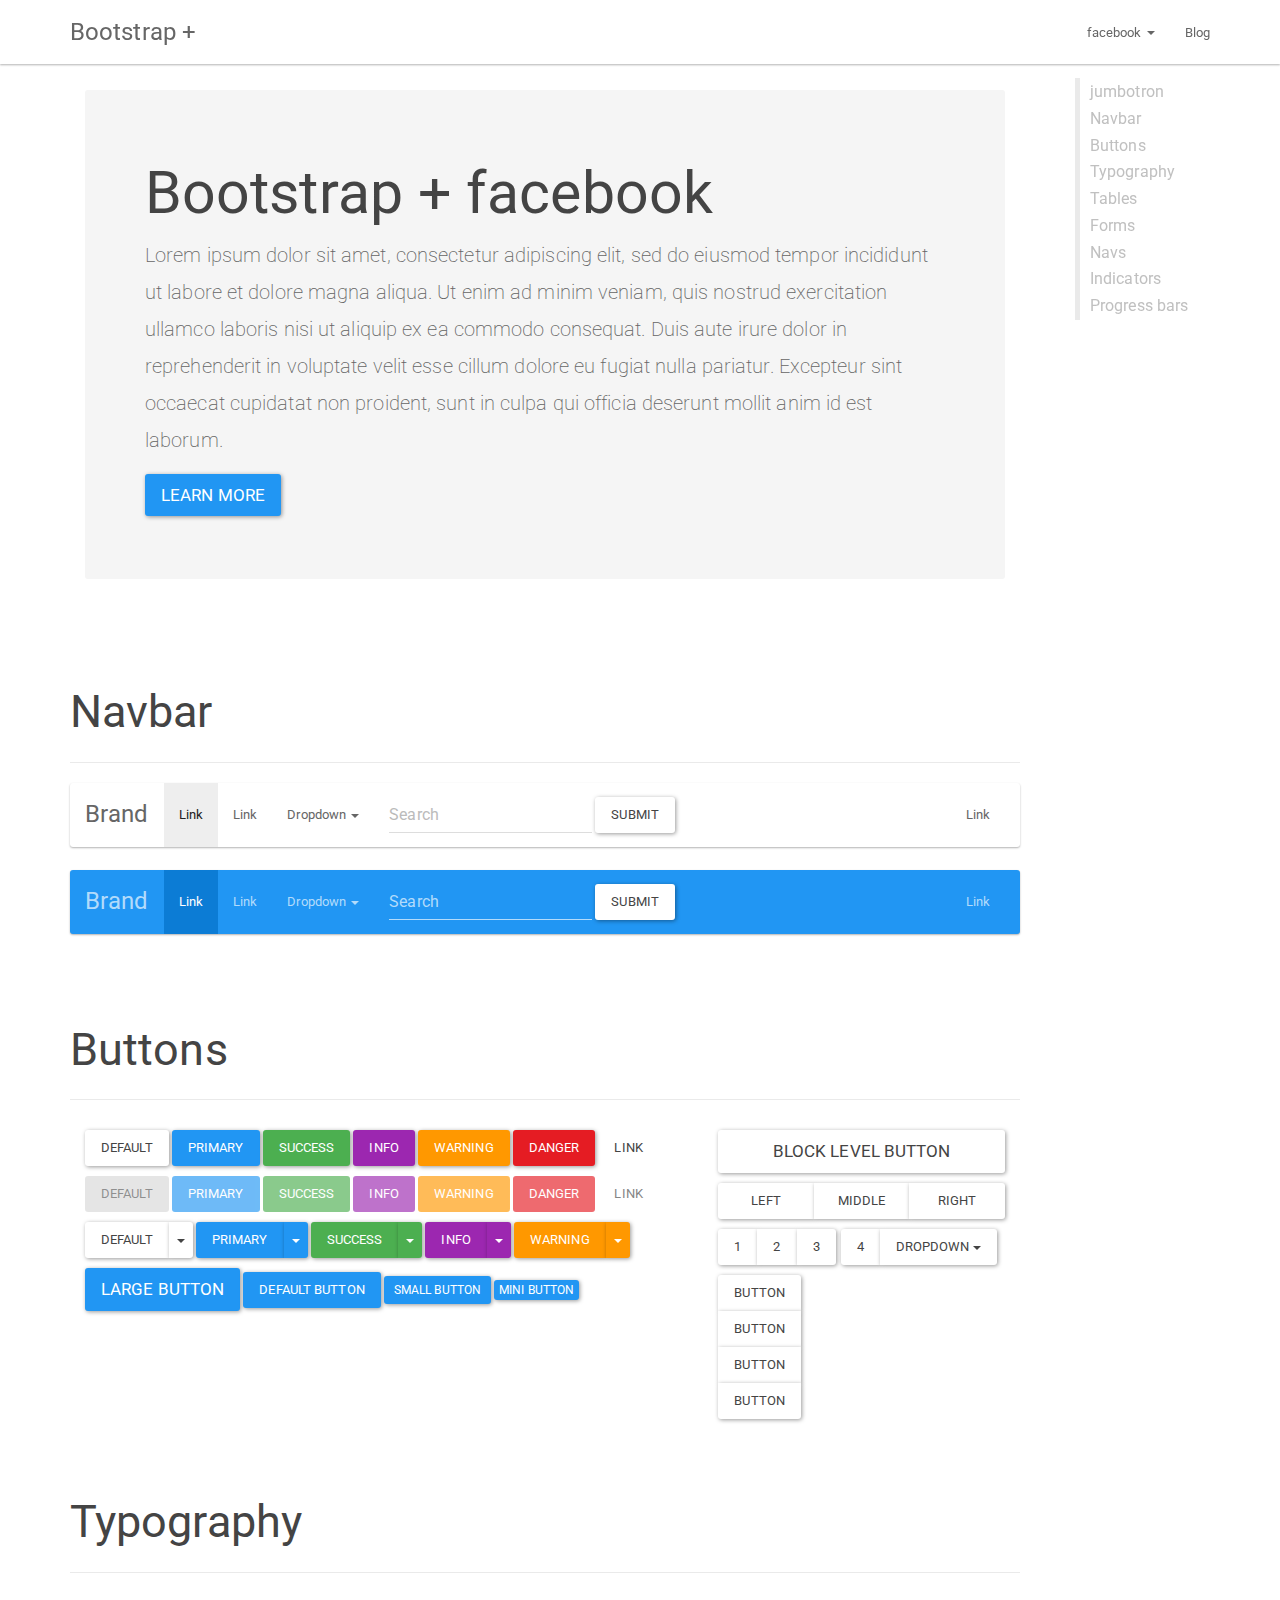
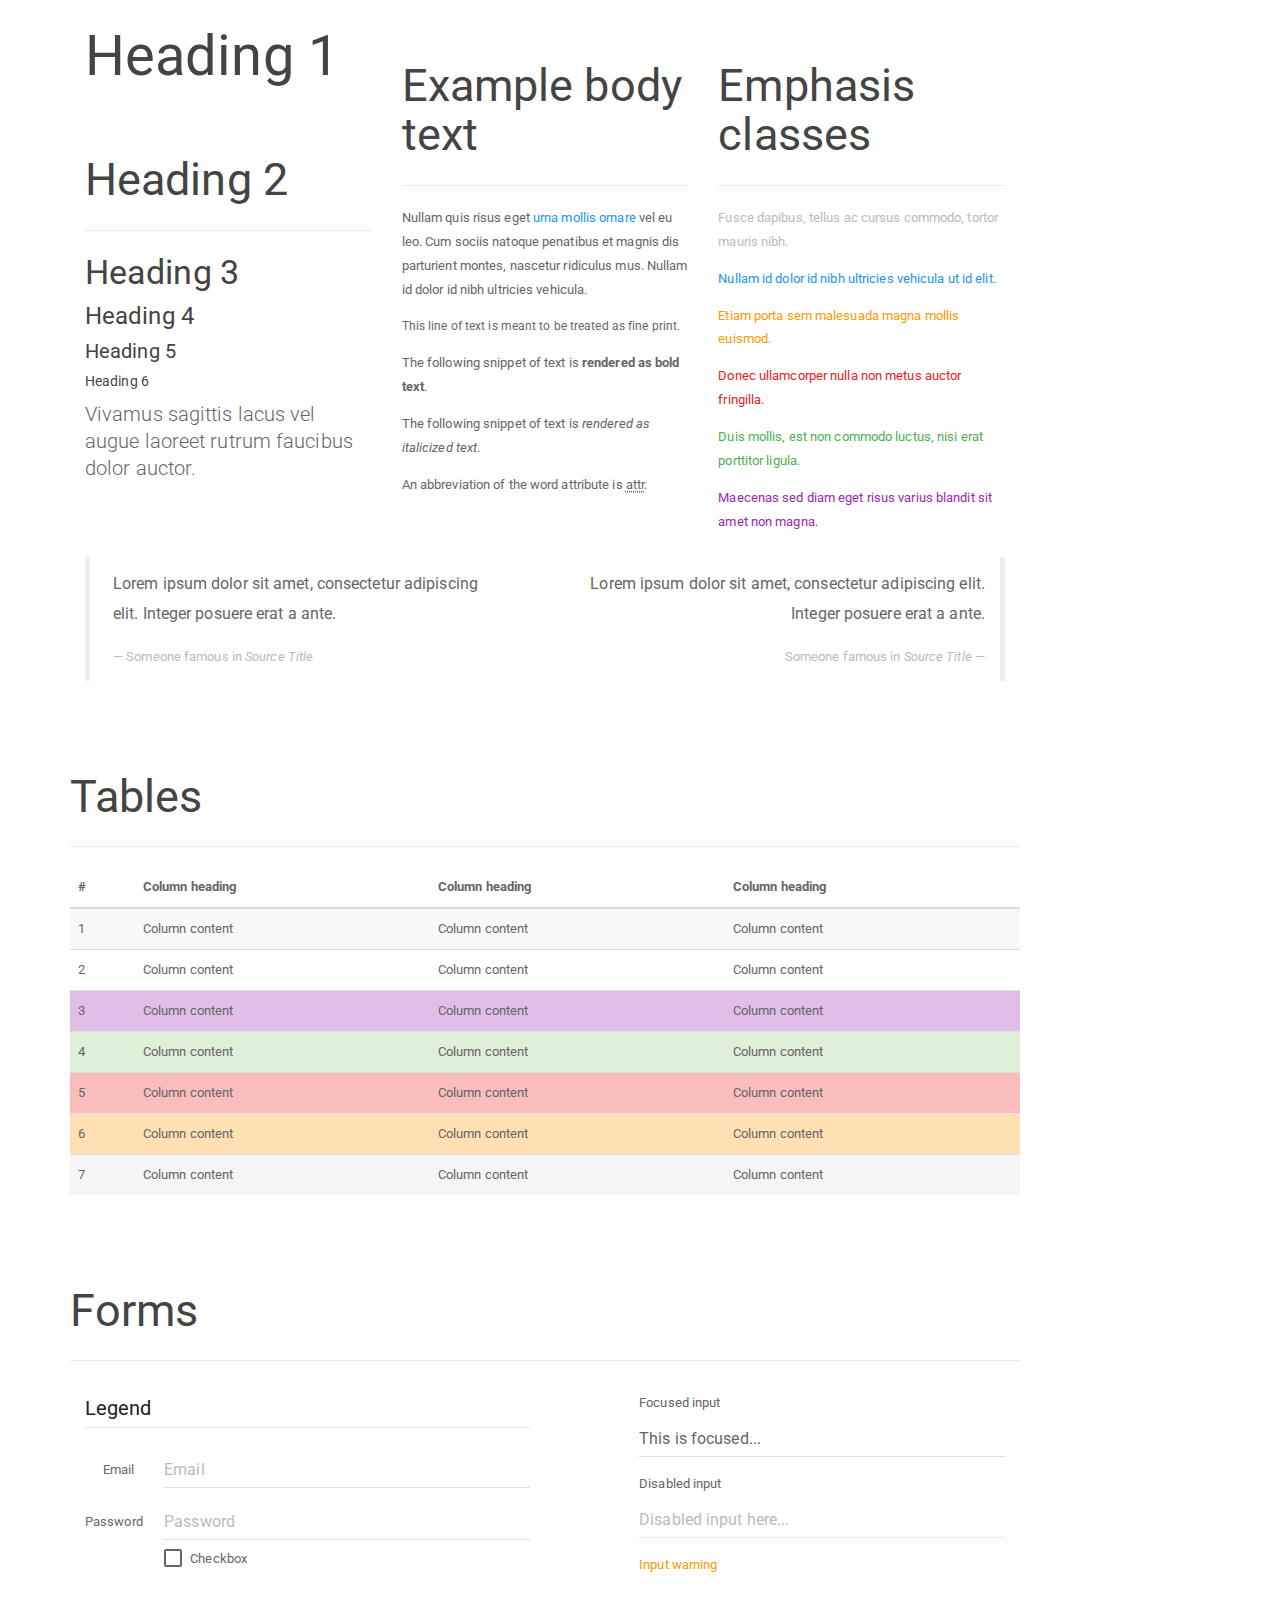
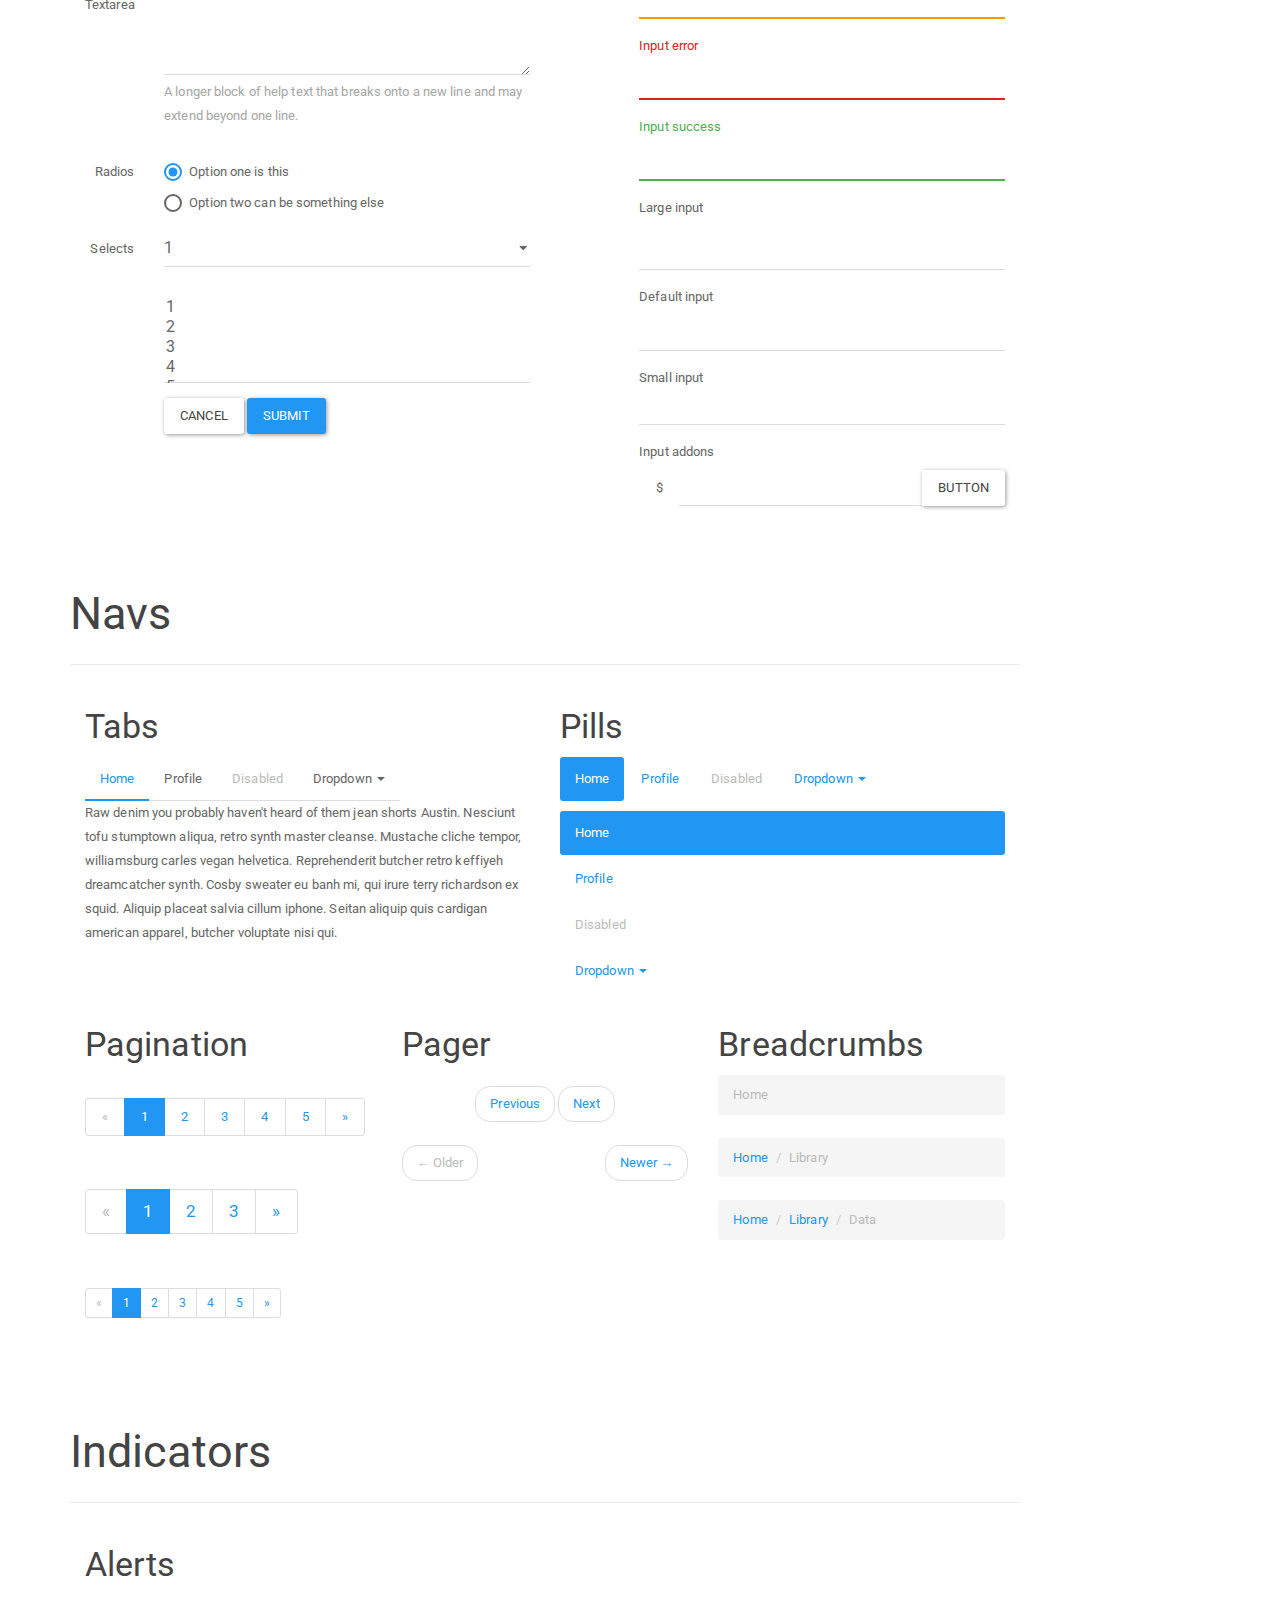
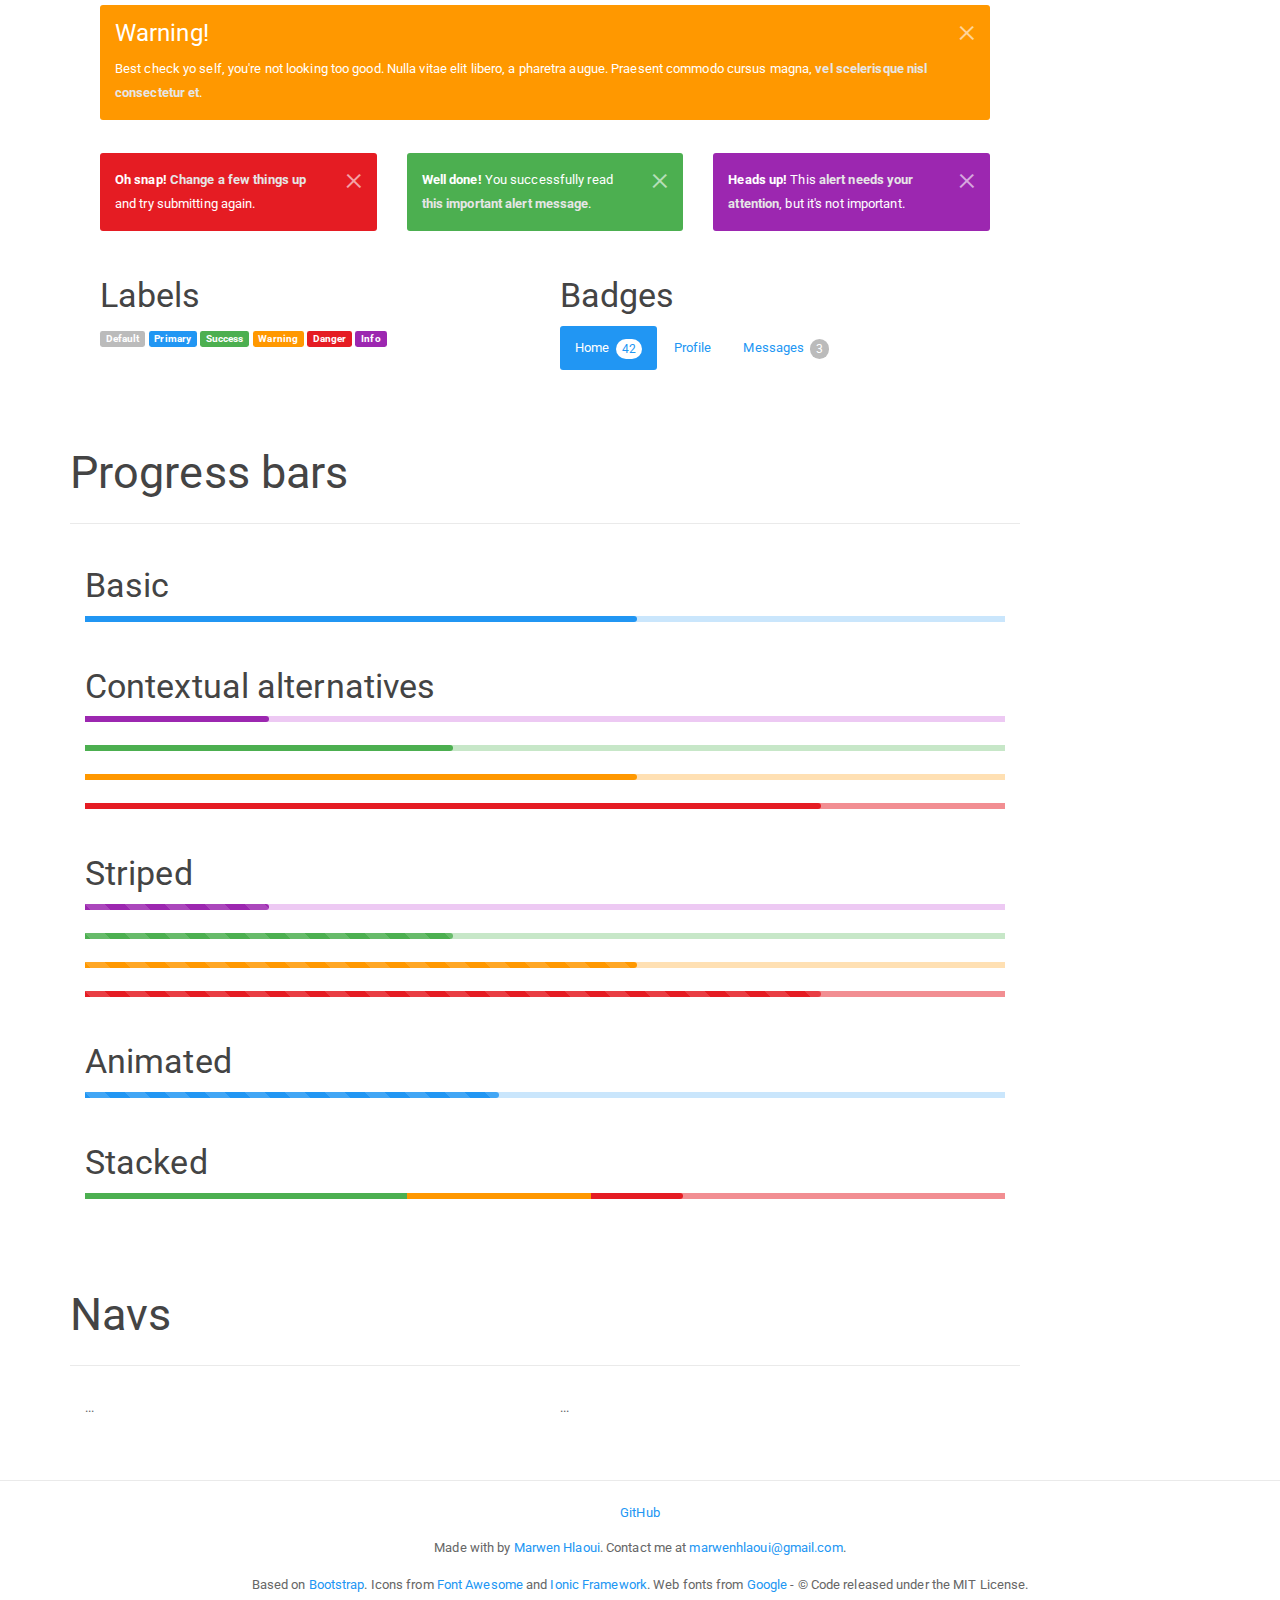
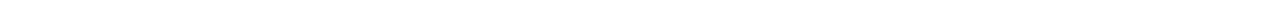
==== commit 7e084c18: "update default page" ====
--- a/facebook/index.html
+++ b/facebook/index.html
@@ -477,7 +477,8 @@
           </section>
  
           <section class="row" id="form">  
-            <h2>Forms</h2>  
+            <h2>Forms</h2> 
+
               <div class="col-md-6">
                 <div class="showcode">
                   <span class="code ion ion-code-working"></span>
@@ -557,7 +558,9 @@
                   </div>
                 </div> 
               </div> 
-              <div class="col-md-6">
+
+              <div class="col-md-5 col-md-offset-1">
+
                 <div class="showcode">
                   <span class="code ion ion-code-working"></span>
                   <div class="code-data"> 
@@ -621,6 +624,396 @@
           <section class="row" id="navs">  
             <h2>Navs</h2>  
               <div class="col-md-6">
+                <h3>Tabs</h3>
+                <div class="showcode">
+                  <span class="code ion ion-code-working"></span>
+                  <div class="code-data"> 
+                    
+                    <ul class="nav nav-tabs">
+                      <li class="active"><a href="#home" data-toggle="tab">Home</a></li>
+                      <li><a href="#profile" data-toggle="tab">Profile</a></li>
+                      <li class="disabled"><a>Disabled</a></li>
+                      <li class="dropdown">
+                        <a class="dropdown-toggle" data-toggle="dropdown" href="#">
+                          Dropdown <span class="caret"></span>
+                        </a>
+                        <ul class="dropdown-menu">
+                          <li><a href="#dropdown1" data-toggle="tab">Action</a></li>
+                          <li class="divider"></li>
+                          <li><a href="#dropdown2" data-toggle="tab">Another action</a></li>
+                        </ul>
+                      </li>
+                    </ul>
+                    <div id="myTabContent" class="tab-content">
+                      <div class="tab-pane fade active in" id="home">
+                        <p>Raw denim you probably haven't heard of them jean shorts Austin. Nesciunt tofu stumptown aliqua, retro synth master cleanse. Mustache cliche tempor, williamsburg carles vegan helvetica. Reprehenderit butcher retro keffiyeh dreamcatcher synth. Cosby sweater eu banh mi, qui irure terry richardson ex squid. Aliquip placeat salvia cillum iphone. Seitan aliquip quis cardigan american apparel, butcher voluptate nisi qui.</p>
+                      </div>
+                      <div class="tab-pane fade" id="profile">
+                        <p>Food truck fixie locavore, accusamus mcsweeney's marfa nulla single-origin coffee squid. Exercitation +1 labore velit, blog sartorial PBR leggings next level wes anderson artisan four loko farm-to-table craft beer twee. Qui photo booth letterpress, commodo enim craft beer mlkshk aliquip jean shorts ullamco ad vinyl cillum PBR. Homo nostrud organic, assumenda labore aesthetic magna delectus mollit.</p>
+                      </div>
+                      <div class="tab-pane fade" id="dropdown1">
+                        <p>Etsy mixtape wayfarers, ethical wes anderson tofu before they sold out mcsweeney's organic lomo retro fanny pack lo-fi farm-to-table readymade. Messenger bag gentrify pitchfork tattooed craft beer, iphone skateboard locavore carles etsy salvia banksy hoodie helvetica. DIY synth PBR banksy irony. Leggings gentrify squid 8-bit cred pitchfork.</p>
+                      </div>
+                      <div class="tab-pane fade" id="dropdown2">
+                        <p>Trust fund seitan letterpress, keytar raw denim keffiyeh etsy art party before they sold out master cleanse gluten-free squid scenester freegan cosby sweater. Fanny pack portland seitan DIY, art party locavore wolf cliche high life echo park Austin. Cred vinyl keffiyeh DIY salvia PBR, banh mi before they sold out farm-to-table VHS viral locavore cosby sweater.</p>
+                      </div>
+                    </div>
+
+                  </div>
+                </div> 
+              </div> 
+
+              <div class="col-md-6">
+                <h3>Pills</h3>
+
+                <div class="showcode">
+                  <span class="code ion ion-code-working"></span>
+                  <div class="code-data"> 
+                  
+                    <ul class="nav nav-pills">
+                      <li class="active"><a href="#">Home</a></li>
+                      <li><a href="#">Profile</a></li>
+                      <li class="disabled"><a href="#">Disabled</a></li>
+                      <li class="dropdown">
+                        <a class="dropdown-toggle" data-toggle="dropdown" href="#">
+                          Dropdown <span class="caret"></span>
+                        </a>
+                        <ul class="dropdown-menu">
+                          <li><a href="#">Action</a></li>
+                          <li><a href="#">Another action</a></li>
+                          <li><a href="#">Something else here</a></li>
+                          <li class="divider"></li>
+                          <li><a href="#">Separated link</a></li>
+                        </ul>
+                      </li>
+                    </ul>
+
+                  </div>
+                </div> 
+
+                <div class="showcode">
+                  <span class="code ion ion-code-working"></span>
+                  <div class="code-data"> 
+                    
+                    <ul class="nav nav-pills nav-stacked">
+                      <li class="active"><a href="#">Home</a></li>
+                      <li><a href="#">Profile</a></li>
+                      <li class="disabled"><a href="#">Disabled</a></li>
+                      <li class="dropdown">
+                        <a class="dropdown-toggle" data-toggle="dropdown" href="#">
+                          Dropdown <span class="caret"></span>
+                        </a>
+                        <ul class="dropdown-menu">
+                          <li><a href="#">Action</a></li>
+                          <li><a href="#">Another action</a></li>
+                          <li><a href="#">Something else here</a></li>
+                          <li class="divider"></li>
+                          <li><a href="#">Separated link</a></li>
+                        </ul>
+                      </li>
+                    </ul>
+
+                  </div>
+                </div> 
+
+              </div>  
+
+              <div class="col-md-4">
+                  <h3>Pagination</h3>
+                <div class="showcode">
+                  <span class="code ion ion-code-working"></span>
+                  <div class="code-data"> 
+                      
+                    <ul class="pagination">
+                      <li class="disabled"><a href="#">&laquo;</a></li>
+                      <li class="active"><a href="#">1</a></li>
+                      <li><a href="#">2</a></li>
+                      <li><a href="#">3</a></li>
+                      <li><a href="#">4</a></li>
+                      <li><a href="#">5</a></li>
+                      <li><a href="#">&raquo;</a></li>
+                    </ul>
+
+                    <ul class="pagination pagination-lg">
+                      <li class="disabled"><a href="#">&laquo;</a></li>
+                      <li class="active"><a href="#">1</a></li>
+                      <li><a href="#">2</a></li>
+                      <li><a href="#">3</a></li>
+                      <li><a href="#">&raquo;</a></li>
+                    </ul>
+
+                    <ul class="pagination pagination-sm">
+                      <li class="disabled"><a href="#">&laquo;</a></li>
+                      <li class="active"><a href="#">1</a></li>
+                      <li><a href="#">2</a></li>
+                      <li><a href="#">3</a></li>
+                      <li><a href="#">4</a></li>
+                      <li><a href="#">5</a></li>
+                      <li><a href="#">&raquo;</a></li>
+                    </ul>
+
+                  </div>
+                </div> 
+              </div> 
+
+              <div class="col-md-4">
+                  <h3>Pager</h3>
+                <div class="showcode">
+                  <span class="code ion ion-code-working"></span>
+                  <div class="code-data"> 
+                      
+                      <ul class="pager">
+                        <li><a href="#">Previous</a></li>
+                        <li><a href="#">Next</a></li>
+                      </ul>
+
+                      <ul class="pager">
+                        <li class="previous disabled"><a href="#">&larr; Older</a></li>
+                        <li class="next"><a href="#">Newer &rarr;</a></li>
+                      </ul>
+
+                  </div>
+                </div> 
+              </div> 
+
+              <div class="col-md-4">
+                  <h3>Breadcrumbs</h3>
+                <div class="showcode">
+                  <span class="code ion ion-code-working"></span>
+                  <div class="code-data"> 
+                      
+                    <ul class="breadcrumb">
+                      <li class="active">Home</li>
+                    </ul>
+
+                    <ul class="breadcrumb">
+                      <li><a href="#">Home</a></li>
+                      <li class="active">Library</li>
+                    </ul>
+
+                    <ul class="breadcrumb">
+                      <li><a href="#">Home</a></li>
+                      <li><a href="#">Library</a></li>
+                      <li class="active">Data</li>
+                    </ul>
+
+                  </div>
+                </div> 
+              </div>   
+
+ 
+          </section>
+ 
+          <section class="row" id="indicators">  
+            <h2>Indicators</h2>
+
+              <div class="col-md-12">
+                <h3>Alerts</h3>
+
+                <div class="col-md-12"> 
+                  <div class="showcode">
+                    <span class="code ion ion-code-working"></span>
+                    <div class="code-data"> 
+                        
+                      <div class="alert alert-dismissible alert-warning">
+                        <button type="button" class="close" data-dismiss="alert">&times;</button>
+                        <h4>Warning!</h4>
+                        <p>Best check yo self, you're not looking too good. Nulla vitae elit libero, a pharetra augue. Praesent commodo cursus magna, <a href="#" class="alert-link">vel scelerisque nisl consectetur et</a>.</p>
+                      </div>
+                        
+                    </div>
+                  </div> 
+                </div>
+
+
+                <div class="col-md-4"> 
+                  <div class="showcode">
+                    <span class="code ion ion-code-working"></span>
+                    <div class="code-data"> 
+                        
+                      <div class="alert alert-dismissible alert-danger">
+                        <button type="button" class="close" data-dismiss="alert">&times;</button>
+                        <strong>Oh snap!</strong> <a href="#" class="alert-link">Change a few things up</a> and try submitting again.
+                      </div>
+                        
+                    </div>
+                  </div> 
+                </div>
+
+
+                <div class="col-md-4"> 
+                  <div class="showcode">
+                    <span class="code ion ion-code-working"></span>
+                    <div class="code-data"> 
+                        
+                      <div class="alert alert-dismissible alert-success">
+                        <button type="button" class="close" data-dismiss="alert">&times;</button>
+                        <strong>Well done!</strong> You successfully read <a href="#" class="alert-link">this important alert message</a>.
+                      </div>
+                        
+                    </div>
+                  </div> 
+                </div>
+
+
+                <div class="col-md-4"> 
+                  <div class="showcode">
+                    <span class="code ion ion-code-working"></span>
+                    <div class="code-data"> 
+                        
+                      <div class="alert alert-dismissible alert-info">
+                        <button type="button" class="close" data-dismiss="alert">&times;</button>
+                        <strong>Heads up!</strong> This <a href="#" class="alert-link">alert needs your attention</a>, but it's not important.
+                      </div>
+                        
+                    </div>
+                  </div> 
+                </div>
+
+
+                <div class="col-md-6">
+                  <h3>Labels</h3> 
+                  <div class="showcode">
+                    <span class="code ion ion-code-working"></span>
+                    <div class="code-data"> 
+                        
+                      <span class="label label-default">Default</span>
+                      <span class="label label-primary">Primary</span>
+                      <span class="label label-success">Success</span>
+                      <span class="label label-warning">Warning</span>
+                      <span class="label label-danger">Danger</span>
+                      <span class="label label-info">Info</span>
+                        
+                    </div>
+                  </div> 
+                </div>
+
+                <div class="col-md-6">
+                  <h3>Badges</h3> 
+                  <div class="showcode">
+                    <span class="code ion ion-code-working"></span>
+                    <div class="code-data"> 
+                        
+                      <ul class="nav nav-pills">
+                        <li class="active"><a href="#">Home <span class="badge">42</span></a></li>
+                        <li><a href="#">Profile <span class="badge"></span></a></li>
+                        <li><a href="#">Messages <span class="badge">3</span></a></li>
+                      </ul>
+                        
+                    </div>
+                  </div> 
+                </div>
+
+              </div>   
+
+ 
+          </section>
+ 
+          <section class="row" id="progress">  
+            <h2>Progress bars</h2> 
+
+              <div class="col-md-12">
+                <h3>Basic</h3>
+                <div class="showcode">
+                  <span class="code ion ion-code-working"></span>
+                  <div class="code-data"> 
+                  
+                    <div class="progress">
+                      <div class="progress-bar" style="width: 60%;"></div>
+                    </div>
+
+                  </div>
+                </div> 
+              </div> 
+
+              <div class="col-md-12">
+                <h3>Contextual alternatives</h3>
+                <div class="showcode">
+                  <span class="code ion ion-code-working"></span>
+                  <div class="code-data"> 
+                  
+                    <div class="progress">
+                      <div class="progress-bar progress-bar-info" style="width: 20%"></div>
+                    </div>
+
+                    <div class="progress">
+                      <div class="progress-bar progress-bar-success" style="width: 40%"></div>
+                    </div>
+
+                    <div class="progress">
+                      <div class="progress-bar progress-bar-warning" style="width: 60%"></div>
+                    </div>
+
+                    <div class="progress">
+                      <div class="progress-bar progress-bar-danger" style="width: 80%"></div>
+                    </div>
+
+                  </div>
+                </div> 
+              </div> 
+
+              <div class="col-md-12">
+                <h3>Striped</h3>
+                <div class="showcode">
+                  <span class="code ion ion-code-working"></span>
+                  <div class="code-data"> 
+                  
+                    <div class="progress progress-striped">
+                      <div class="progress-bar progress-bar-info" style="width: 20%"></div>
+                    </div>
+
+                    <div class="progress progress-striped">
+                      <div class="progress-bar progress-bar-success" style="width: 40%"></div>
+                    </div>
+
+                    <div class="progress progress-striped">
+                      <div class="progress-bar progress-bar-warning" style="width: 60%"></div>
+                    </div>
+
+                    <div class="progress progress-striped">
+                      <div class="progress-bar progress-bar-danger" style="width: 80%"></div>
+                    </div>
+
+                  </div>
+                </div> 
+              </div> 
+
+              <div class="col-md-12">
+                <h3>Animated</h3>
+                <div class="showcode">
+                  <span class="code ion ion-code-working"></span>
+                  <div class="code-data"> 
+                  
+                    <div class="progress progress-striped active">
+                      <div class="progress-bar" style="width: 45%"></div>
+                    </div>
+
+                  </div>
+                </div> 
+              </div> 
+
+              <div class="col-md-12">
+                <h3>Stacked</h3>
+                <div class="showcode">
+                  <span class="code ion ion-code-working"></span>
+                  <div class="code-data"> 
+                  
+                    <div class="progress">
+                      <div class="progress-bar progress-bar-success" style="width: 35%"></div>
+                      <div class="progress-bar progress-bar-warning" style="width: 20%"></div>
+                      <div class="progress-bar progress-bar-danger" style="width: 10%"></div>
+                    </div>
+
+                  </div>
+                </div> 
+              </div>    
+
+ 
+          </section>
+ 
+          <section class="row" id="navs">  
+            <h2>Navs</h2>  
+              <div class="col-md-6">
                 <div class="showcode">
                   <span class="code ion ion-code-working"></span>
                   <div class="code-data"> 
@@ -653,6 +1046,9 @@
               <li><a href="#typography">Typography</a></li>
               <li><a href="#table">Tables</a></li>
               <li><a href="#form">Forms</a></li>
+              <li><a href="#navs">Navs</a></li>
+              <li><a href="#indicators">Indicators</a></li>
+              <li><a href="#progress">Progress bars</a></li>
             </ul>
           </div>
       </div>
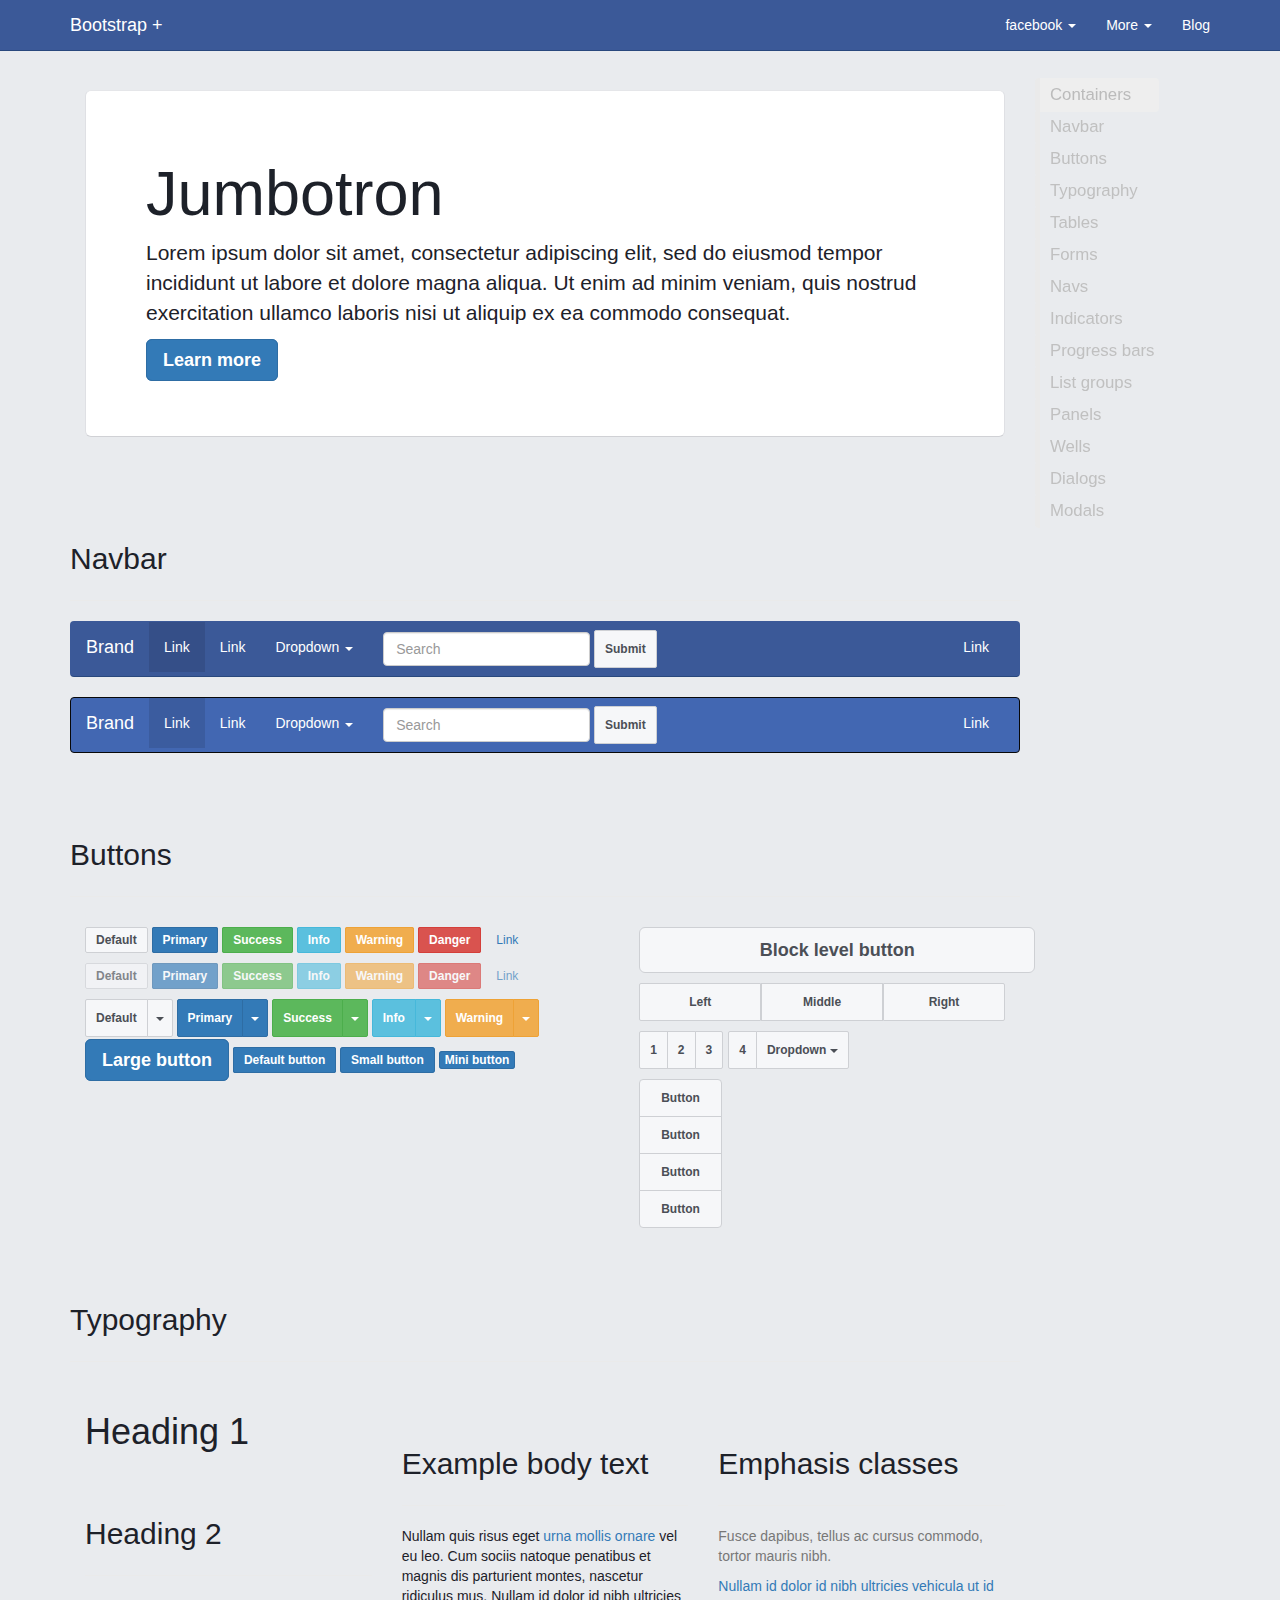
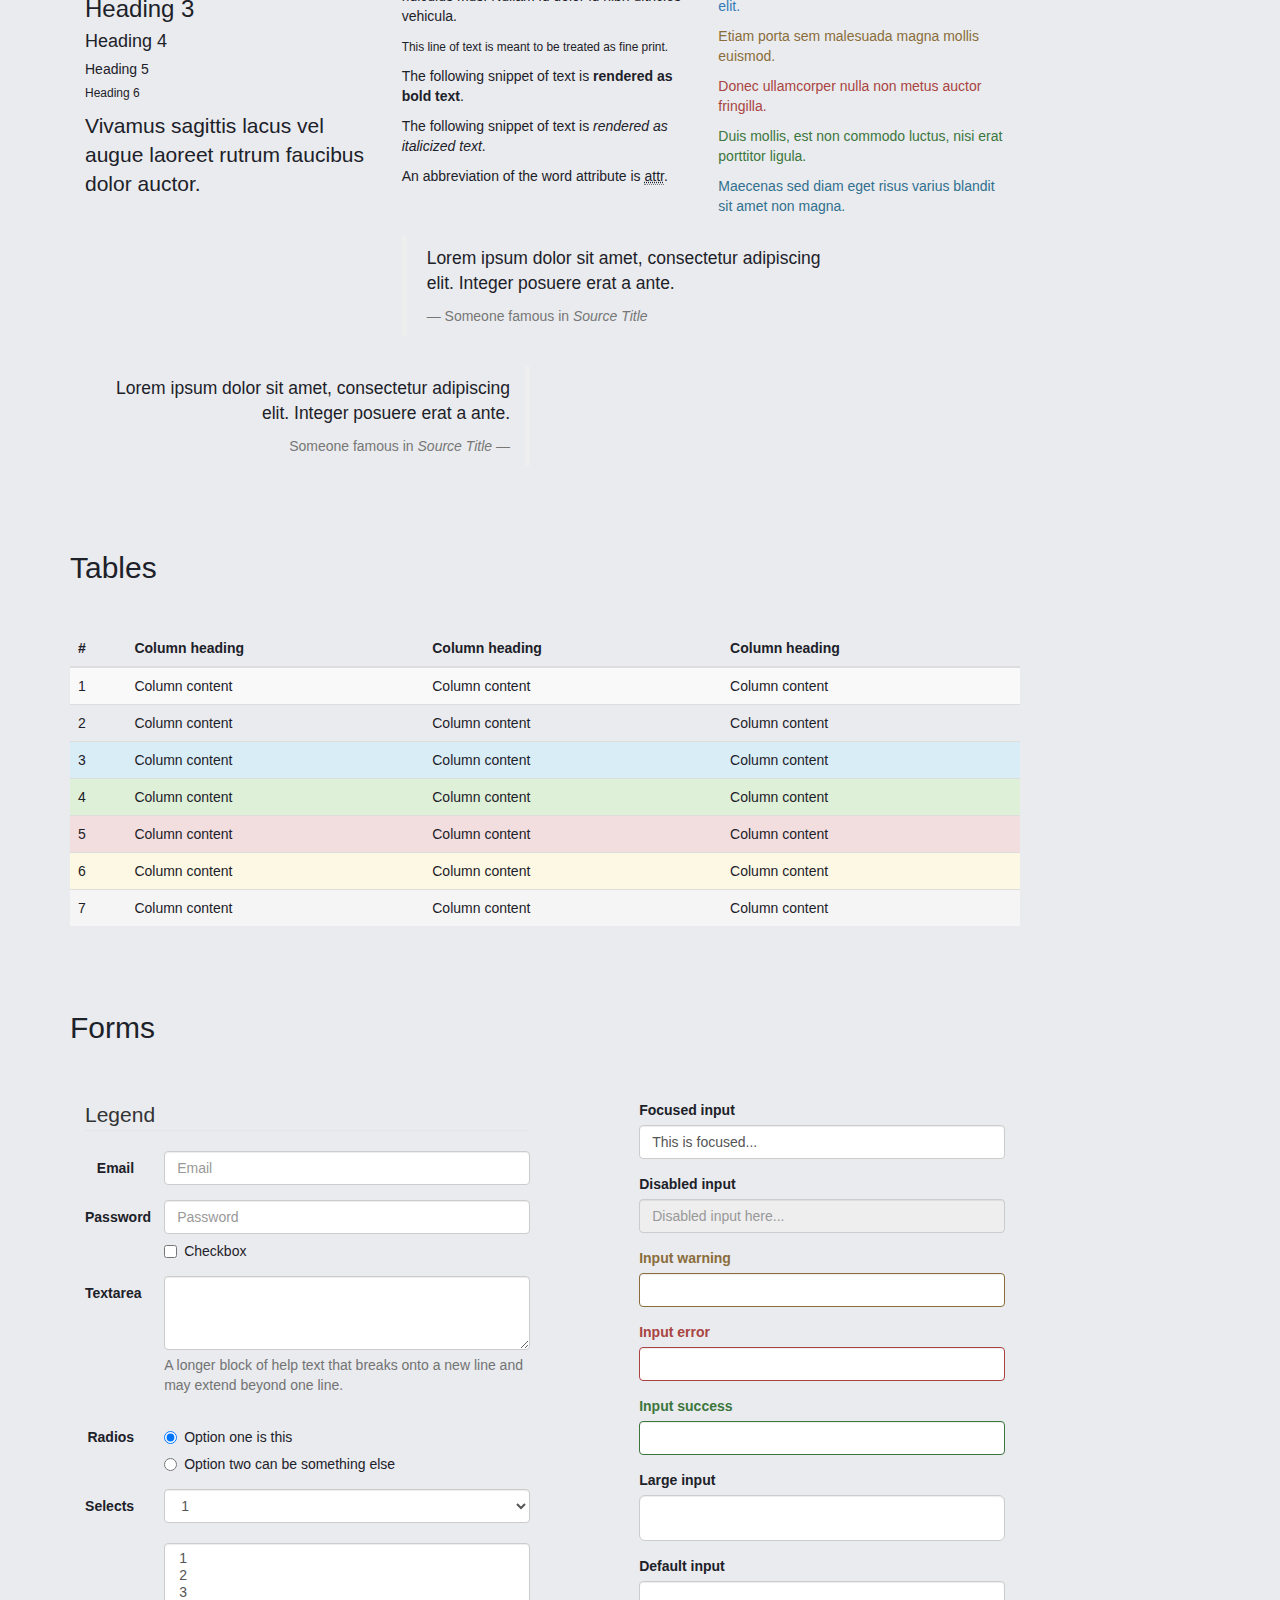
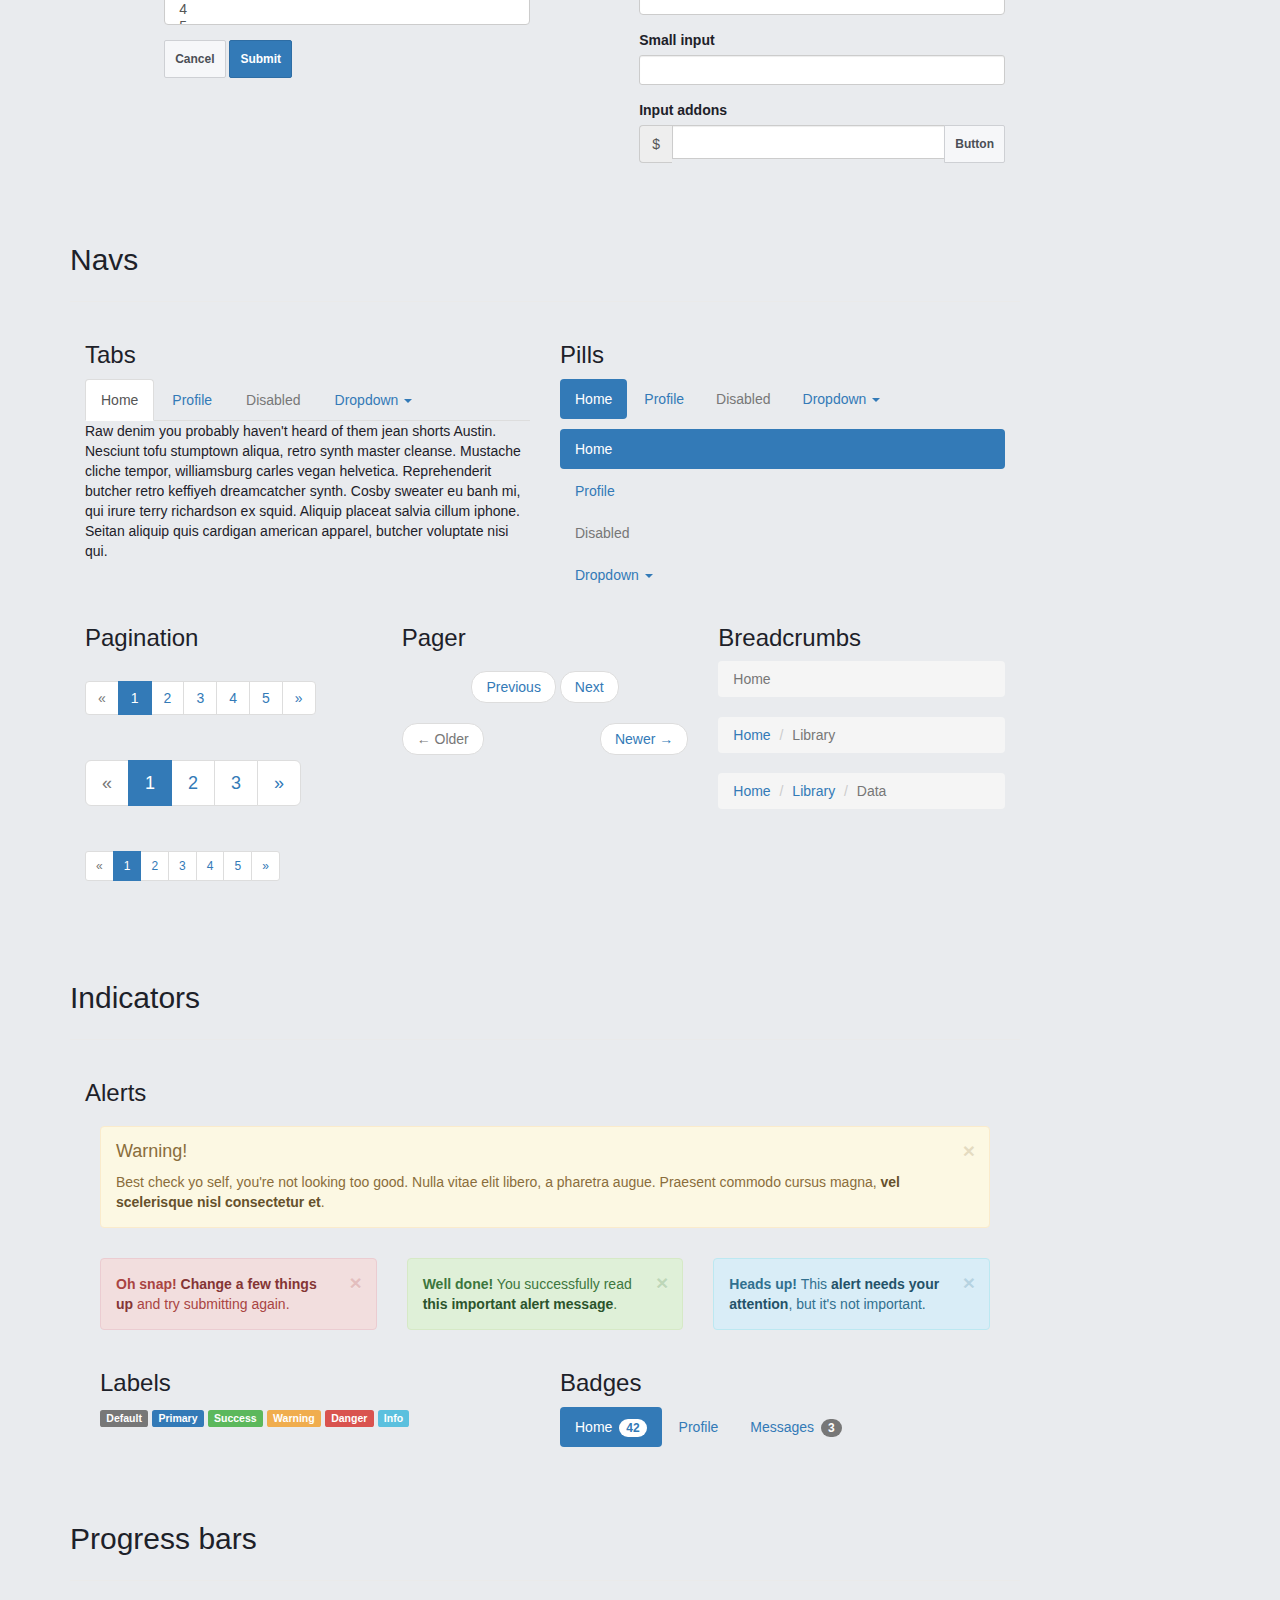
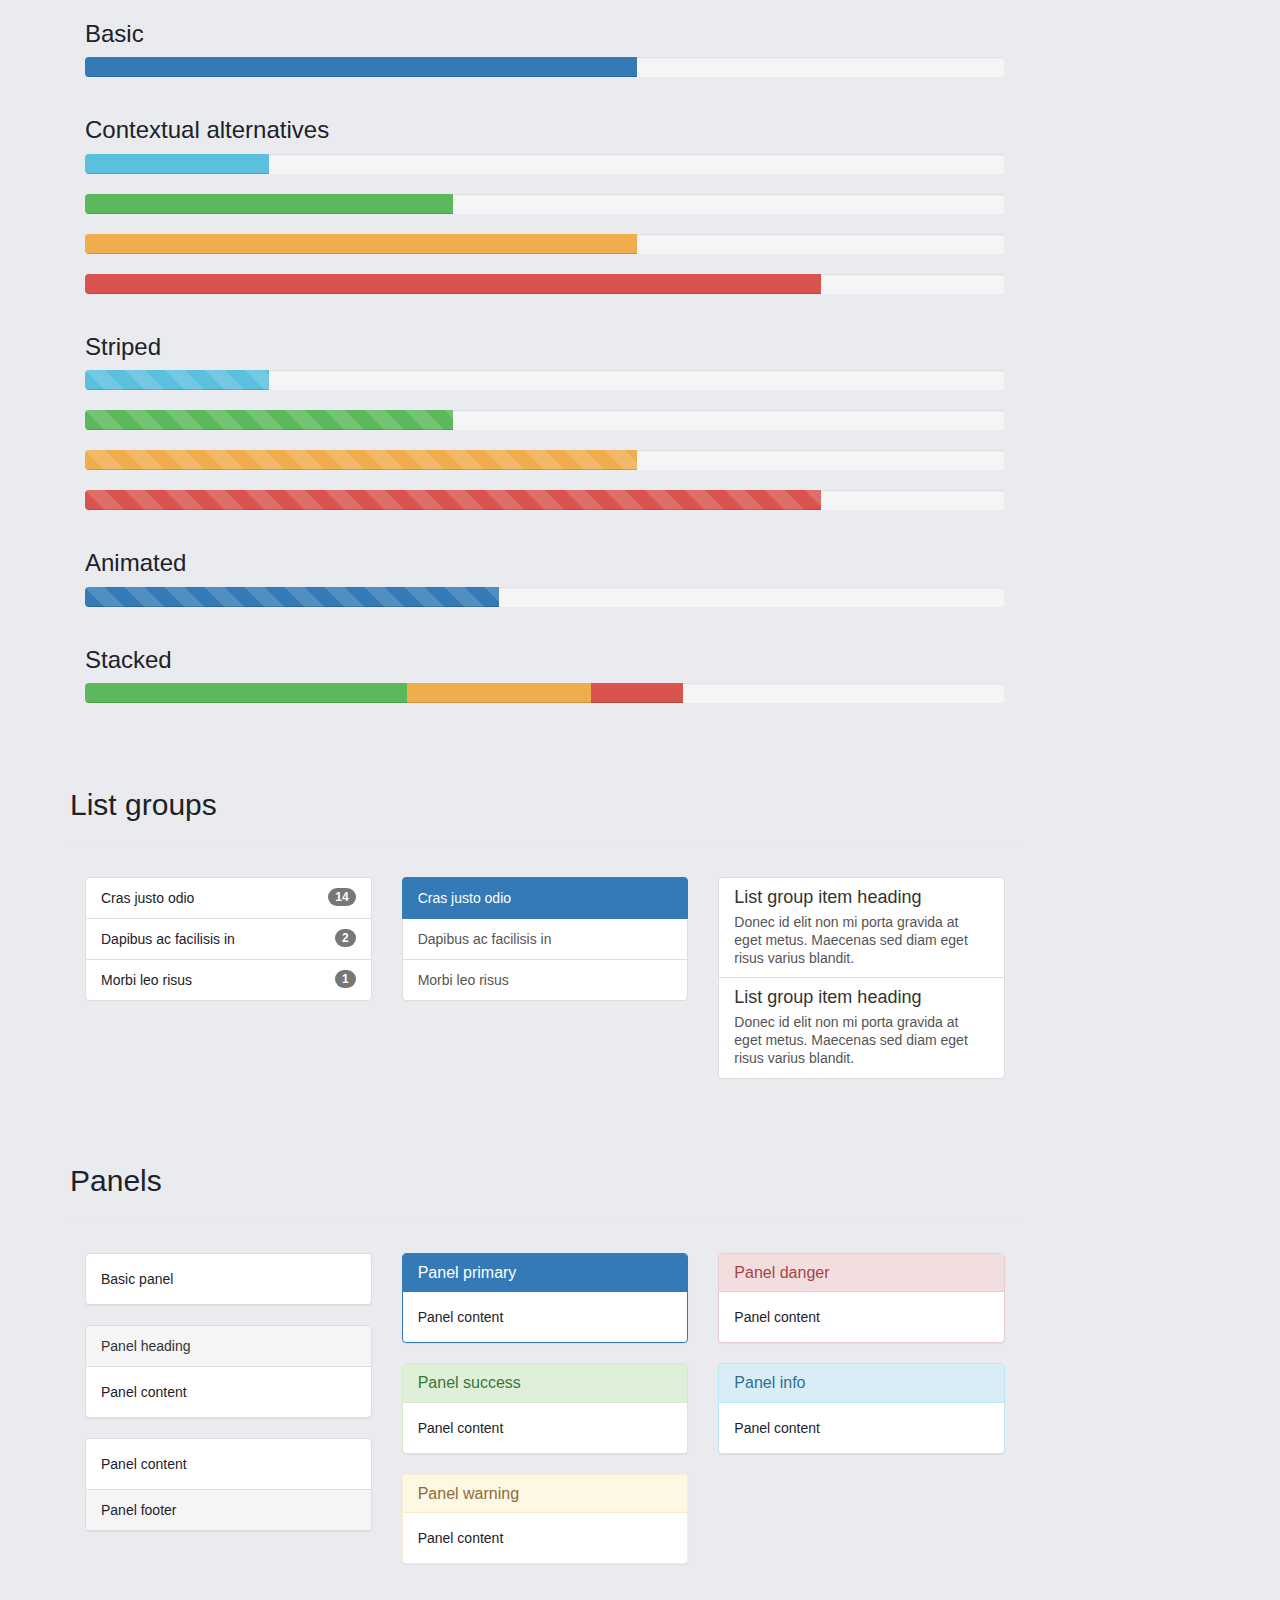
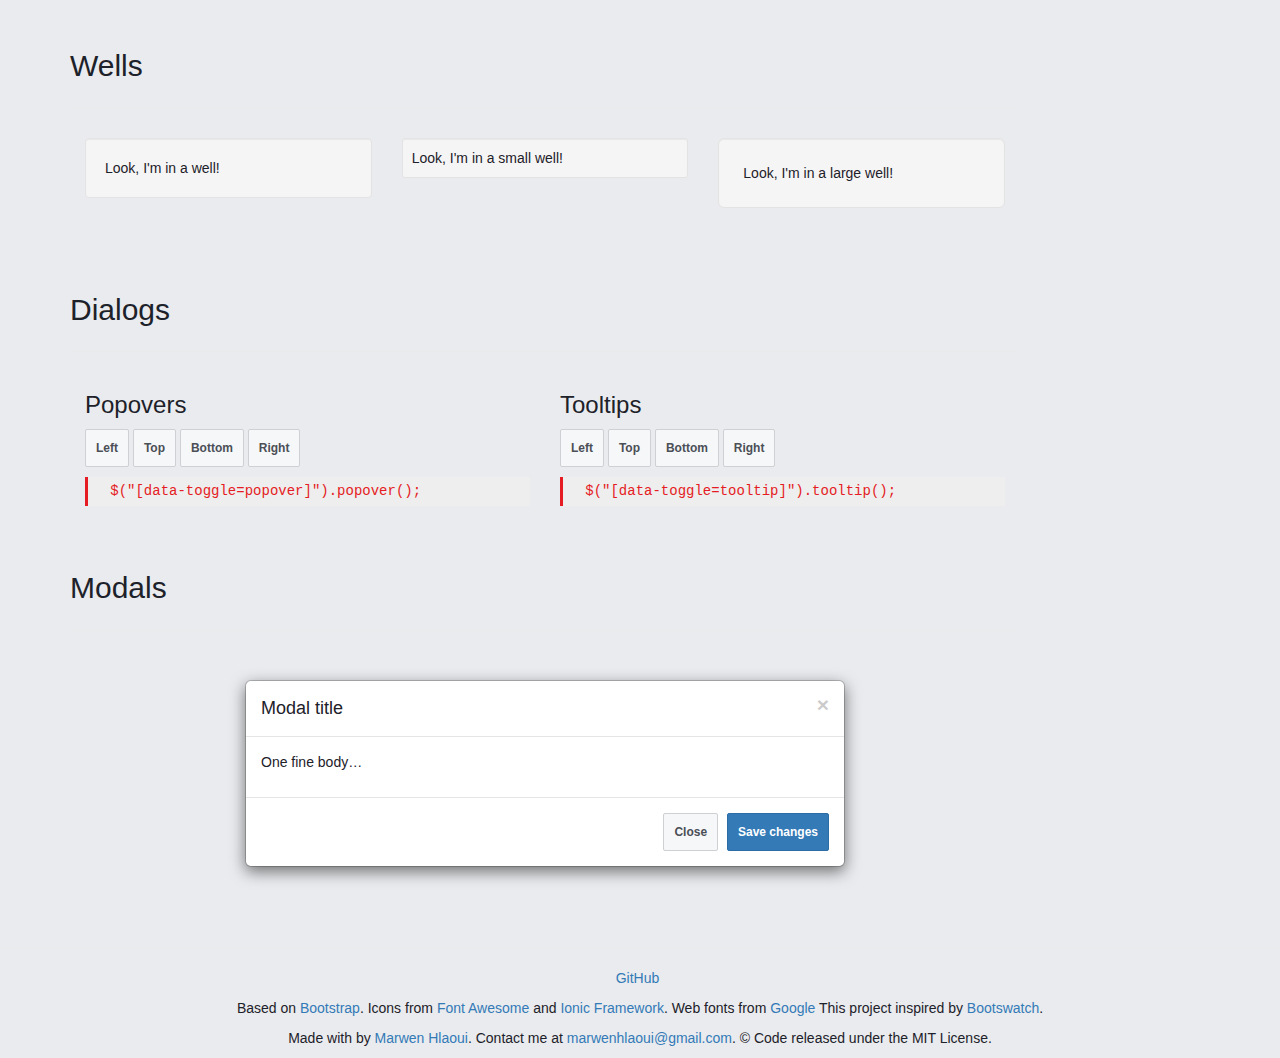
==== commit 761383ed: "facebook v0.1" ====
--- a/facebook/index.html
+++ b/facebook/index.html
@@ -6,10 +6,10 @@
     <meta name="viewport" content="width=device-width, initial-scale=1">
     <meta http-equiv="X-UA-Compatible" content="IE=edge" />
     <link rel="stylesheet" type="text/css" href="http://code.ionicframework.com/ionicons/2.0.1/css/ionicons.min.css"> 
-    <link rel="stylesheet" href="facebook.css"> 
+    <link rel="stylesheet" href="css/bootstrap.facebook.min.css"> 
     <link rel="stylesheet" href="../assets/app.css"> 
   </head>
-  <body>
+  <body data-spy="scroll" data-target="#nav-menu" data-offset="20">
     <div class="navbar navbar-default navbar-fixed-top">
       <div class="container">
         <div class="navbar-header">
@@ -28,13 +28,19 @@
             <li class="dropdown">
               <a class="dropdown-toggle" data-toggle="dropdown" href="#" id="download">facebook <span class="caret"></span></a>
               <ul class="dropdown-menu" aria-labelledby="download">  
-                <li><a href="bootstrap.min.css">bootstrap.min.css</a></li>
-                <li><a href="bootstrap.css">bootstrap.css</a></li>
-                <li class="divider"></li>
-                <li><a href="">Include</a></li> 
+                <li><a href="css/bootstrap.facebook.min.css">bootstrap.min.css</a></li>
+                <li><a href="css/bootstrap.facebook.css">bootstrap.css</a></li>
               </ul>
             </li>
-            <li> <a href="blog.marwenhlaoui.me">Blog</a> </li>
+            <li class="dropdown">
+              <a class="dropdown-toggle" data-toggle="dropdown" href="#" id="download">More <span class="caret"></span></a>
+              <ul class="dropdown-menu" aria-labelledby="download">   
+                <li><a href="../default">default</a></li> 
+                <li class="divider"></li> 
+                <li><a href="../facebook">facebook</a></li> 
+              </ul>
+            </li>
+            <li> <a href="http://blog.marwenhlaoui.me">Blog</a> </li>
 
           </ul>
 
@@ -53,8 +59,8 @@
             <span class="code ion ion-code-working"></span>
             <div class="code-data">
               <div class="jumbotron">
-                <h1>Bootstrap + facebook</h1>
-                <p>Lorem ipsum dolor sit amet, consectetur adipiscing elit, sed do eiusmod tempor incididunt ut labore et dolore magna aliqua. Ut enim ad minim veniam, quis nostrud exercitation ullamco laboris nisi ut aliquip ex ea commodo consequat. Duis aute irure dolor in reprehenderit in voluptate velit esse cillum dolore eu fugiat nulla pariatur. Excepteur sint occaecat cupidatat non proident, sunt in culpa qui officia deserunt mollit anim id est laborum.</p>
+                <h1>Jumbotron</h1>
+                <p>Lorem ipsum dolor sit amet, consectetur adipiscing elit, sed do eiusmod tempor incididunt ut labore et dolore magna aliqua. Ut enim ad minim veniam, quis nostrud exercitation ullamco laboris nisi ut aliquip ex ea commodo consequat.</p>
                 <p><a class="btn btn-primary btn-lg">Learn more</a></p>
               </div>
             </div>
@@ -162,7 +168,7 @@
           <h2>Buttons</h2>
             
             
-            <div class="col-md-8">
+            <div class="col-md-7">
               
               <div class="showcode row">
                 <span class="code ion ion-code-working"></span>
@@ -266,7 +272,7 @@
 
             </div>
 
-            <div class="col-md-4">
+            <div class="col-md-5">
 
               <div class="showcode row">
                 <span class="code ion ion-code-working"></span>
@@ -723,7 +729,6 @@
                 <div class="showcode">
                   <span class="code ion ion-code-working"></span>
                   <div class="code-data"> 
-                      
                     <ul class="pagination">
                       <li class="disabled"><a href="#">&laquo;</a></li>
                       <li class="active"><a href="#">1</a></li>
@@ -760,8 +765,7 @@
                   <h3>Pager</h3>
                 <div class="showcode">
                   <span class="code ion ion-code-working"></span>
-                  <div class="code-data"> 
-                      
+                  <div class="code-data">
                       <ul class="pager">
                         <li><a href="#">Previous</a></li>
                         <li><a href="#">Next</a></li>
@@ -770,8 +774,7 @@
                       <ul class="pager">
                         <li class="previous disabled"><a href="#">&larr; Older</a></li>
                         <li class="next"><a href="#">Newer &rarr;</a></li>
-                      </ul>
-
+                      </ul> 
                   </div>
                 </div> 
               </div> 
@@ -780,8 +783,7 @@
                   <h3>Breadcrumbs</h3>
                 <div class="showcode">
                   <span class="code ion ion-code-working"></span>
-                  <div class="code-data"> 
-                      
+                  <div class="code-data">
                     <ul class="breadcrumb">
                       <li class="active">Home</li>
                     </ul>
@@ -796,7 +798,6 @@
                       <li><a href="#">Library</a></li>
                       <li class="active">Data</li>
                     </ul>
-
                   </div>
                 </div> 
               </div>   
@@ -813,14 +814,12 @@
                 <div class="col-md-12"> 
                   <div class="showcode">
                     <span class="code ion ion-code-working"></span>
-                    <div class="code-data"> 
-                        
+                    <div class="code-data">
                       <div class="alert alert-dismissible alert-warning">
                         <button type="button" class="close" data-dismiss="alert">&times;</button>
                         <h4>Warning!</h4>
                         <p>Best check yo self, you're not looking too good. Nulla vitae elit libero, a pharetra augue. Praesent commodo cursus magna, <a href="#" class="alert-link">vel scelerisque nisl consectetur et</a>.</p>
                       </div>
-                        
                     </div>
                   </div> 
                 </div>
@@ -829,13 +828,11 @@
                 <div class="col-md-4"> 
                   <div class="showcode">
                     <span class="code ion ion-code-working"></span>
-                    <div class="code-data"> 
-                        
+                    <div class="code-data">
                       <div class="alert alert-dismissible alert-danger">
                         <button type="button" class="close" data-dismiss="alert">&times;</button>
                         <strong>Oh snap!</strong> <a href="#" class="alert-link">Change a few things up</a> and try submitting again.
                       </div>
-                        
                     </div>
                   </div> 
                 </div>
@@ -844,13 +841,11 @@
                 <div class="col-md-4"> 
                   <div class="showcode">
                     <span class="code ion ion-code-working"></span>
-                    <div class="code-data"> 
-                        
+                    <div class="code-data">
                       <div class="alert alert-dismissible alert-success">
                         <button type="button" class="close" data-dismiss="alert">&times;</button>
                         <strong>Well done!</strong> You successfully read <a href="#" class="alert-link">this important alert message</a>.
                       </div>
-                        
                     </div>
                   </div> 
                 </div>
@@ -859,13 +854,11 @@
                 <div class="col-md-4"> 
                   <div class="showcode">
                     <span class="code ion ion-code-working"></span>
-                    <div class="code-data"> 
-                        
+                    <div class="code-data">
                       <div class="alert alert-dismissible alert-info">
                         <button type="button" class="close" data-dismiss="alert">&times;</button>
                         <strong>Heads up!</strong> This <a href="#" class="alert-link">alert needs your attention</a>, but it's not important.
                       </div>
-                        
                     </div>
                   </div> 
                 </div>
@@ -875,15 +868,13 @@
                   <h3>Labels</h3> 
                   <div class="showcode">
                     <span class="code ion ion-code-working"></span>
-                    <div class="code-data"> 
-                        
+                    <div class="code-data">
                       <span class="label label-default">Default</span>
                       <span class="label label-primary">Primary</span>
                       <span class="label label-success">Success</span>
                       <span class="label label-warning">Warning</span>
                       <span class="label label-danger">Danger</span>
                       <span class="label label-info">Info</span>
-                        
                     </div>
                   </div> 
                 </div>
@@ -892,14 +883,12 @@
                   <h3>Badges</h3> 
                   <div class="showcode">
                     <span class="code ion ion-code-working"></span>
-                    <div class="code-data"> 
-                        
+                    <div class="code-data">
                       <ul class="nav nav-pills">
                         <li class="active"><a href="#">Home <span class="badge">42</span></a></li>
                         <li><a href="#">Profile <span class="badge"></span></a></li>
                         <li><a href="#">Messages <span class="badge">3</span></a></li>
-                      </ul>
-                        
+                      </ul>  
                     </div>
                   </div> 
                 </div>
@@ -916,12 +905,10 @@
                 <h3>Basic</h3>
                 <div class="showcode">
                   <span class="code ion ion-code-working"></span>
-                  <div class="code-data"> 
-                  
+                  <div class="code-data">
                     <div class="progress">
                       <div class="progress-bar" style="width: 60%;"></div>
                     </div>
-
                   </div>
                 </div> 
               </div> 
@@ -930,8 +917,7 @@
                 <h3>Contextual alternatives</h3>
                 <div class="showcode">
                   <span class="code ion ion-code-working"></span>
-                  <div class="code-data"> 
-                  
+                  <div class="code-data">
                     <div class="progress">
                       <div class="progress-bar progress-bar-info" style="width: 20%"></div>
                     </div>
@@ -947,7 +933,6 @@
                     <div class="progress">
                       <div class="progress-bar progress-bar-danger" style="width: 80%"></div>
                     </div>
-
                   </div>
                 </div> 
               </div> 
@@ -956,8 +941,7 @@
                 <h3>Striped</h3>
                 <div class="showcode">
                   <span class="code ion ion-code-working"></span>
-                  <div class="code-data"> 
-                  
+                  <div class="code-data">
                     <div class="progress progress-striped">
                       <div class="progress-bar progress-bar-info" style="width: 20%"></div>
                     </div>
@@ -973,7 +957,6 @@
                     <div class="progress progress-striped">
                       <div class="progress-bar progress-bar-danger" style="width: 80%"></div>
                     </div>
-
                   </div>
                 </div> 
               </div> 
@@ -982,12 +965,10 @@
                 <h3>Animated</h3>
                 <div class="showcode">
                   <span class="code ion ion-code-working"></span>
-                  <div class="code-data"> 
-                  
+                  <div class="code-data">
                     <div class="progress progress-striped active">
                       <div class="progress-bar" style="width: 45%"></div>
                     </div>
-
                   </div>
                 </div> 
               </div> 
@@ -996,14 +977,12 @@
                 <h3>Stacked</h3>
                 <div class="showcode">
                   <span class="code ion ion-code-working"></span>
-                  <div class="code-data"> 
-                  
+                  <div class="code-data">
                     <div class="progress">
                       <div class="progress-bar progress-bar-success" style="width: 35%"></div>
                       <div class="progress-bar progress-bar-warning" style="width: 20%"></div>
                       <div class="progress-bar progress-bar-danger" style="width: 10%"></div>
                     </div>
-
                   </div>
                 </div> 
               </div>    
@@ -1011,36 +990,277 @@
  
           </section>
  
-          <section class="row" id="navs">  
-            <h2>Navs</h2>  
+          <section class="row" id="list-groups">  
+            <h2>List groups</h2> 
+             
+              <div class="col-md-4">
+                <div class="showcode">
+                  <span class="code ion ion-code-working"></span>
+                  <div class="code-data">
+                    <ul class="list-group">
+                      <li class="list-group-item">
+                        <span class="badge">14</span>
+                        Cras justo odio
+                      </li>
+                      <li class="list-group-item">
+                        <span class="badge">2</span>
+                        Dapibus ac facilisis in
+                      </li>
+                      <li class="list-group-item">
+                        <span class="badge">1</span>
+                        Morbi leo risus
+                      </li>
+                    </ul>
+                  </div>
+                </div> 
+              </div> 
+             
+              <div class="col-md-4">
+                <div class="showcode">
+                  <span class="code ion ion-code-working"></span>
+                  <div class="code-data">
+                    <div class="list-group">
+                      <a href="#" class="list-group-item active">
+                        Cras justo odio
+                      </a>
+                      <a href="#" class="list-group-item">Dapibus ac facilisis in
+                      </a>
+                      <a href="#" class="list-group-item">Morbi leo risus
+                      </a>
+                    </div>
+                  </div>
+                </div> 
+              </div> 
+
+              <div class="col-md-4">
+                <div class="showcode">
+                  <span class="code ion ion-code-working"></span>
+                  <div class="code-data">
+                    <div class="list-group">
+                      <a href="#" class="list-group-item">
+                        <h4 class="list-group-item-heading">List group item heading</h4>
+                        <p class="list-group-item-text">Donec id elit non mi porta gravida at eget metus. Maecenas sed diam eget risus varius blandit.</p>
+                      </a>
+                      <a href="#" class="list-group-item">
+                        <h4 class="list-group-item-heading">List group item heading</h4>
+                        <p class="list-group-item-text">Donec id elit non mi porta gravida at eget metus. Maecenas sed diam eget risus varius blandit.</p>
+                      </a>
+                    </div>
+                  </div>
+                </div> 
+              </div>   
+
+ 
+          </section>
+ 
+          <section class="row" id="panels">  
+            <h2>Panels</h2>  
+              <div class="col-md-4">
+                <div class="showcode">
+                  <span class="code ion ion-code-working"></span>
+                  <div class="code-data">
+                    <div class="panel panel-default">
+                      <div class="panel-body">
+                        Basic panel
+                      </div>
+                    </div>
+
+                    <div class="panel panel-default">
+                      <div class="panel-heading">Panel heading</div>
+                      <div class="panel-body">
+                        Panel content
+                      </div>
+                    </div>
+
+                    <div class="panel panel-default">
+                      <div class="panel-body">
+                        Panel content
+                      </div>
+                      <div class="panel-footer">Panel footer</div>
+                    </div>
+                  </div>
+                </div> 
+              </div> 
+
+              <div class="col-md-4">
+                <div class="showcode">
+                  <span class="code ion ion-code-working"></span>
+                  <div class="code-data">
+                  <div class="panel panel-primary">
+                    <div class="panel-heading">
+                      <h3 class="panel-title">Panel primary</h3>
+                    </div>
+                    <div class="panel-body">
+                      Panel content
+                    </div>
+                  </div>
+
+                  <div class="panel panel-success">
+                    <div class="panel-heading">
+                      <h3 class="panel-title">Panel success</h3>
+                    </div>
+                    <div class="panel-body">
+                      Panel content
+                    </div>
+                  </div>
+
+                  <div class="panel panel-warning">
+                    <div class="panel-heading">
+                      <h3 class="panel-title">Panel warning</h3>
+                    </div>
+                    <div class="panel-body">
+                      Panel content
+                    </div>
+                  </div>
+                  </div>
+                </div> 
+              </div>  
+
+              <div class="col-md-4">
+                <div class="showcode">
+                  <span class="code ion ion-code-working"></span>
+                  <div class="code-data">
+                    <div class="panel panel-danger">
+                      <div class="panel-heading">
+                        <h3 class="panel-title">Panel danger</h3>
+                      </div>
+                      <div class="panel-body">
+                        Panel content
+                      </div>
+                    </div>
+
+                    <div class="panel panel-info">
+                      <div class="panel-heading">
+                        <h3 class="panel-title">Panel info</h3>
+                      </div>
+                      <div class="panel-body">
+                        Panel content
+                      </div>
+                    </div>
+                  </div>
+                </div> 
+              </div>   
+
+ 
+          </section>
+ 
+          <section class="row" id="wells">  
+            <h2>Wells</h2>  
+              <div class="col-md-4">
+                <div class="showcode">
+                  <span class="code ion ion-code-working"></span>
+                  <div class="code-data">
+                    <div class="well">
+                      Look, I'm in a well!
+                    </div>
+                  </div>
+                </div> 
+              </div> 
+              <div class="col-md-4">
+                <div class="showcode">
+                  <span class="code ion ion-code-working"></span>
+                  <div class="code-data">
+                    <div class="well well-sm">
+                      Look, I'm in a small well!
+                    </div>
+                  </div>
+                </div> 
+              </div> 
+              <div class="col-md-4">
+                <div class="showcode">
+                  <span class="code ion ion-code-working"></span>
+                  <div class="code-data">
+                    <div class="well well-lg">
+                      Look, I'm in a large well!
+                    </div>
+                  </div>
+                </div> 
+              </div>   
+
+ 
+          </section> 
+ 
+          <section class="row" id="dialogs">  
+            <h2>Dialogs</h2>  
               <div class="col-md-6">
-                <div class="showcode">
-                  <span class="code ion ion-code-working"></span>
-                  <div class="code-data"> 
-                  ...
-                  </div>
-                </div> 
+              <h3>Popovers</h3>
+                <div class="showcode">
+                  <span class="code ion ion-code-working"></span>
+                  <div class="code-data">
+                    <button type="button" class="btn btn-default" data-container="body" data-toggle="popover" data-placement="left" data-content="Vivamus sagittis lacus vel augue laoreet rutrum faucibus." data-original-title="" title="">Left</button>
+
+                    <button type="button" class="btn btn-default" data-container="body" data-toggle="popover" data-placement="top" data-content="Vivamus sagittis lacus vel augue laoreet rutrum faucibus." data-original-title="" title="">Top</button>
+
+                    <button type="button" class="btn btn-default" data-container="body" data-toggle="popover" data-placement="bottom" data-content="Vivamus
+                    sagittis lacus vel augue laoreet rutrum faucibus." data-original-title="" title="">Bottom</button>
+
+                    <button type="button" class="btn btn-default" data-container="body" data-toggle="popover" data-placement="right" data-content="Vivamus sagittis lacus vel augue laoreet rutrum faucibus." data-original-title="" title="">Right</button>
+                  </div>
+                </div> 
+                <div class="code">
+                    $("[data-toggle=popover]").popover(); 
+                </div>
               </div> 
               <div class="col-md-6">
-                <div class="showcode">
-                  <span class="code ion ion-code-working"></span>
-                  <div class="code-data"> 
-                  ...
-                  </div>
-                </div> 
+              <h3>Tooltips</h3>
+                <div class="showcode">
+                  <span class="code ion ion-code-working"></span>
+                  <div class="code-data">
+                    <button type="button" class="btn btn-default" data-toggle="tooltip" data-placement="left" title="" data-original-title="Tooltip on left">Left</button>
+
+                    <button type="button" class="btn btn-default" data-toggle="tooltip" data-placement="top" title="" data-original-title="Tooltip on top">Top</button>
+
+                    <button type="button" class="btn btn-default" data-toggle="tooltip" data-placement="bottom" title="" data-original-title="Tooltip on bottom">Bottom</button>
+
+                    <button type="button" class="btn btn-default" data-toggle="tooltip" data-placement="right" title="" data-original-title="Tooltip on right">Right</button>
+                  </div>
+                </div> 
+                <div class="code">
+                  $("[data-toggle=tooltip]").tooltip();
+                </div>
               </div>   
 
  
           </section>
+ 
+          <section class="row" id="modals">  
+            <h2>Modals</h2>  
+              <div class="col-md-12">
+                <div class="showcode">
+                  <span class="code ion ion-code-working"></span>
+                  <div class="code-data try-modal">
+                    <div class="modal">
+                      <div class="modal-dialog">
+                        <div class="modal-content">
+                          <div class="modal-header">
+                            <button type="button" class="close" data-dismiss="modal" aria-hidden="true">&times;</button>
+                            <h4 class="modal-title">Modal title</h4>
+                          </div>
+                          <div class="modal-body">
+                            <p>One fine body…</p>
+                          </div>
+                          <div class="modal-footer">
+                            <button type="button" class="btn btn-default" data-dismiss="modal">Close</button>
+                            <button type="button" class="btn btn-primary">Save changes</button>
+                          </div>
+                        </div>
+                      </div>
+                    </div>
+                  </div>
+                </div> 
+              </div>   
+
+ 
+          </section>
 
 
           </div>
 
           </div>
 
-          <div class="col-md-2">
-            <ul class="menu-right ">
-              <li><a href="#jumbotron">jumbotron</a></li>
+          <div class="col-md-2" id="nav-menu">
+            <ul class="menu-right nav nav-pills nav-stacked">
+              <li><a href="#container-data">Containers</a></li>
               <li><a href="#navbar">Navbar</a></li>
               <li><a href="#btn">Buttons</a></li>
               <li><a href="#typography">Typography</a></li>
@@ -1049,21 +1269,26 @@
               <li><a href="#navs">Navs</a></li>
               <li><a href="#indicators">Indicators</a></li>
               <li><a href="#progress">Progress bars</a></li>
+              <li><a href="#list-groups">List groups</a></li>
+              <li><a href="#panels">Panels</a></li>
+              <li><a href="#wells">Wells</a></li>
+              <li><a href="#dialogs">Dialogs</a></li>
+              <li><a href="#modals">Modals</a></li>
             </ul>
           </div>
       </div>
 
       <footer class=""> 
           <div class="col-xs-12">
-
-            <ul class="list-unstyled">  
-              <li><a href="https://github.com/marwenhlaoui/Bootstrap-plus"><i class="ion ion-social-github"></i> GitHub</a></li> 
-            </ul>
+          
+            <ul class="list-unstyled list-inline">  
+              <li><a href="https://github.com/marwenhlaoui/Bootstrap-plus"><i class="ion ion-social-github"></i> GitHub</a></li>
+            </ul> 
             <div class="col-xs-12">
-            <p>Made with <i class="ion ion-ios-heart"></i> by <a href="http://marwenhlaoui.me">Marwen Hlaoui</a>. Contact me at <a href="mailto:marwenhlaoui@gmail.com">marwenhlaoui@gmail.com</a>.</p>
+            <p>Based on <a href="http://getbootstrap.com" rel="nofollow">Bootstrap</a>. Icons from <a href="http://fortawesome.github.io/Font-Awesome/" rel="nofollow">Font Awesome</a> and <a href="https://github.com/driftyco/ionicons" rel="nofollow">Ionic Framework</a>. Web fonts from <a href="http://www.google.com/webfonts" rel="nofollow">Google</a> This project inspired by <a href="http://bootswatch.com">Bootswatch</a>.</p>
             </div>
             <div class="col-xs-12">
-            <p>Based on <a href="http://getbootstrap.com" rel="nofollow">Bootstrap</a>. Icons from <a href="http://fortawesome.github.io/Font-Awesome/" rel="nofollow">Font Awesome</a> and <a href="https://github.com/driftyco/ionicons" rel="nofollow">Ionic Framework</a>. Web fonts from <a href="http://www.google.com/webfonts" rel="nofollow">Google</a> - &copy; Code released under the MIT License.</p>
+            <p>Made with <i class="ion ion-ios-heart"></i> by <a href="http://marwenhlaoui.me">Marwen Hlaoui</a>. Contact me at <a href="mailto:marwenhlaoui@gmail.com">marwenhlaoui@gmail.com</a>. &copy; Code released under the MIT License.</p>
             </div>
 
           </div> 
@@ -1086,9 +1311,14 @@
         </div>
       </div>
     </div>
+
     <script src="https://code.jquery.com/jquery-1.10.2.min.js"></script>
     <script src="https://maxcdn.bootstrapcdn.com/bootstrap/3.3.7/js/bootstrap.min.js" integrity="sha384-Tc5IQib027qvyjSMfHjOMaLkfuWVxZxUPnCJA7l2mCWNIpG9mGCD8wGNIcPD7Txa" crossorigin="anonymous"></script>
     <script src="http://marwenhlaoui.me/assets/default/plugins/animatescroll.js-master/animatescroll.min.js"></script> 
     <script src="../assets/app.js"></script>
+    <script type="text/javascript">
+      $("[data-toggle=popover]").popover();
+      $("[data-toggle=tooltip]").tooltip();
+    </script>
   </body>
 </html>--- a/assets/app.css
+++ b/assets/app.css
@@ -1,6 +1,10 @@
 /* container */
 #container-data{
 	padding-top: 80px;
+}
+.menu-right > li.active > a, .menu-right > li.active > a:hover, .menu-right > li.active > a:focus {
+    color: #bbbbbb;
+    background-color: #eeeeee;
 }
 .menu-right{
 	position: fixed;
@@ -8,7 +12,7 @@
 
 }
 .menu-right li{
-    margin-top: -2px;
+    margin-top: -2px!important;
 }
 .menu-right li a{
 	padding: 5px;
@@ -35,14 +39,15 @@
 }
 .showcode .code{
     position: absolute;
-    right: 0;
-    background-color: #757575;
-    color: white;
+    right: 1%;
+    margin-top: 5px;
+    background-color: rgba(0, 0, 0, 0.4);
+    color: #f5f5f5;
     padding: 2px 1%;
     font-size: 1.5em;
-    border-radius: 0 0 0 30%;
+    border-radius: 0 0 0 20%;
     cursor: pointer;
-    border: 1px solid;
+    border: 0px solid;
     display: none;
     z-index: 999;
 }
@@ -53,16 +58,25 @@
 .showcode:hover .code{
 	display: block!important;
 }
+
+.code{
+    margin-top: 5px;
+    background-color: #eeeeee;
+    padding: 1% 5%;
+    color: #e51c23;
+    border-left: 3px solid #e51c23;
+    font-family: monospace;
+}
 pre.code{
-	display: block;
-    padding: 0;
+    display: block;
+    padding: 10px 3%;
     margin: 0px;
-    font-size: 13px;
+    font-size: 15px;
     line-height: 1.6;
     word-break: break-all;
     word-wrap: break-word;
-    color: #f5f5f5;
-    background-color: #444444;
+    color: #666666;
+    background-color: #eeeeee;
     border: 2px solid #cccccc;
     border-radius: 3px;
     margin-top: -30px;
@@ -84,8 +98,8 @@
 
 /* go to top page */
 .go-top{
-	display: none;
-	position: fixed;
+    display: none;
+    position: fixed;
     bottom: 0;
     right: 5%;
     font-size: 2em;
@@ -93,7 +107,16 @@
     border: 2px solid;
     cursor: pointer;
     opacity: 0.5;
+    background-color: white;
 }
 .go-top:hover{ 
     opacity: 1;
+}
+
+/* try modal*/ 
+.try-modal .modal{
+    display: block;
+    overflow: visible;
+    position: relative;
+    z-index: 99;
 }